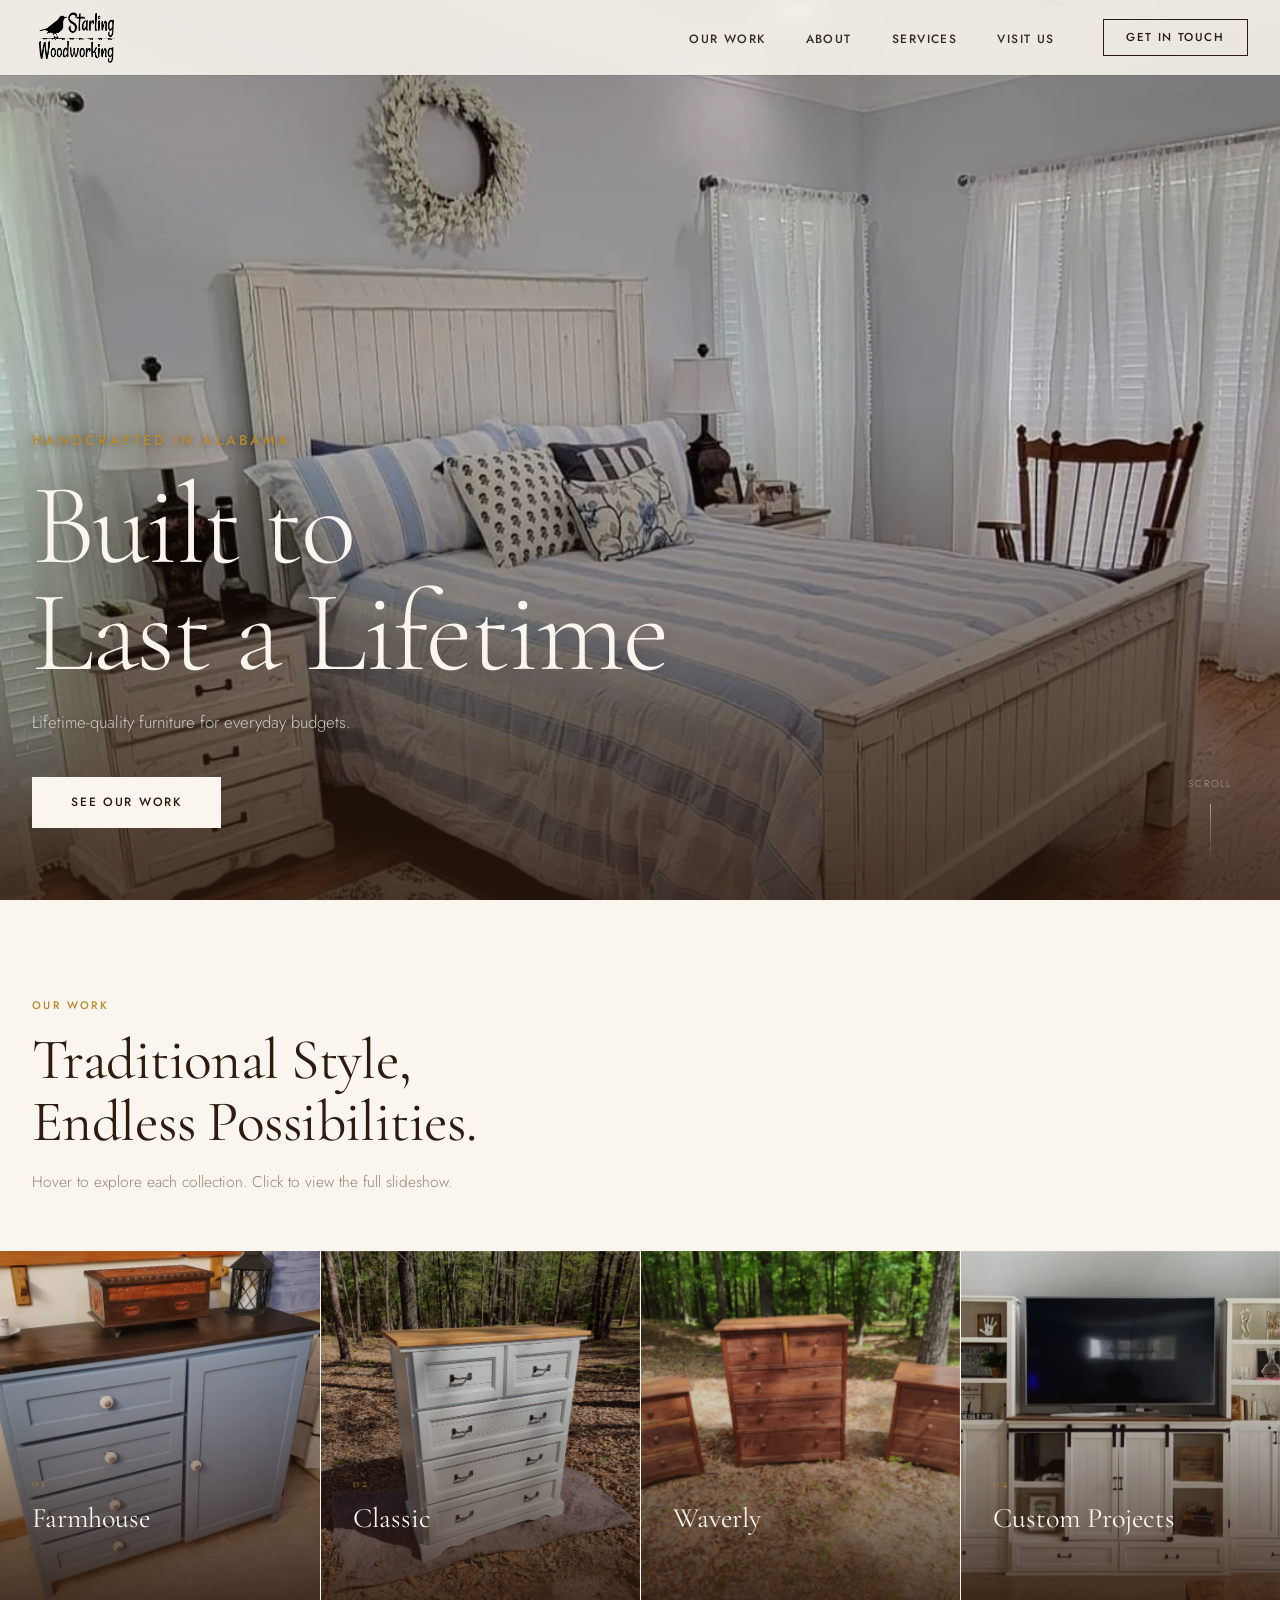
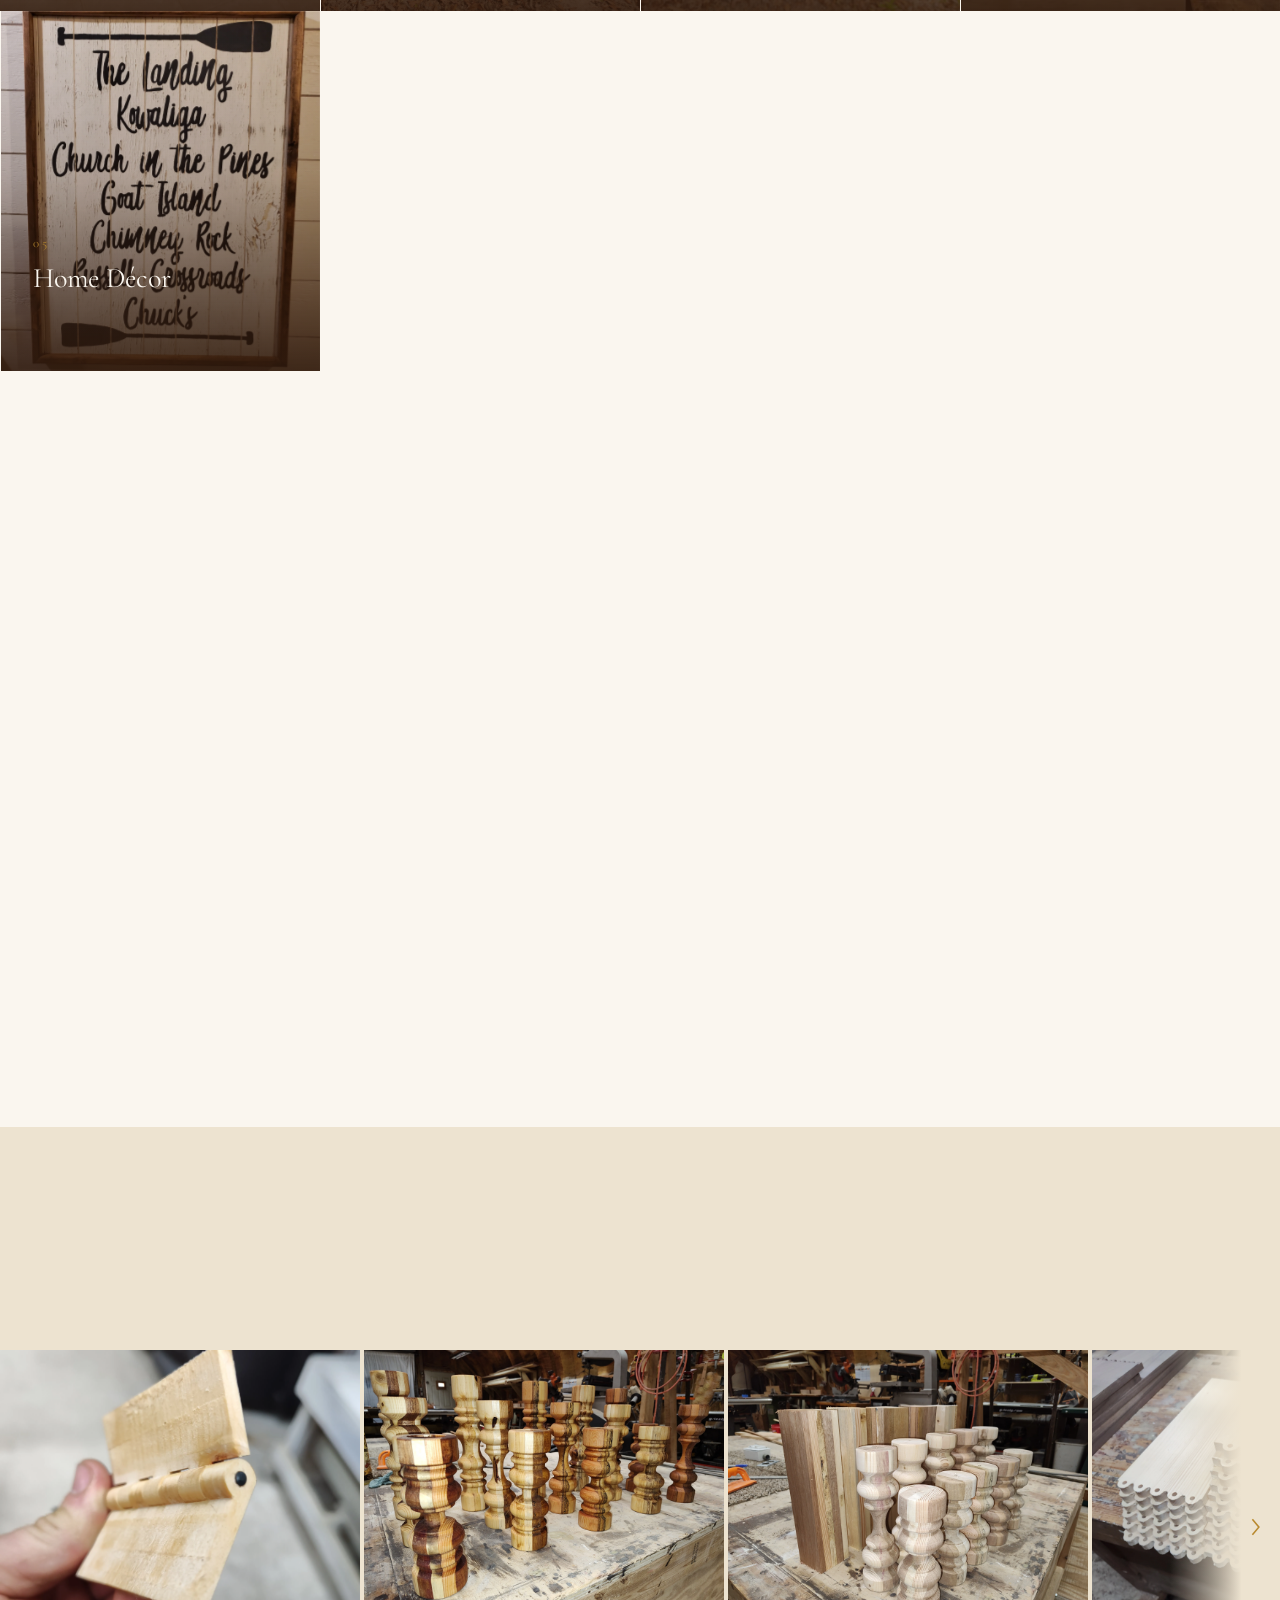
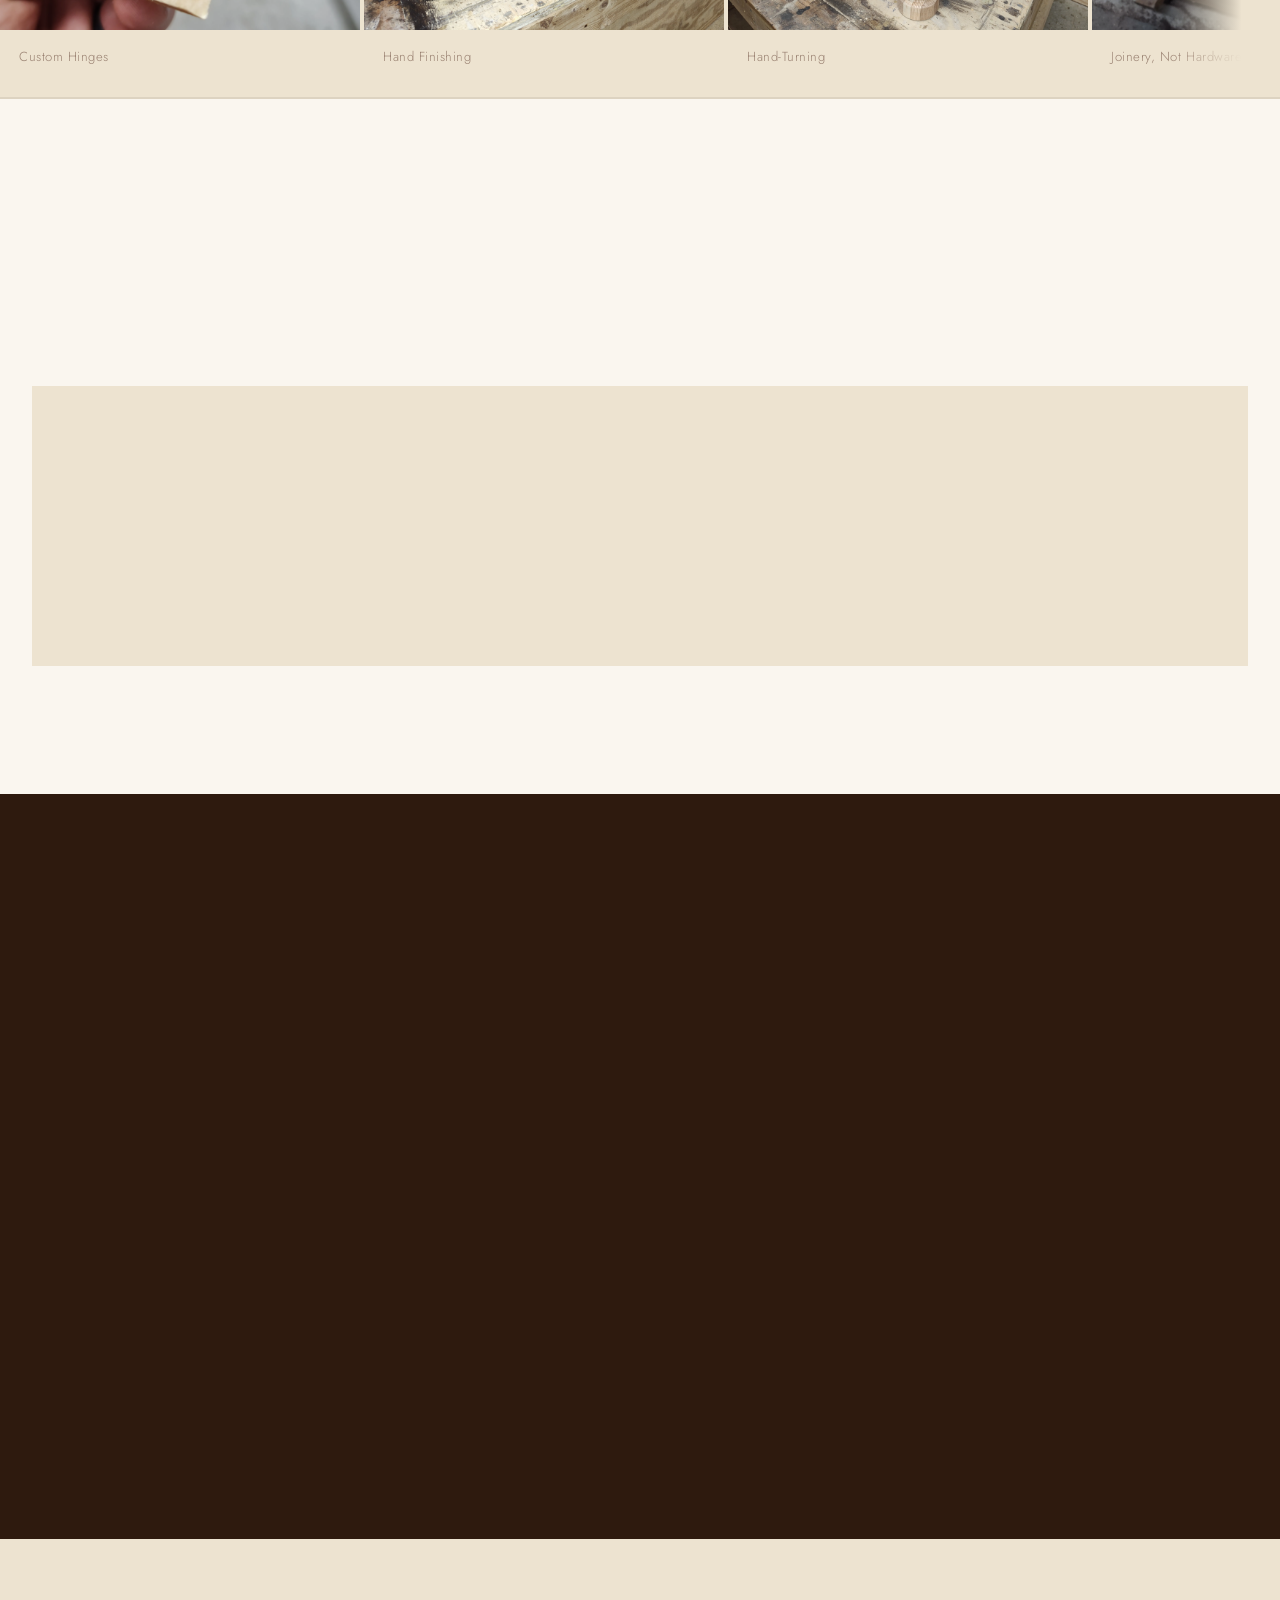
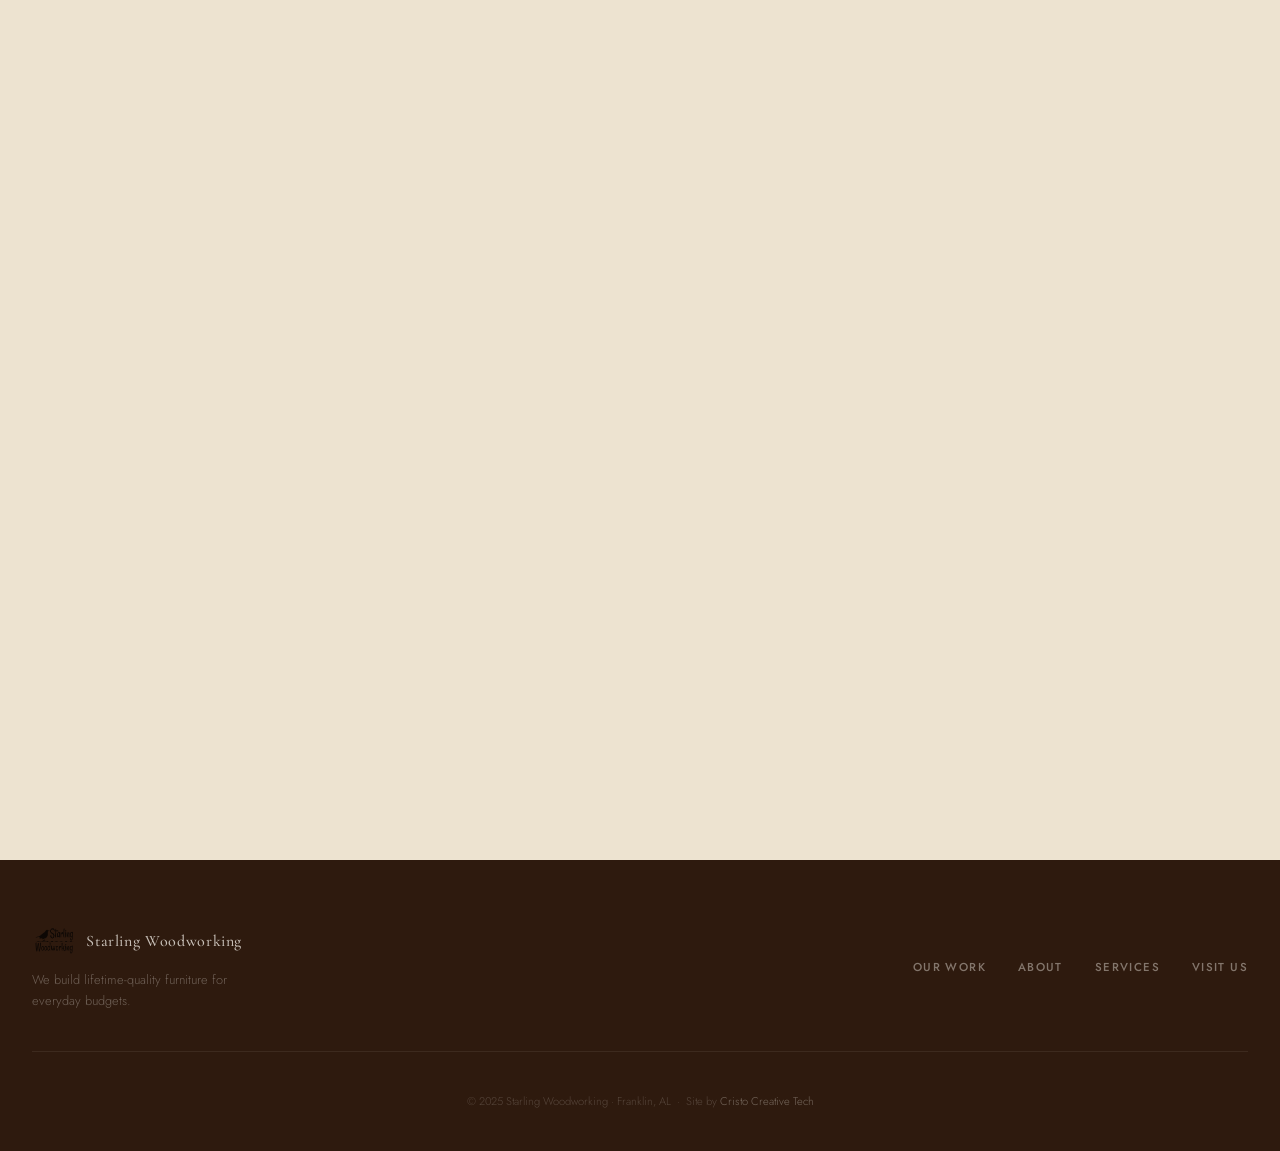
==== index.html @ 238c8a95 "updated bottom Send Message button to populate the email." ====
<!DOCTYPE html>
<html lang="en">
<head>
  <meta charset="UTF-8">
  <meta name="viewport" content="width=device-width, initial-scale=1.0">
  <title>Starling Woodworking — Handcrafted Furniture, Opelika Alabama</title>
  <meta name="description" content="Family-owned woodworking studio crafting lifetime-quality furniture in Farmhouse, Classic, and Waverly styles. Visit us at Angel's Antiques in Opelika, AL.">
  <link rel="icon" type="image/png" href="/images/favicon/favicon-96x96.png" sizes="96x96" />
  <link rel="icon" type="image/svg+xml" href="/images/favicon/favicon.svg" />
  <link rel="shortcut icon" href="/images/favicon/favicon.ico" />
  <link rel="apple-touch-icon" sizes="180x180" href="/images/favicon/apple-touch-icon.png" />
  <meta name="apple-mobile-web-app-title" content="Starling Woodworking" />
  <link rel="manifest" href="/images/favicon/site.webmanifest" />
  <link rel="preload" as="image" href="images/hero.webp">
  <link rel="preconnect" href="https://fonts.googleapis.com">
  <link rel="preconnect" href="https://fonts.gstatic.com" crossorigin>
  <link href="https://fonts.googleapis.com/css2?family=Cormorant+Garamond:ital,wght@0,300;0,400;0,500;1,300;1,400&family=Jost:wght@300;400;500&display=swap" rel="stylesheet">
  <link rel="stylesheet" href="styles.css">
</head>
<body>

  <!-- Navigation -->
  <nav class="nav" id="nav">
    <div class="nav__inner">
      <a href="#home" class="nav__logo">
        <img src="images/Logo/Logo-no-background.svg" alt="Starling Woodworking" class="nav__logo-mark" height="68" width="auto">
      </a>
      <ul class="nav__links" id="navLinks">
        <li><a href="#work" class="nav__link">Our Work</a></li>
        <li><a href="#about" class="nav__link">About</a></li>
        <li><a href="#services" class="nav__link">Services</a></li>
        <li><a href="#visit" class="nav__link">Visit Us</a></li>
      </ul>
      <a href="#visit" class="nav__cta">Get in Touch</a>
      <button class="nav__burger" id="navBurger" aria-label="Open menu" aria-expanded="false">
        <span></span><span></span><span></span>
      </button>
    </div>
  </nav>
  <div class="nav__overlay" id="navOverlay"></div>

  <!-- Hero -->
  <section class="hero" id="home">
    <div class="hero__bg"></div>
    <div class="hero__overlay"></div>
    <div class="hero__content">
      <p class="hero__eyebrow">Handcrafted in Alabama</p>
      <h1 class="hero__title">Built to<br>Last a Lifetime</h1>
      <p class="hero__tagline">Lifetime-quality furniture for everyday budgets.</p>
      <a href="#work" class="btn btn--light">See Our Work</a>
    </div>
    <div class="hero__scroll-hint">
      <span>Scroll</span>
      <div class="hero__scroll-line"></div>
    </div>
  </section>

  <!-- Styles Gallery -->
  <section class="styles-gallery" id="work">
    <div class="styles-gallery__intro reveal">
      <span class="eyebrow">Our Work</span>
      <h2 class="section-title">Traditional Style,<br>Endless Possibilities.</h2>
      <p class="section-sub section-sub--desktop">Hover to explore each collection. Click to view the full slideshow.</p>
      <p class="section-sub section-sub--mobile">Tap any collection to view the full slideshow.</p>
    </div>

    <div class="styles-gallery__grid">

      <article class="style-card" data-style="farmhouse" tabindex="0" role="button" aria-label="View Farmhouse Collection">
        <div class="style-card__bg">
          <img class="style-card__img style-card__img--a active" src="images/Farmhouse/FH1.webp" alt="">
          <img class="style-card__img style-card__img--b" src="images/Farmhouse/FH2.webp" alt="">
        </div>
        <div class="style-card__veil"></div>
        <div class="style-card__body">
          <span class="style-card__num">01</span>
          <h3 class="style-card__name">Farmhouse</h3>
          <p class="style-card__desc">Rustic warmth with clean lines and natural character</p>
          <span class="style-card__cta">View Collection <span aria-hidden="true">→</span></span>
        </div>
      </article>

      <article class="style-card" data-style="classic" tabindex="0" role="button" aria-label="View Classic Collection">
        <div class="style-card__bg">
          <img class="style-card__img style-card__img--a active" src="images/Classic/CL1.webp" alt="">
          <img class="style-card__img style-card__img--b" src="images/Classic/CL2.webp" alt="">
        </div>
        <div class="style-card__veil"></div>
        <div class="style-card__body">
          <span class="style-card__num">02</span>
          <h3 class="style-card__name">Classic</h3>
          <p class="style-card__desc">Timeless profiles built to endure for generations</p>
          <span class="style-card__cta">View Collection <span aria-hidden="true">→</span></span>
        </div>
      </article>

      <article class="style-card" data-style="waverly" tabindex="0" role="button" aria-label="View Waverly Collection">
        <div class="style-card__bg">
          <img class="style-card__img style-card__img--a active" src="images/Waverly/W1.webp" alt="">
          <img class="style-card__img style-card__img--b" src="images/Waverly/W2.webp" alt="">
        </div>
        <div class="style-card__veil"></div>
        <div class="style-card__body">
          <span class="style-card__num">03</span>
          <h3 class="style-card__name">Waverly</h3>
          <p class="style-card__desc">Precision joinery and purposeful detailing</p>
          <span class="style-card__cta">View Collection <span aria-hidden="true">→</span></span>
        </div>
      </article>

      <article class="style-card" data-style="custom" tabindex="0" role="button" aria-label="View Custom Projects Collection">
        <div class="style-card__bg">
          <img class="style-card__img style-card__img--a active" src="images/Custom/CST1.webp" alt="">
          <img class="style-card__img style-card__img--b" src="images/Custom/CST2.webp" alt="">
        </div>
        <div class="style-card__veil"></div>
        <div class="style-card__body">
          <span class="style-card__num">04</span>
          <h3 class="style-card__name">Custom Projects</h3>
          <p class="style-card__desc">Unique builds crafted around your specific needs</p>
          <span class="style-card__cta">View Collection <span aria-hidden="true">→</span></span>
        </div>
      </article>

      <article class="style-card" data-style="decor" tabindex="0" role="button" aria-label="View Home Décor Collection">
        <div class="style-card__bg">
          <img class="style-card__img style-card__img--a active" src="images/Home Decor/HD1.webp" alt="">
          <img class="style-card__img style-card__img--b" src="images/Home Decor/HD2.webp" alt="">
        </div>
        <div class="style-card__veil"></div>
        <div class="style-card__body">
          <span class="style-card__num">05</span>
          <h3 class="style-card__name">Home Décor</h3>
          <p class="style-card__desc">Handcrafted accessories and personalized pieces</p>
          <span class="style-card__cta">View Collection <span aria-hidden="true">→</span></span>
        </div>
      </article>

    </div>
  </section>

  <!-- Lightbox -->
  <div class="lightbox" id="lightbox" role="dialog" aria-modal="true" aria-label="Image viewer">
    <button class="lightbox__close" id="lightboxClose" aria-label="Close">&#x2715;</button>
    <button class="lightbox__prev" id="lightboxPrev" aria-label="Previous image">&#x2039;</button>
    <button class="lightbox__next" id="lightboxNext" aria-label="Next image">&#x203a;</button>
    <div class="lightbox__img-wrap">
      <img id="lightboxImg" src="" alt="">
      <div class="lightbox__img-hint">Tap image to inquire about this piece</div>
      <p class="lightbox__caption" id="lightboxCaption"></p>
      <div class="lightbox__dots" id="lightboxDots" aria-hidden="true"></div>
    </div>
    <div class="lightbox__swipe-hint" id="lightboxSwipeHint" aria-hidden="true">&#x2190;&ensp;swipe&ensp;&#x2192;</div>
  </div>

  <!-- Inquiry Popup -->
  <div class="inquiry" id="inquiry" role="dialog" aria-modal="true" aria-label="Inquire about this piece">
    <div class="inquiry__card">
      <button class="inquiry__close" id="inquiryClose" aria-label="Close">&#x2715;</button>
      <div class="inquiry__thumb">
        <img id="inquiryThumb" src="" alt="The piece you're interested in">
      </div>
      <div class="inquiry__body">
        <span class="eyebrow">Interested?</span>
        <h3 class="inquiry__title">Love This Piece?</h3>
        <p class="inquiry__text">We can craft something just like it for your home. Send us a note and we'll talk through the details together.</p>
        <div class="inquiry__actions">
          <a id="inquiryEmail" href="#" class="btn btn--light">Send Us an Email</a>
          <a href="tel:3346511661" class="btn btn--ghost">Call (334) 651-1661</a>
        </div>
      </div>
    </div>
  </div>

  <!-- About -->
  <section class="about" id="about">
    <div class="about__inner">
      <div class="about__text reveal">
        <span class="eyebrow">Our Story</span>
        <h2 class="section-title">Quality Is the<br>Only Standard</h2>
        <p>Our family business was founded to meet the need for durable, high-quality furniture — a value that still guides every piece we make. Drawing on experience with a master craftsman, we know the importance of lasting, beautiful work.</p>
        <p>That's why we use sturdy hardwoods like poplar, oak, walnut, maple, and cherry — and why we oversee every detail, crafting our own drawer slides and hinges to uphold our standards. Our commitment has built both reliable furniture and strong relationships with customers who appreciate superior workmanship.</p>
        <div class="about__woods">
          <span>Poplar</span><span>Oak</span><span>Walnut</span><span>Maple</span><span>Cherry</span>
        </div>
      </div>
      <div class="about__images reveal">
        <div class="about__img-stack">
          <img class="about__img-main" src="images/The Craft/2. Hand finishing.webp" alt="Woodworking in progress" loading="lazy" width="560" height="420">
          <img class="about__img-offset" src="images/The Craft/4. Joinery, not hardware.webp" alt="Detail of handcrafted furniture" loading="lazy" width="560" height="420">
        </div>
      </div>
    </div>
  </section>

  <!-- Process -->
  <section class="process">
    <div class="process__header">
      <div>
        <span class="eyebrow reveal">The Craft</span>
        <h2 class="section-title reveal">From Wood to Home</h2>
      </div>
      <p class="process__hint reveal" aria-hidden="true">
        <span class="hint--desktop">Drag</span><span class="hint--mobile">Swipe</span> to explore <span class="process__hint-arrow">&#x2192;</span>
      </p>
    </div>
    <div class="process__strip-wrap">
      <div class="process__strip" id="processStrip">
        <div class="process__track">
          <div class="process__slide">
            <img src="images/The Craft/1. Custom Hinges.webp" alt="Custom hinges" loading="lazy" width="360" height="270">
            <p>Custom Hinges</p>
          </div>
          <div class="process__slide">
            <img src="images/The Craft/2. Hand finishing.webp" alt="Hand finishing" loading="lazy" width="360" height="270">
            <p>Hand Finishing</p>
          </div>
          <div class="process__slide">
            <img src="images/The Craft/3. Hand-turning.webp" alt="Hand-turning" loading="lazy" width="360" height="270">
            <p>Hand-Turning</p>
          </div>
          <div class="process__slide">
            <img src="images/The Craft/4. Joinery, not hardware.webp" alt="Joinery, not hardware" loading="lazy" width="360" height="270">
            <p>Joinery, Not Hardware</p>
          </div>
          <div class="process__slide">
            <img src="images/The Craft/5. Traditional joinery.webp" alt="Traditional joinery" loading="lazy" width="360" height="270">
            <p>Traditional Joinery</p>
          </div>
        </div>
      </div>
      <div class="process__edge-fade" id="processEdgeFade" aria-hidden="true">
        <span class="process__edge-arrow">&#x203a;</span>
      </div>
    </div>
    <div class="process__progress" aria-hidden="true">
      <div class="process__progress-fill" id="processProgressFill"></div>
    </div>
  </section>

  <!-- Services -->
  <section class="services" id="services">
    <div class="services__inner">
      <div class="services__header">
        <span class="eyebrow reveal">What We Build</span>
        <h2 class="section-title reveal">Our Services</h2>
      </div>
      <div class="services__grid">
        <div class="service-card reveal">
          <div class="service-card__icon">
            <svg viewBox="0 0 40 40" fill="none" aria-hidden="true">
              <rect x="4" y="8" width="32" height="24" rx="2" stroke="currentColor" stroke-width="1.5"/>
              <path d="M4 16h32M14 8v24" stroke="currentColor" stroke-width="1.5"/>
            </svg>
          </div>
          <h3>Bedroom Furniture</h3>
          <p>Choose from Farmhouse, Classic, or Waverly styles. Add a single piece or furnish the entire room.</p>
        </div>
        <div class="service-card reveal">
          <div class="service-card__icon">
            <svg viewBox="0 0 40 40" fill="none" aria-hidden="true">
              <rect x="4" y="14" width="32" height="18" rx="2" stroke="currentColor" stroke-width="1.5"/>
              <path d="M10 14V11a2 2 0 0 1 2-2h16a2 2 0 0 1 2 2v3M12 32v3M28 32v3" stroke="currentColor" stroke-width="1.5"/>
            </svg>
          </div>
          <h3>Living Rooms &amp; Dens</h3>
          <p>Coffee tables, end tables, entertainment consoles, sectionals, desks, and bookcases available.</p>
        </div>
        <div class="service-card reveal">
          <div class="service-card__icon">
            <svg viewBox="0 0 40 40" fill="none" aria-hidden="true">
              <rect x="5" y="10" width="30" height="22" rx="1.5" stroke="currentColor" stroke-width="1.5"/>
              <path d="M5 18h30M14 10v22" stroke="currentColor" stroke-width="1.5"/>
              <circle cx="30" cy="26" r="2.5" stroke="currentColor" stroke-width="1.5"/>
            </svg>
          </div>
          <h3>Kitchens &amp; Dining</h3>
          <p>Custom islands, coffee bars, buffets, and China cabinets crafted to your specifications.</p>
        </div>
        <div class="service-card reveal">
          <div class="service-card__icon">
            <svg viewBox="0 0 40 40" fill="none" aria-hidden="true">
              <path d="M20 5l3.5 7 7.5 1-5.5 5.5 1.5 7.5L20 23l-7 3.5 1.5-7.5L9 13.5l7.5-1z" stroke="currentColor" stroke-width="1.5" stroke-linejoin="round"/>
            </svg>
          </div>
          <h3>Custom Home Décor</h3>
          <p>Jewelry boxes, candlesticks, personalized wall art, and Christmas ornaments — all handcrafted.</p>
        </div>
      </div>
    </div>
  </section>

  <!-- Testimonials -->
  <section class="testimonials">
    <div class="testimonials__inner">
      <div class="testimonials__header">
        <span class="eyebrow reveal">Happy Customers</span>
        <h2 class="section-title reveal">What People Say</h2>
      </div>
      <div class="testimonials__grid">
        <blockquote class="testimonial reveal">
          <p>"Absolutely beautiful work. The bedroom set we ordered is exactly what we envisioned — the quality is remarkable. We'll be ordering again soon."</p>
          <cite>— Shannon M., Opelika, AL</cite>
        </blockquote>
        <blockquote class="testimonial reveal">
          <p>"We commissioned a custom coffee bar and it is stunning. The craftsmanship is beyond what you find in any store. Worth every penny."</p>
          <cite>— David &amp; Renee T., Auburn, AL</cite>
        </blockquote>
        <blockquote class="testimonial reveal">
          <p>"These pieces are heirlooms. Solid, beautiful, and built like furniture used to be. Our kids will be arguing over who gets them someday."</p>
          <cite>— Linda K., Montgomery, AL</cite>
        </blockquote>
      </div>
      <p class="testimonials__note reveal">See more reviews on our <a href="https://www.facebook.com/starlingwoodworking" target="_blank" rel="noopener noreferrer">Facebook page ↗</a></p>
    </div>
  </section>

  <!-- Visit / Contact -->
  <section class="visit" id="visit">
    <div class="visit__inner">
      <div class="visit__text reveal">
        <span class="eyebrow">Come See Us</span>
        <h2 class="section-title">Ready to Start<br>Your Project?</h2>
        <p>Visit our showroom at Angel's Antiques in Opelika, Alabama — or reach out directly. We'd love to talk through your vision and find the perfect piece for your home.</p>
        <div class="visit__details">
          <div class="visit__detail">
            <strong>Showroom</strong>
            <address>Angel's Antiques<br>900 Columbus Pkwy<br>Opelika, AL 36801</address>
          </div>
          <div class="visit__detail">
            <strong>Phone</strong>
            <a href="tel:3346511661">(334) 651-1661</a>
          </div>
          <div class="visit__detail">
            <strong>Email</strong>
            <a href="mailto:info@starlingwoodworking.com">info@starlingwoodworking.com</a>
          </div>
        </div>
        <div class="visit__social">
          <a href="https://www.facebook.com/starlingwoodworking" target="_blank" rel="noopener noreferrer" class="social-link">Facebook</a>
          <span aria-hidden="true">·</span>
          <a href="https://www.instagram.com/starlingwoodworking" target="_blank" rel="noopener noreferrer" class="social-link">Instagram</a>
        </div>
      </div>
      <div class="visit__cta reveal">
        <a href="mailto:info@starlingwoodworking.com?subject=Inquiry%20from%20Starling%20Woodworking%20website&body=Hi%2C%0A%0AI%27d%20love%20to%20learn%20more%20about%20your%20work%20and%20discuss%20a%20possible%20project.%20Please%20reach%20out%20at%20your%20convenience.%0A%0AThank%20you!" class="btn btn--dark btn--lg">Send Us a Message</a>
        <a href="tel:3346511661" class="btn btn--outline btn--lg">Call (334) 651-1661</a>
      </div>
    </div>
  </section>

  <!-- Footer -->
  <footer class="footer">
    <div class="footer__inner">
      <div class="footer__brand">
        <div class="footer__logo">
          <img src="images/Logo/Logo-no-background.svg" alt="" aria-hidden="true" class="footer__logo-mark" height="36" width="36">
          <span class="footer__logo-text">Starling Woodworking</span>
        </div>
        <p>We build lifetime-quality furniture for everyday budgets.</p>
      </div>
      <nav class="footer__nav" aria-label="Footer navigation">
        <a href="#work">Our Work</a>
        <a href="#about">About</a>
        <a href="#services">Services</a>
        <a href="#visit">Visit Us</a>
      </nav>
      <p class="footer__copy">© 2025 Starling Woodworking · Franklin, AL &nbsp;·&nbsp; Site by <a href="https://cristocreativetech.com" target="_blank" rel="noopener noreferrer" class="footer__credit">Cristo Creative Tech</a></p>
    </div>
  </footer>

  <script src="script.js"></script>
</body>
</html>
---- styles.css ----
/* =============================================
   STARLING WOODWORKING — styles.css
   ============================================= */

:root {
  --cream:      #FAF6EF;
  --parchment:  #EDE3D0;
  --walnut:     #2E1A0E;
  --walnut-mid: #6B3F2A;
  --gold:       #B8892E;
  --text:       #3A2B1F;
  --text-light: #9A8272;
  --max-w:      1320px;
  --nav-h:      76px;
  --ease:       cubic-bezier(0.16, 1, 0.3, 1);
}

/* --- Reset --- */
*, *::before, *::after { box-sizing: border-box; margin: 0; padding: 0; }
html { scroll-behavior: smooth; -webkit-text-size-adjust: 100%; }
body {
  background: var(--cream);
  color: var(--text);
  font-family: 'Jost', 'Helvetica Neue', sans-serif;
  font-weight: 300;
  line-height: 1.7;
  overflow-x: hidden;
}
img { display: block; max-width: 100%; height: auto; }
a { color: inherit; text-decoration: none; }
ul { list-style: none; }
address { font-style: normal; }

/* Prevent blue tap flash on mobile; improve tap responsiveness */
a, button, [tabindex], [role="button"] {
  -webkit-tap-highlight-color: transparent;
  touch-action: manipulation;
}

/* --- Type --- */
.section-title {
  font-family: 'Cormorant Garamond', Georgia, serif;
  font-size: clamp(2.2rem, 4.5vw, 3.8rem);
  font-weight: 400;
  line-height: 1.08;
  color: var(--walnut);
  letter-spacing: -0.01em;
}
.section-sub {
  font-size: 0.97rem;
  color: var(--text-light);
  max-width: 480px;
  margin-top: 0.9rem;
  line-height: 1.75;
}
.eyebrow {
  display: block;
  font-size: 0.68rem;
  font-weight: 500;
  letter-spacing: 0.22em;
  text-transform: uppercase;
  color: var(--gold);
  margin-bottom: 0.9rem;
}

/* --- Buttons --- */
.btn {
  display: inline-block;
  padding: 0.9rem 2.4rem;
  font-family: 'Jost', sans-serif;
  font-size: 0.75rem;
  font-weight: 500;
  letter-spacing: 0.14em;
  text-transform: uppercase;
  border: 1.5px solid transparent;
  transition: background 0.28s, color 0.28s, border-color 0.28s;
  cursor: pointer;
}
.btn--light   { background: var(--cream); color: var(--walnut); border-color: var(--cream); }
.btn--light:hover { background: transparent; color: var(--cream); }
.btn--dark    { background: var(--walnut); color: var(--cream); border-color: var(--walnut); }
.btn--dark:hover  { background: var(--walnut-mid); border-color: var(--walnut-mid); }
.btn--outline { background: transparent; color: var(--walnut); border-color: var(--walnut); }
.btn--outline:hover { background: var(--walnut); color: var(--cream); }
.btn--lg { padding: 1rem 2.8rem; }

/* =============================================
   NAV
   ============================================= */
.nav {
  position: fixed;
  top: 0; left: 0; right: 0;
  z-index: 100;
  height: var(--nav-h);
  border-bottom: 1px solid rgba(46,26,14,0.08);
  transition: box-shadow 0.35s;
}
/* Backdrop blur lives on ::before so it doesn't create a containing block
   that traps position:fixed children (iOS Safari backdrop-filter bug) */
.nav::before {
  content: '';
  position: absolute;
  inset: 0;
  background: rgba(250,246,239,0.88);
  backdrop-filter: blur(14px);
  -webkit-backdrop-filter: blur(14px);
  transition: background 0.35s;
  z-index: -1;
}
.nav.scrolled { box-shadow: 0 1px 0 rgba(46,26,14,0.1); }
.nav.scrolled::before { background: var(--cream); }
.nav__inner {
  max-width: var(--max-w);
  margin: 0 auto;
  padding: 0 max(2rem, env(safe-area-inset-right)) 0 max(2rem, env(safe-area-inset-left));
  height: 100%;
  display: flex;
  align-items: center;
  gap: 2rem;
}
.nav__logo {
  flex-shrink: 0;
  display: flex;
  align-items: center;
  gap: 0.75rem;
}
.nav__logo-mark {
  height: calc(var(--nav-h) - 8px);
  width: auto;
  flex-shrink: 0;
}
.nav__logo-text {
  font-family: 'Cormorant Garamond', Georgia, serif;
  font-size: 1.15rem;
  font-weight: 500;
  letter-spacing: 0.04em;
  color: var(--walnut);
  white-space: nowrap;
}

.nav__links {
  display: flex;
  gap: 2.5rem;
  margin-left: auto;
}
.nav__link {
  font-size: 0.75rem;
  font-weight: 500;
  letter-spacing: 0.12em;
  text-transform: uppercase;
  color: var(--text);
  transition: color 0.25s;
  position: relative;
}
.nav__link::after {
  content: '';
  position: absolute;
  bottom: -3px; left: 0;
  width: 0; height: 1px;
  background: var(--gold);
  transition: width 0.28s var(--ease);
}
.nav__link:hover { color: var(--gold); }
.nav__link:hover::after { width: 100%; }

.nav__cta {
  margin-left: 1rem;
  font-size: 0.72rem;
  font-weight: 500;
  letter-spacing: 0.14em;
  text-transform: uppercase;
  color: var(--walnut);
  border: 1px solid var(--walnut);
  padding: 0.5rem 1.4rem;
  transition: background 0.25s, color 0.25s;
}
.nav__cta:hover { background: var(--walnut); color: var(--cream); }

.nav__burger {
  display: none;
  flex-direction: column;
  gap: 5px;
  background: none;
  border: none;
  cursor: pointer;
  padding: 0.5rem;
  margin-left: auto;
}
.nav__burger span {
  display: block;
  width: 24px;
  height: 1.5px;
  background: var(--walnut);
  transition: transform 0.3s, opacity 0.3s;
}
.nav__burger.open span:nth-child(1) { transform: translateY(6.5px) rotate(45deg); }
.nav__burger.open span:nth-child(2) { opacity: 0; }
.nav__burger.open span:nth-child(3) { transform: translateY(-6.5px) rotate(-45deg); }

.nav__overlay {
  position: fixed;
  inset: 0;
  background: rgba(46,26,14,0.5);
  z-index: 98;
  opacity: 0;
  pointer-events: none;
  transition: opacity 0.3s;
}
.nav__overlay.active { opacity: 1; pointer-events: all; }

/* =============================================
   HERO
   ============================================= */
.hero {
  position: relative;
  height: 100svh;
  min-height: 600px;
  display: flex;
  align-items: flex-end;
  padding-bottom: 8vh;
  overflow: hidden;
}
.hero__bg {
  position: absolute;
  inset: 0;
  background-image: url('images/hero.webp');
  background-size: cover;
  background-position: center 30%;
  transform: scale(1.06);
  transition: transform 8s var(--ease);
}
.hero__bg.loaded { transform: scale(1); }
.hero__overlay {
  position: absolute;
  inset: 0;
  background: linear-gradient(
    to bottom,
    rgba(46,26,14,0.15) 0%,
    rgba(46,26,14,0.05) 45%,
    rgba(46,26,14,0.75) 100%
  );
}
.hero__content {
  position: relative;
  z-index: 1;
  max-width: var(--max-w);
  margin: 0 auto;
  padding: 0 2rem;
  width: 100%;
}
.hero__eyebrow {
  font-size: 0.88rem;
  font-weight: 500;
  letter-spacing: 0.22em;
  text-transform: uppercase;
  color: var(--gold);
  margin-bottom: 1.2rem;
  text-shadow: 0 1px 8px rgba(0,0,0,0.5);
  opacity: 0;
  transform: translateY(18px);
  animation: fadeUp 0.8s var(--ease) 0.3s forwards;
}
.hero__title {
  font-family: 'Cormorant Garamond', Georgia, serif;
  font-size: clamp(3.2rem, 9vw, 8rem);
  font-weight: 300;
  line-height: 0.93;
  color: var(--cream);
  letter-spacing: -0.02em;
  margin-bottom: 1.4rem;
  text-shadow: 0 2px 24px rgba(46,26,14,0.3);
  opacity: 0;
  transform: translateY(28px);
  animation: fadeUp 0.9s var(--ease) 0.5s forwards;
}
.hero__tagline {
  font-size: 1.05rem;
  color: rgba(250,246,239,0.75);
  max-width: 380px;
  margin-bottom: 2.5rem;
  text-shadow: 0 1px 6px rgba(0,0,0,0.4);
  opacity: 0;
  transform: translateY(18px);
  animation: fadeUp 0.8s var(--ease) 0.7s forwards;
}
.hero__content .btn {
  opacity: 0;
  transform: translateY(18px);
  animation: fadeUp 0.8s var(--ease) 0.9s forwards;
}
.hero__scroll-hint {
  position: absolute;
  bottom: 2.5rem; right: 3rem;
  display: flex;
  flex-direction: column;
  align-items: center;
  gap: 0.7rem;
  color: rgba(250,246,239,0.5);
  font-size: 0.62rem;
  letter-spacing: 0.18em;
  text-transform: uppercase;
  opacity: 0;
  animation: fadeIn 1s ease 1.3s forwards;
}
.hero__scroll-line {
  width: 1px; height: 56px;
  background: linear-gradient(to bottom, rgba(250,246,239,0.5), transparent);
  animation: pulse 2.2s ease-in-out 1.5s infinite;
}

/* =============================================
   STYLES GALLERY
   ============================================= */
.styles-gallery { padding-top: 6rem; }
.styles-gallery__intro {
  max-width: var(--max-w);
  margin: 0 auto;
  padding: 0 2rem 3.5rem;
}

.styles-gallery__grid {
  display: grid;
  grid-template-columns: repeat(4, 1fr);
  height: 80vh;
  min-height: 520px;
}

.style-card {
  position: relative;
  overflow: hidden;
  cursor: pointer;
  outline: none;
}
.style-card:focus-visible { outline: 3px solid var(--gold); outline-offset: -3px; }

.style-card__bg { position: absolute; inset: 0; }

.style-card__img {
  position: absolute;
  inset: 0;
  width: 100%;
  height: 100%;
  object-fit: cover;
  object-position: center;
  opacity: 0;
  transition: opacity 0.9s ease;
  will-change: opacity;
}
.style-card__img.active { opacity: 1; }

/* Subtle scale on hover for active image */
.style-card:hover .style-card__img.active {
  transform: scale(1.04);
  transition: opacity 0.9s ease, transform 6s var(--ease);
}

.style-card__veil {
  position: absolute;
  inset: 0;
  background: linear-gradient(
    to top,
    rgba(46,26,14,0.88) 0%,
    rgba(46,26,14,0.25) 55%,
    rgba(46,26,14,0.05) 100%
  );
  transition: background 0.5s;
}
.style-card:hover .style-card__veil {
  background: linear-gradient(
    to top,
    rgba(46,26,14,0.94) 0%,
    rgba(46,26,14,0.45) 55%,
    rgba(46,26,14,0.15) 100%
  );
}

/* Thin gold border appears between cards on hover */
.style-card + .style-card { border-left: 1px solid rgba(184,137,46,0); transition: border-color 0.3s; }
.style-card:hover + .style-card,
.styles-gallery__grid:has(.style-card:hover) .style-card:hover { border-left-color: rgba(184,137,46,0.3); }

.style-card__body {
  position: absolute;
  bottom: 0; left: 0; right: 0;
  padding: 2.5rem 2rem;
}
.style-card__num {
  display: block;
  font-family: 'Cormorant Garamond', serif;
  font-size: 0.8rem;
  color: var(--gold);
  letter-spacing: 0.2em;
  margin-bottom: 0.5rem;
}
.style-card__name {
  font-family: 'Cormorant Garamond', serif;
  font-size: clamp(1.7rem, 2.2vw, 2.3rem);
  font-weight: 400;
  color: var(--cream);
  line-height: 1.1;
  margin-bottom: 0;
  transition: margin-bottom 0.35s var(--ease);
}
.style-card:hover .style-card__name { margin-bottom: 0.6rem; }

.style-card__desc {
  font-size: 0.84rem;
  color: rgba(250,246,239,0.65);
  line-height: 1.6;
  max-height: 0;
  overflow: hidden;
  opacity: 0;
  transition: max-height 0.45s var(--ease), opacity 0.35s;
}
.style-card:hover .style-card__desc {
  max-height: 60px;
  opacity: 1;
}

.style-card__cta {
  display: inline-flex;
  align-items: center;
  gap: 0.4rem;
  margin-top: 1rem;
  font-size: 0.7rem;
  font-weight: 500;
  letter-spacing: 0.15em;
  text-transform: uppercase;
  color: var(--gold);
  opacity: 0;
  transform: translateY(6px);
  transition: opacity 0.3s 0.1s, transform 0.3s 0.1s var(--ease);
}
.style-card:hover .style-card__cta {
  opacity: 1;
  transform: translateY(0);
}

/* =============================================
   LIGHTBOX
   ============================================= */
.lightbox {
  position: fixed;
  inset: 0;
  z-index: 200;
  background: rgba(20,11,6,0.97);
  display: flex;
  align-items: center;
  justify-content: center;
  opacity: 0;
  pointer-events: none;
  transition: opacity 0.32s;
}
.lightbox.active { opacity: 1; pointer-events: all; }

.lightbox__img-wrap {
  display: flex;
  flex-direction: column;
  align-items: center;
  gap: 1rem;
}
.lightbox__img-wrap img {
  max-width: min(90vw, 960px);
  max-height: 88vh;
  width: auto;
  height: auto;
  display: block;
  box-shadow: 0 30px 80px rgba(0,0,0,0.55);
}
.lightbox__caption {
  color: rgba(250,246,239,0.4);
  font-size: 0.72rem;
  letter-spacing: 0.12em;
  text-transform: uppercase;
  text-align: center;
}
.lightbox__close {
  position: absolute;
  top: 1.5rem; right: 2rem;
  background: none; border: none;
  color: rgba(250,246,239,0.55);
  font-size: 1.5rem;
  cursor: pointer;
  transition: color 0.2s;
  padding: 0.5rem;
  line-height: 1;
}
.lightbox__close:hover { color: var(--cream); }
.lightbox__prev,
.lightbox__next {
  position: absolute;
  top: 50%; transform: translateY(-50%);
  background: rgba(250,246,239,0.07);
  border: 1px solid rgba(250,246,239,0.14);
  color: rgba(250,246,239,0.65);
  font-size: 2rem;
  width: 52px; height: 52px;
  display: flex; align-items: center; justify-content: center;
  cursor: pointer;
  transition: background 0.2s, color 0.2s;
}
.lightbox__prev { left: 1.5rem; }
.lightbox__next { right: 1.5rem; }
.lightbox__prev:hover,
.lightbox__next:hover { background: rgba(250,246,239,0.14); color: var(--cream); }

/* Clickable image hint */
.lightbox__img-wrap { position: relative; }
#lightboxImg {
  cursor: pointer;
  transition: opacity 0.2s;
}
#lightboxImg:hover { opacity: 0.92; }
.lightbox__img-hint {
  position: absolute;
  bottom: calc(100% + 0.75rem);
  left: 50%;
  transform: translateX(-50%);
  font-size: 0.65rem;
  font-weight: 500;
  letter-spacing: 0.14em;
  text-transform: uppercase;
  color: rgba(250,246,239,0.4);
  white-space: nowrap;
  pointer-events: none;
  opacity: 0;
  transition: opacity 0.3s;
}
.lightbox__img-wrap:hover .lightbox__img-hint { opacity: 1; }

/* Dot indicators — mobile nav affordance */
.lightbox__dots {
  display: none;
  gap: 7px;
  justify-content: center;
  margin-top: 0.6rem;
}
.lightbox__dot {
  width: 6px; height: 6px;
  border-radius: 50%;
  background: rgba(250,246,239,0.22);
  transition: background 0.22s, transform 0.22s;
  cursor: pointer;
}
.lightbox__dot.active {
  background: rgba(250,246,239,0.82);
  transform: scale(1.35);
}

/* One-time swipe hint */
.lightbox__swipe-hint {
  position: absolute;
  bottom: 2.25rem;
  left: 50%;
  transform: translateX(-50%);
  background: rgba(250,246,239,0.08);
  border: 1px solid rgba(250,246,239,0.18);
  color: rgba(250,246,239,0.65);
  font-family: var(--font-body);
  font-size: 0.6rem;
  letter-spacing: 0.16em;
  text-transform: uppercase;
  padding: 0.4rem 1.1rem;
  white-space: nowrap;
  pointer-events: none;
  opacity: 0;
  display: none;
}
.lightbox__swipe-hint.show {
  display: block;
  animation: swipeHintFade 2.6s ease forwards;
}
@keyframes swipeHintFade {
  0%   { opacity: 0; transform: translateX(-50%) translateY(5px); }
  18%  { opacity: 1; transform: translateX(-50%) translateY(0); }
  72%  { opacity: 1; transform: translateX(-50%) translateY(0); }
  100% { opacity: 0; transform: translateX(-50%) translateY(0); }
}

/* =============================================
   INQUIRY POPUP
   ============================================= */
.inquiry {
  position: fixed;
  inset: 0;
  z-index: 300;
  display: flex;
  align-items: center;
  justify-content: center;
  padding: 1.5rem;
  background: rgba(20,11,6,0.55);
  backdrop-filter: blur(6px);
  -webkit-backdrop-filter: blur(6px);
  opacity: 0;
  pointer-events: none;
  transition: opacity 0.3s;
}
.inquiry.active { opacity: 1; pointer-events: all; }

.inquiry__card {
  position: relative;
  display: grid;
  grid-template-columns: 1fr 1fr;
  max-width: 680px;
  width: 100%;
  background: var(--walnut);
  box-shadow: 0 40px 100px rgba(0,0,0,0.65);
  overflow: hidden;
  transform: translateY(16px) scale(0.98);
  transition: transform 0.4s var(--ease);
}
.inquiry.active .inquiry__card { transform: translateY(0) scale(1); }

.inquiry__close {
  position: absolute;
  top: 1rem; right: 1rem;
  z-index: 1;
  background: none; border: none;
  color: rgba(250,246,239,0.45);
  font-size: 1.3rem;
  cursor: pointer;
  transition: color 0.2s;
  padding: 0.4rem;
  line-height: 1;
}
.inquiry__close:hover { color: var(--cream); }

.inquiry__thumb {
  overflow: hidden;
  min-height: 280px;
}
.inquiry__thumb img {
  width: 100%;
  height: 100%;
  object-fit: cover;
  display: block;
}

.inquiry__body {
  padding: 3rem 2.5rem;
  display: flex;
  flex-direction: column;
  justify-content: center;
}
.inquiry__body .eyebrow { color: var(--gold); }
.inquiry__title {
  font-family: 'Cormorant Garamond', serif;
  font-size: 2rem;
  font-weight: 400;
  color: var(--cream);
  line-height: 1.1;
  margin-bottom: 1rem;
}
.inquiry__text {
  font-size: 0.88rem;
  color: rgba(250,246,239,0.6);
  line-height: 1.75;
  margin-bottom: 2rem;
}
.inquiry__actions { display: flex; flex-direction: column; gap: 0.75rem; }
.inquiry .btn--light { background: var(--cream); color: var(--walnut); border-color: var(--cream); }
.inquiry .btn--light:hover { background: var(--parchment); }
.inquiry .btn--ghost {
  background: transparent;
  color: rgba(250,246,239,0.55);
  border: 1.5px solid rgba(250,246,239,0.2);
  display: inline-block;
  padding: 0.9rem 2.4rem;
  font-family: 'Jost', sans-serif;
  font-size: 0.75rem;
  font-weight: 500;
  letter-spacing: 0.14em;
  text-transform: uppercase;
  text-align: center;
  transition: background 0.25s, color 0.25s, border-color 0.25s;
}
.inquiry .btn--ghost:hover { background: rgba(250,246,239,0.08); color: var(--cream); border-color: rgba(250,246,239,0.35); }

@media (max-width: 600px) {
  .inquiry__card { grid-template-columns: 1fr; }
  .inquiry__thumb { min-height: 200px; max-height: 220px; }
  .inquiry__body { padding: 2rem 1.75rem; }
  .inquiry__title { font-size: 1.6rem; }
}

/* =============================================
   ABOUT
   ============================================= */
.about { padding: 8rem 2rem; }
.about__inner {
  max-width: var(--max-w);
  margin: 0 auto;
  display: grid;
  grid-template-columns: 1fr 1fr;
  gap: 6rem;
  align-items: center;
}
.about__text .section-title { margin: 0.4rem 0 2rem; }
.about__text p { font-size: 0.97rem; line-height: 1.82; margin-bottom: 1.1rem; }
.about__woods {
  display: flex; flex-wrap: wrap; gap: 0; margin-top: 2.2rem;
  color: var(--text-light);
  font-size: 0.7rem; font-weight: 500;
  letter-spacing: 0.12em; text-transform: uppercase;
}
.about__woods span { display: inline; }
.about__woods span + span::before {
  content: ' · ';
  display: inline;
  opacity: 0.45;
}

/* Fixed stacking — no absolute positioning */
.about__img-stack { display: flex; flex-direction: column; }
.about__img-main {
  width: 82%;
  height: 360px;
  object-fit: cover;
  position: relative;
  z-index: 1;
}
.about__img-offset {
  width: 62%;
  height: 240px;
  object-fit: cover;
  margin-top: -100px;
  margin-left: auto;
  border: 6px solid var(--cream);
  box-shadow: 0 16px 48px rgba(46,26,14,0.15);
  position: relative;
  z-index: 2;
}

/* =============================================
   PROCESS
   ============================================= */
.process { background: var(--parchment); padding: 5rem 0 0; }
.process__header {
  max-width: var(--max-w); margin: 0 auto;
  padding: 0 2rem 3rem;
  display: flex;
  align-items: flex-end;
  justify-content: space-between;
  gap: 2rem;
}
.process__hint {
  font-size: 0.68rem;
  font-weight: 500;
  letter-spacing: 0.18em;
  text-transform: uppercase;
  color: var(--text-light);
  display: flex;
  align-items: center;
  gap: 0.5rem;
  white-space: nowrap;
  padding-bottom: 0.15rem;
  flex-shrink: 0;
}
.process__hint-arrow {
  display: inline-block;
  color: var(--gold);
  animation: nudgeArrow 1.8s ease-in-out infinite;
}

/* Strip wrapper clips the edge fade */
.process__strip-wrap {
  position: relative;
  overflow: hidden;
}
.process__strip {
  overflow-x: auto;
  -webkit-overflow-scrolling: touch;
  scrollbar-width: none;
  cursor: grab;
}
.process__strip:active { cursor: grabbing; }
.process__strip::-webkit-scrollbar { display: none; }

/* Right-edge parchment fade with bouncing arrow */
.process__edge-fade {
  position: absolute;
  top: 0; right: 0; bottom: 0;
  width: 110px;
  background: linear-gradient(to right, transparent, var(--parchment) 65%);
  display: flex;
  align-items: center;
  justify-content: flex-end;
  padding-right: 1.2rem;
  pointer-events: none;
  transition: opacity 0.5s;
}
.process__edge-arrow {
  font-size: 2.2rem;
  color: var(--gold);
  line-height: 1;
  animation: nudgeArrow 1.4s ease-in-out infinite;
}

/* Gold scroll-progress bar */
.process__progress {
  height: 2px;
  background: rgba(46,26,14,0.08);
}
.process__progress-fill {
  height: 100%;
  width: 0%;
  background: var(--gold);
  transition: width 0.08s linear;
}

.process__track {
  display: flex; gap: 4px;
  width: max-content;
  user-select: none;
}
.process__slide { flex-shrink: 0; width: 360px; }
.process__slide img { width: 100%; height: 280px; object-fit: cover; pointer-events: none; }
.process__slide p {
  padding: 1rem 1.2rem 1.8rem;
  font-size: 0.82rem;
  color: var(--text-light);
  letter-spacing: 0.04em;
  background: var(--parchment);
}

/* =============================================
   SERVICES
   ============================================= */
.services { padding: 8rem 2rem; }
.services__inner { max-width: var(--max-w); margin: 0 auto; }
.services__header { margin-bottom: 4rem; }
.services__grid {
  display: grid;
  grid-template-columns: repeat(4, 1fr);
  gap: 2px;
  background: var(--parchment);
}
.service-card { background: var(--cream); padding: 3rem 2.2rem; }
.service-card__icon {
  width: 38px; height: 38px;
  color: var(--walnut-mid); margin-bottom: 1.5rem;
}
.service-card__icon svg { width: 100%; height: 100%; }
.service-card h3 {
  font-family: 'Cormorant Garamond', serif;
  font-size: 1.4rem; font-weight: 500;
  color: var(--walnut); margin-bottom: 0.75rem;
}
.service-card p { font-size: 0.87rem; color: var(--text-light); line-height: 1.72; }

/* =============================================
   TESTIMONIALS
   ============================================= */
.testimonials { background: var(--walnut); padding: 8rem 2rem; }
.testimonials__inner { max-width: var(--max-w); margin: 0 auto; }
.testimonials__header { margin-bottom: 4rem; }
.testimonials__header .section-title { color: var(--cream); }
.testimonials__grid { display: grid; grid-template-columns: repeat(3, 1fr); gap: 2rem; }
.testimonial {
  padding: 2.5rem;
  border: 1px solid rgba(250,246,239,0.1);
  background: rgba(250,246,239,0.03);
  transition: border-color 0.28s;
}
.testimonial:hover { border-color: rgba(184,137,46,0.35); }
.testimonial p {
  font-family: 'Cormorant Garamond', serif;
  font-size: 1.12rem; font-weight: 300; font-style: italic;
  line-height: 1.75; color: rgba(250,246,239,0.82); margin-bottom: 1.5rem;
}
.testimonial cite { font-size: 0.7rem; font-weight: 500; letter-spacing: 0.14em; text-transform: uppercase; color: var(--gold); }
.testimonials__note { margin-top: 3rem; text-align: center; font-size: 0.85rem; color: rgba(250,246,239,0.38); }
.testimonials__note a { color: var(--gold); text-decoration: underline; text-underline-offset: 3px; }

/* =============================================
   VISIT / CONTACT
   ============================================= */
.visit { padding: 8rem 2rem; background: var(--parchment); }
.visit__inner {
  max-width: var(--max-w); margin: 0 auto;
  display: grid; grid-template-columns: 1fr 1fr;
  gap: 6rem; align-items: center;
}
.visit__text .section-title { margin: 0.4rem 0 1.4rem; }
.visit__text > p { font-size: 0.97rem; color: var(--text-light); line-height: 1.8; max-width: 420px; }
.visit__details {
  display: flex; flex-direction: column; gap: 1.5rem;
  margin-top: 3rem; padding-top: 3rem;
  border-top: 1px solid rgba(46,26,14,0.12);
}
.visit__detail strong {
  display: block; font-size: 0.66rem; font-weight: 500;
  letter-spacing: 0.2em; text-transform: uppercase; color: var(--gold); margin-bottom: 0.35rem;
}
.visit__detail address,
.visit__detail a { font-size: 0.95rem; color: var(--text); line-height: 1.6; }
.visit__detail a:hover { color: var(--gold); }
.visit__social { display: flex; align-items: center; gap: 0.7rem; margin-top: 2rem; }
.social-link {
  font-size: 0.75rem; font-weight: 500;
  letter-spacing: 0.12em; text-transform: uppercase;
  color: var(--walnut-mid); transition: color 0.2s;
}
.social-link:hover { color: var(--gold); }
.visit__cta { display: flex; flex-direction: column; gap: 1rem; align-items: flex-start; }

/* =============================================
   FOOTER
   ============================================= */
.footer {
  background: var(--walnut);
  padding: 4rem 2rem max(2.5rem, env(safe-area-inset-bottom));
}
.footer__inner {
  max-width: var(--max-w); margin: 0 auto;
  display: flex; align-items: center; justify-content: space-between;
  flex-wrap: wrap; gap: 2rem;
}
.footer__brand {}
.footer__logo {
  display: flex; align-items: center; gap: 0.65rem;
  margin-bottom: 0.75rem;
}
.footer__logo-mark { height: 34px; width: auto; opacity: 0.7; }
.footer__logo-text {
  font-family: 'Cormorant Garamond', serif;
  font-size: 1rem; font-weight: 500;
  color: rgba(250,246,239,0.75);
  letter-spacing: 0.04em;
}
.footer__brand > p { font-size: 0.8rem; color: rgba(250,246,239,0.32); max-width: 240px; line-height: 1.6; }
.footer__nav { display: flex; gap: 2rem; flex-wrap: wrap; }
.footer__nav a {
  font-size: 0.72rem; font-weight: 500;
  letter-spacing: 0.12em; text-transform: uppercase;
  color: rgba(250,246,239,0.42); transition: color 0.2s;
}
.footer__nav a:hover { color: var(--cream); }
.footer__copy {
  width: 100%; text-align: center;
  font-size: 0.7rem; color: rgba(250,246,239,0.2);
  padding-top: 2.5rem;
  border-top: 1px solid rgba(250,246,239,0.07);
  margin-top: 0.5rem;
}
.footer__credit { color: rgba(250,246,239,0.35); transition: color 0.2s; }
.footer__credit:hover { color: var(--gold); }

/* =============================================
   CONTEXT-SPECIFIC COPY (desktop vs mobile)
   ============================================= */
.section-sub--mobile { display: none; }
.hint--mobile        { display: none; }

/* =============================================
   SCROLL REVEAL
   ============================================= */
.reveal {
  opacity: 0;
  transform: translateY(28px);
  transition: opacity 0.72s var(--ease), transform 0.72s var(--ease);
}
.reveal.visible { opacity: 1; transform: none; }

/* =============================================
   KEYFRAMES
   ============================================= */
@keyframes fadeUp    { to { opacity: 1; transform: translateY(0); } }
@keyframes fadeIn    { to { opacity: 1; } }
@keyframes pulse     { 0%, 100% { opacity: 0.5; } 50% { opacity: 0.15; } }
@keyframes nudgeArrow {
  0%, 100% { transform: translateX(0);    opacity: 1; }
  60%       { transform: translateX(7px); opacity: 0.7; }
}

/* =============================================
   RESPONSIVE — TABLET
   ============================================= */
@media (max-width: 1080px) {
  .styles-gallery__grid { grid-template-columns: repeat(2, 1fr); height: auto; min-height: 0; }
  .style-card { height: 60vw; min-height: 320px; }
  .services__grid { grid-template-columns: repeat(2, 1fr); }
  .testimonials__grid { grid-template-columns: repeat(2, 1fr); }
  .about__inner { grid-template-columns: 1fr; gap: 3rem; }
  .about__img-main { width: 78%; height: 300px; }
  .about__img-offset { width: 58%; height: 200px; margin-top: -80px; }
  .visit__inner { grid-template-columns: 1fr; gap: 3rem; }
}

/* =============================================
   RESPONSIVE — MOBILE
   ============================================= */
@media (max-width: 768px) {
  :root { --nav-h: 64px; }

  .nav__logo-mark { height: 48px; }
  .nav__logo-text { font-size: 1rem; }
  .nav__cta { display: none; }
  .nav__burger {
    display: flex;
    /* Minimum 44×44px touch target */
    min-width: 44px;
    min-height: 44px;
    align-items: center;
    justify-content: center;
    padding: 0;
  }

  /* Slide-in drawer — backdrop-filter is on nav::before so it doesn't trap this */
  .nav__links {
    position: fixed;
    top: 0; right: 0; bottom: 0;
    width: min(300px, 85vw);
    background: var(--cream);
    flex-direction: column; align-items: flex-start;
    gap: 0;
    padding: calc(var(--nav-h) + 1.5rem) max(2rem, env(safe-area-inset-right)) max(2rem, env(safe-area-inset-bottom)) 2rem;
    transform: translateX(100%);
    transition: transform 0.34s var(--ease);
    z-index: 99;
    box-shadow: -24px 0 60px rgba(46,26,14,0.18);
    margin-left: 0;
    overscroll-behavior-y: contain;
  }
  .nav__links.open { transform: translateX(0); }

  .nav__link {
    color: var(--text); font-size: 1rem;
    /* 48px minimum touch target height */
    padding: 0.9rem 0;
    min-height: 48px;
    width: 100%;
    border-bottom: 1px solid var(--parchment);
    display: flex;
    align-items: center;
  }
  .nav__link::after { display: none; }

  .hero__title { font-size: clamp(2.8rem, 13vw, 5rem); }
  .hero__scroll-hint { display: none; }

  /* Swap hint copy */
  .section-sub--desktop { display: none; }
  .section-sub--mobile  { display: block; }
  .hint--desktop        { display: none; }
  .hint--mobile         { display: inline; }

  .styles-gallery__grid { grid-template-columns: 1fr; height: auto; }
  .style-card { height: 70vw; min-height: 280px; }
  .style-card + .style-card { border-left: none; }
  /* Always show desc + cta on mobile (no hover) */
  .style-card__desc { max-height: 60px; opacity: 1; }
  .style-card__cta { opacity: 1; transform: none; }

  /* Lightbox: bigger tap targets for nav arrows */
  .lightbox__img-wrap img { max-width: 92vw; }
  .lightbox__prev { left: 0.25rem; }
  .lightbox__next { right: 0.25rem; }
  .lightbox__prev,
  .lightbox__next {
    width: 44px;
    height: 52px;
  }
  .lightbox__dots { display: flex; }
  .lightbox__close {
    top: max(1rem, env(safe-area-inset-top));
    right: max(1.5rem, env(safe-area-inset-right));
    min-width: 44px;
    min-height: 44px;
    display: flex;
    align-items: center;
    justify-content: center;
  }

  .process__slide { width: 260px; }
  .process__slide img { height: 200px; }
  .services__grid { grid-template-columns: 1fr; }
  .testimonials__grid { grid-template-columns: 1fr; }
  .visit__cta { width: 100%; }
  .visit__cta .btn { width: 100%; text-align: center; }
  .footer__inner { flex-direction: column; text-align: center; }
  .footer__brand > p { margin: 0 auto; }
  .footer__logo { justify-content: center; }
  .footer__nav { justify-content: center; }
}

@media (max-width: 480px) {
  .hero__tagline { display: none; }
  .about__img-main { width: 85%; height: 240px; }
  .about__img-offset { width: 65%; height: 170px; margin-top: -60px; }
  .service-card { padding: 2rem 1.6rem; }
  .testimonial { padding: 1.8rem; }
}

/* Reduce motion for users who prefer it */
@media (prefers-reduced-motion: reduce) {
  *, *::before, *::after {
    animation-duration: 0.01ms !important;
    animation-iteration-count: 1 !important;
    transition-duration: 0.01ms !important;
  }
  html { scroll-behavior: auto; }
}
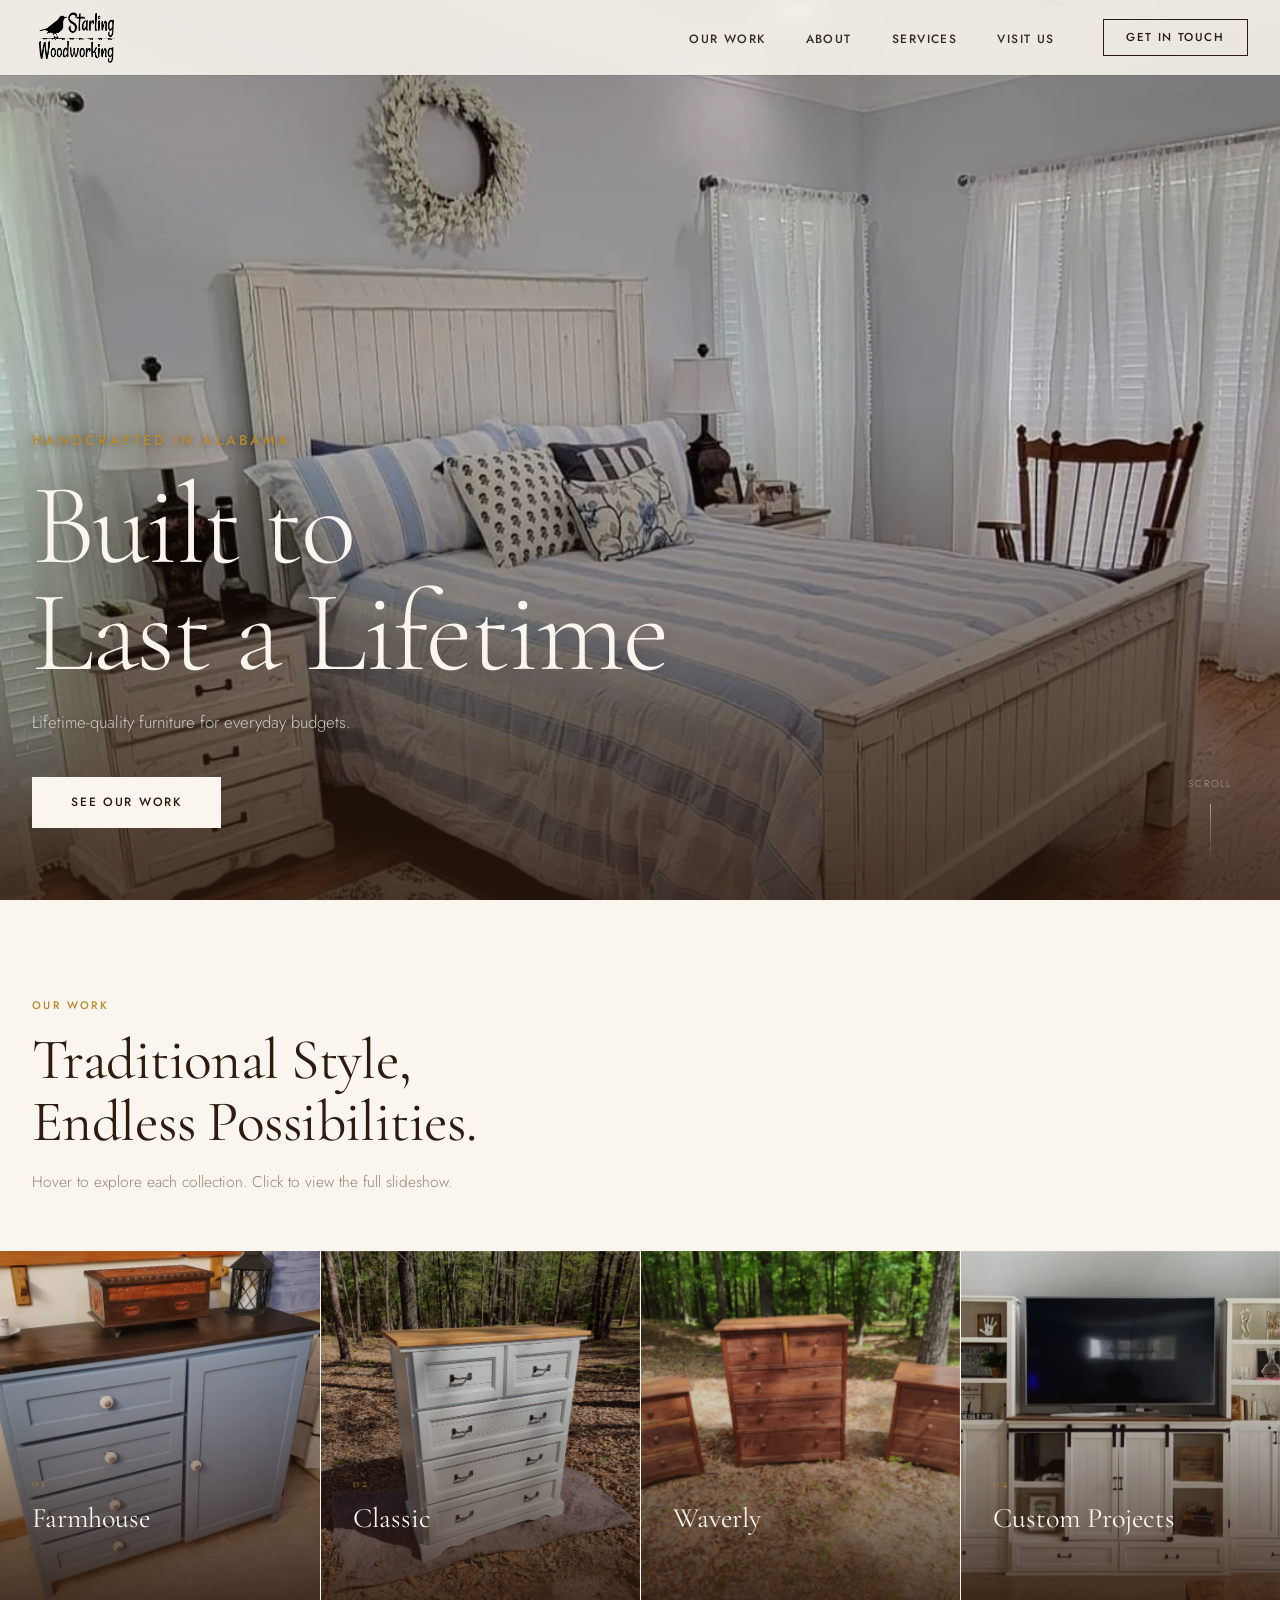
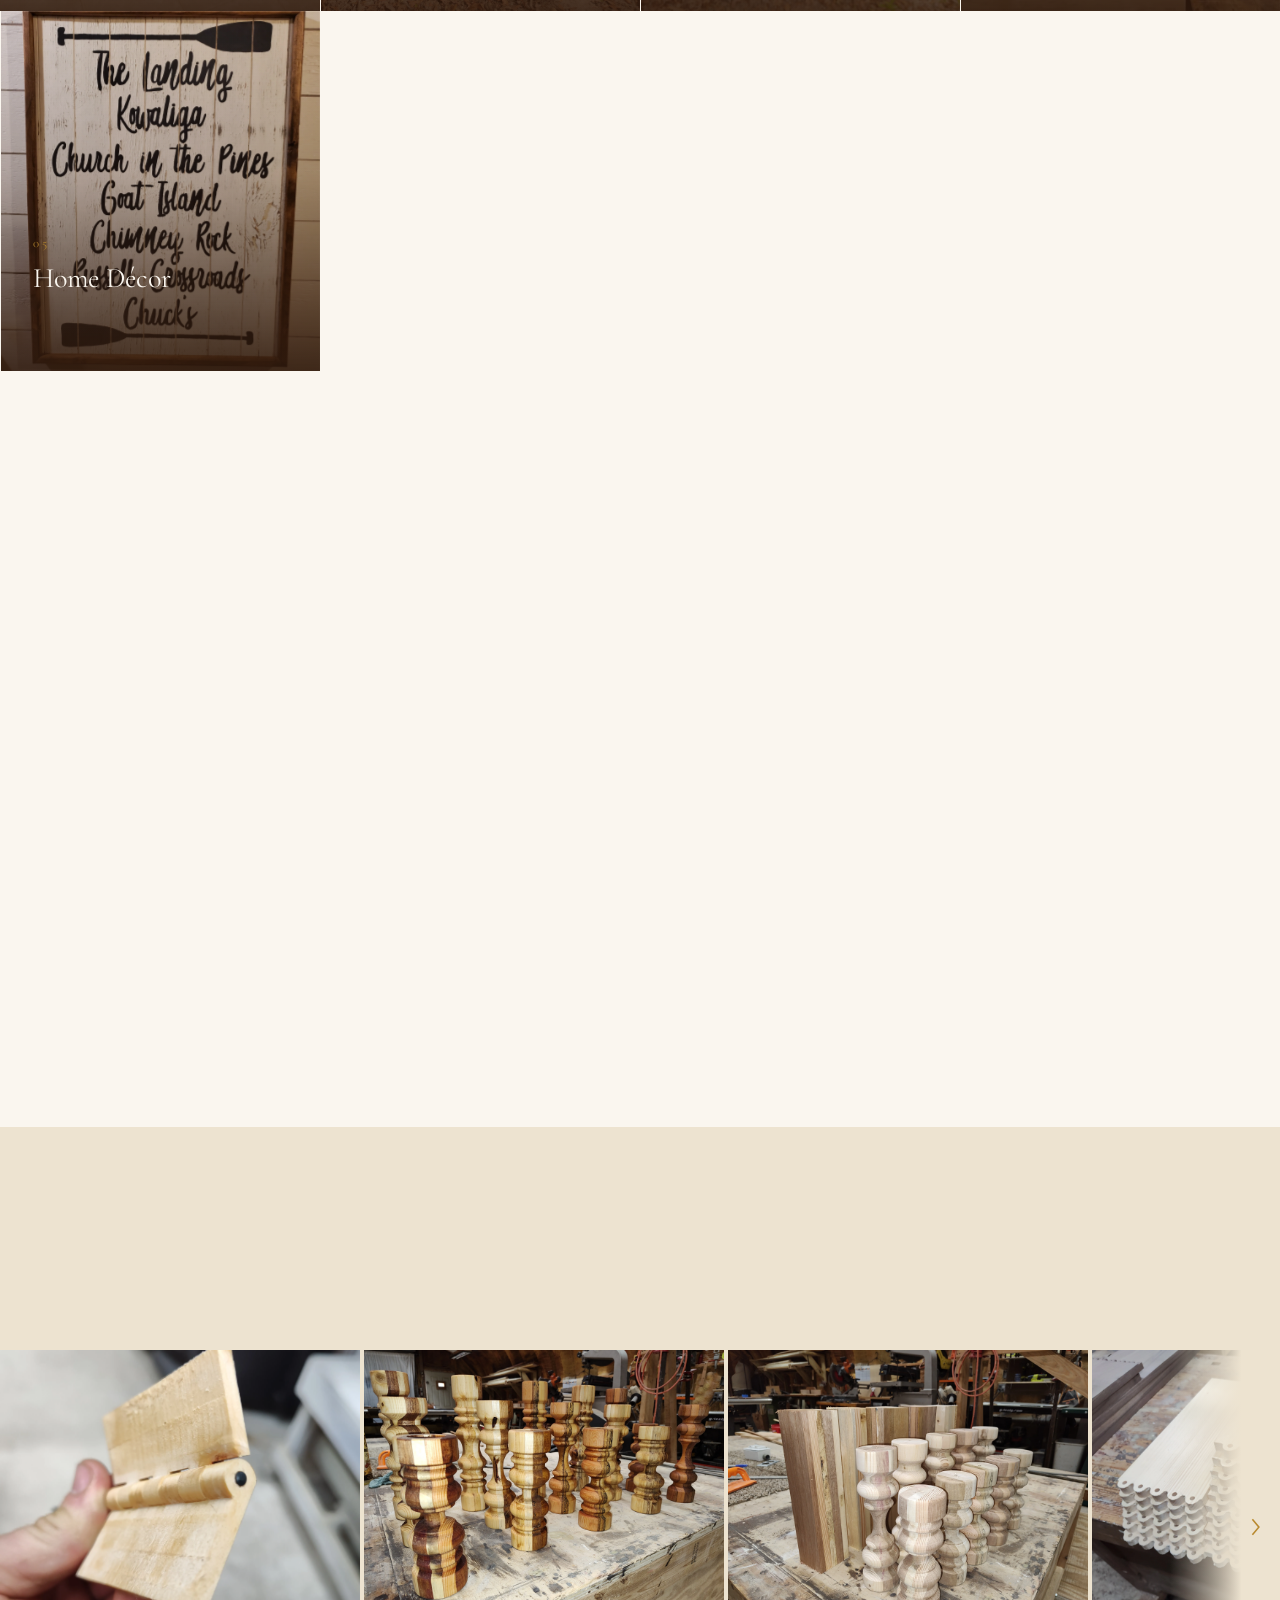
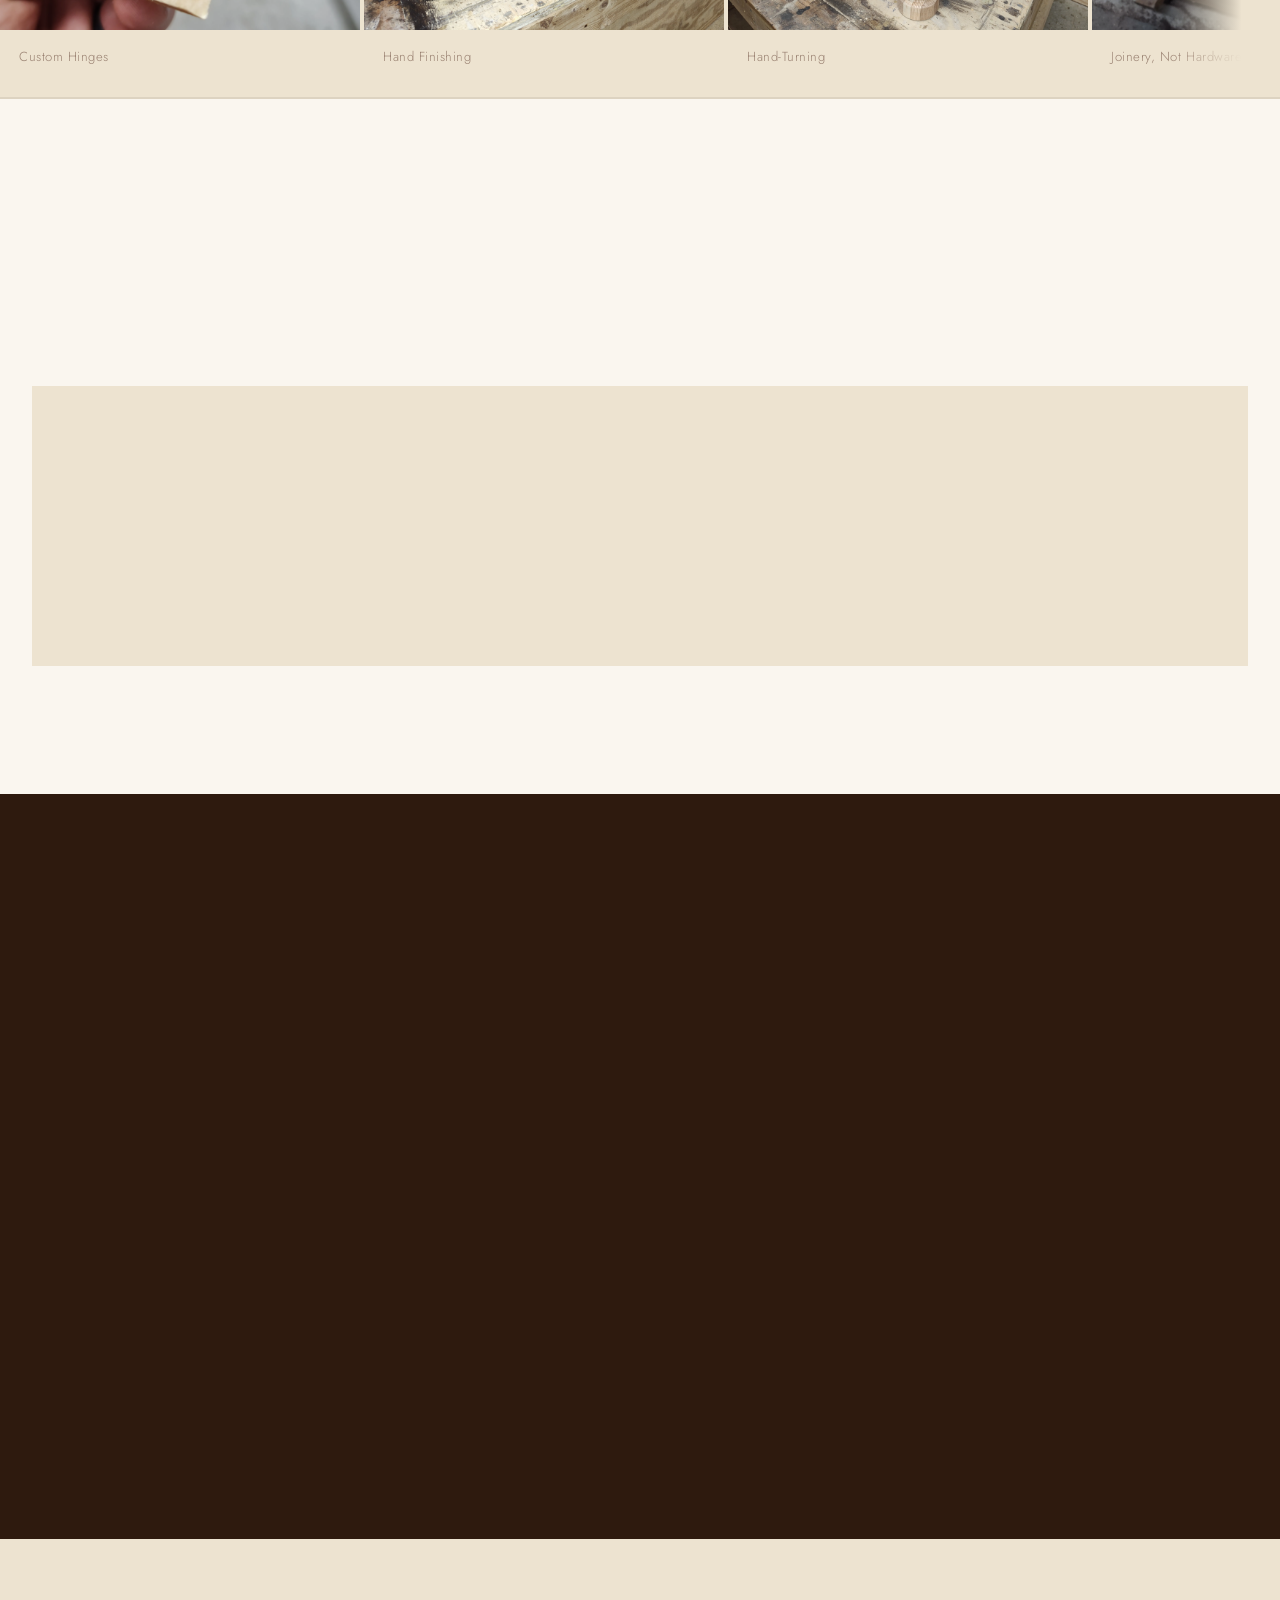
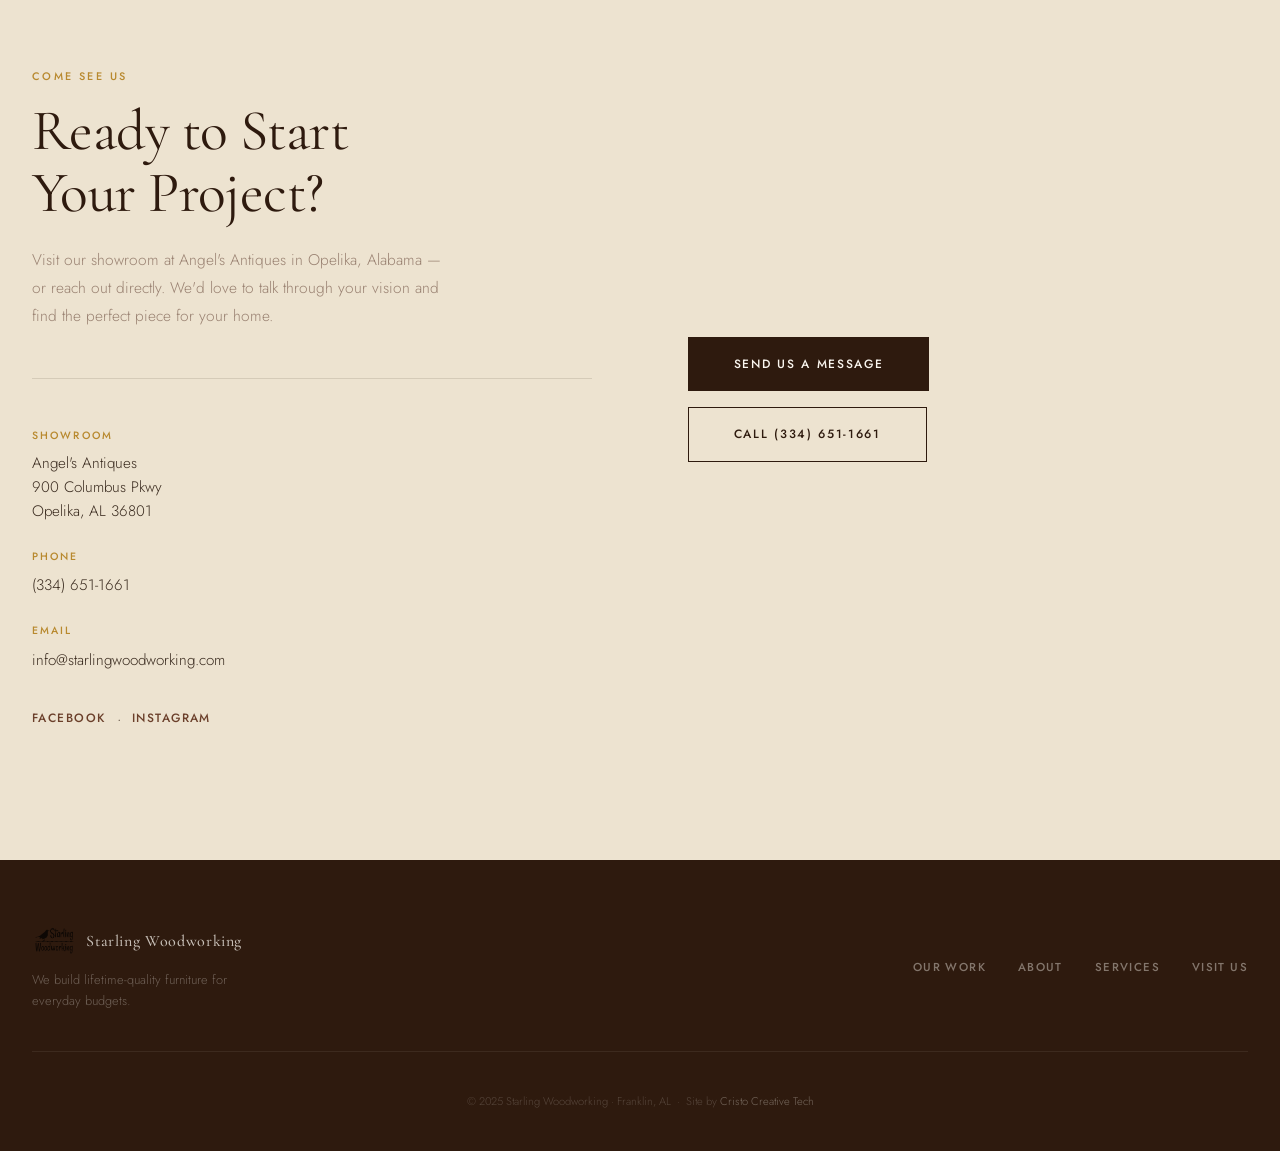
==== commit a7a2c3e6: "fixes for older ios and safari" ====
--- a/index.html
+++ b/index.html
@@ -23,7 +23,7 @@
   <nav class="nav" id="nav">
     <div class="nav__inner">
       <a href="#home" class="nav__logo">
-        <img src="images/Logo/Logo-no-background.svg" alt="Starling Woodworking" class="nav__logo-mark" height="68" width="auto">
+        <img src="images/Logo/Logo-no-background.svg" alt="Starling Woodworking" class="nav__logo-mark" height="68">
       </a>
       <ul class="nav__links" id="navLinks">
         <li><a href="#work" class="nav__link">Our Work</a></li>
--- a/styles.css
+++ b/styles.css
@@ -100,6 +100,7 @@
 .nav::before {
   content: '';
   position: absolute;
+  top: 0; right: 0; bottom: 0; left: 0;
   inset: 0;
   background: rgba(250,246,239,0.88);
   backdrop-filter: blur(14px);
@@ -199,6 +200,7 @@
 
 .nav__overlay {
   position: fixed;
+  top: 0; right: 0; bottom: 0; left: 0;
   inset: 0;
   background: rgba(46,26,14,0.5);
   z-index: 98;
@@ -213,6 +215,7 @@
    ============================================= */
 .hero {
   position: relative;
+  height: 100vh;
   height: 100svh;
   min-height: 600px;
   display: flex;
@@ -222,6 +225,7 @@
 }
 .hero__bg {
   position: absolute;
+  top: 0; right: 0; bottom: 0; left: 0;
   inset: 0;
   background-image: url('images/hero.webp');
   background-size: cover;
@@ -232,6 +236,7 @@
 .hero__bg.loaded { transform: scale(1); }
 .hero__overlay {
   position: absolute;
+  top: 0; right: 0; bottom: 0; left: 0;
   inset: 0;
   background: linear-gradient(
     to bottom,
@@ -333,7 +338,7 @@
 }
 .style-card:focus-visible { outline: 3px solid var(--gold); outline-offset: -3px; }
 
-.style-card__bg { position: absolute; inset: 0; }
+.style-card__bg { position: absolute; top: 0; right: 0; bottom: 0; left: 0; inset: 0; }
 
 .style-card__img {
   position: absolute;
@@ -441,6 +446,7 @@
    ============================================= */
 .lightbox {
   position: fixed;
+  top: 0; right: 0; bottom: 0; left: 0;
   inset: 0;
   z-index: 200;
   background: rgba(20,11,6,0.97);
@@ -582,6 +588,7 @@
    ============================================= */
 .inquiry {
   position: fixed;
+  top: 0; right: 0; bottom: 0; left: 0;
   inset: 0;
   z-index: 300;
   display: flex;
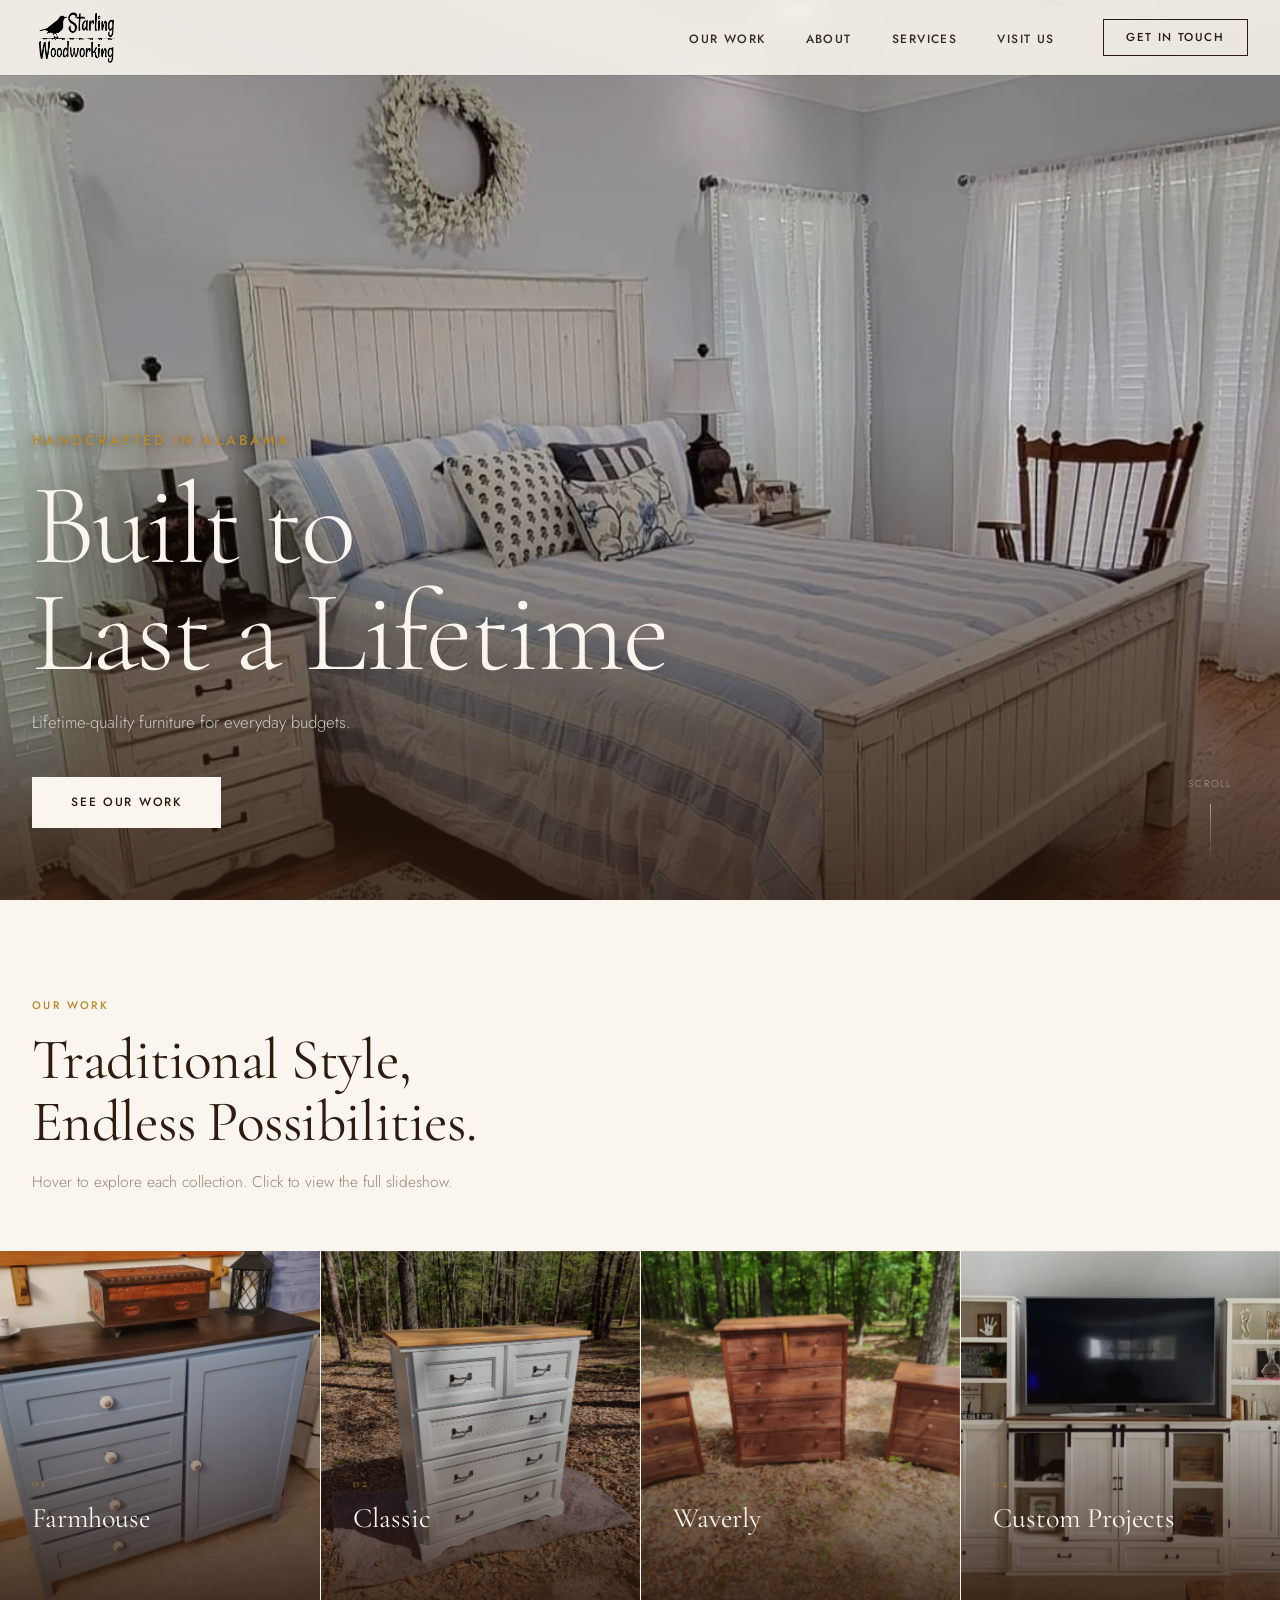
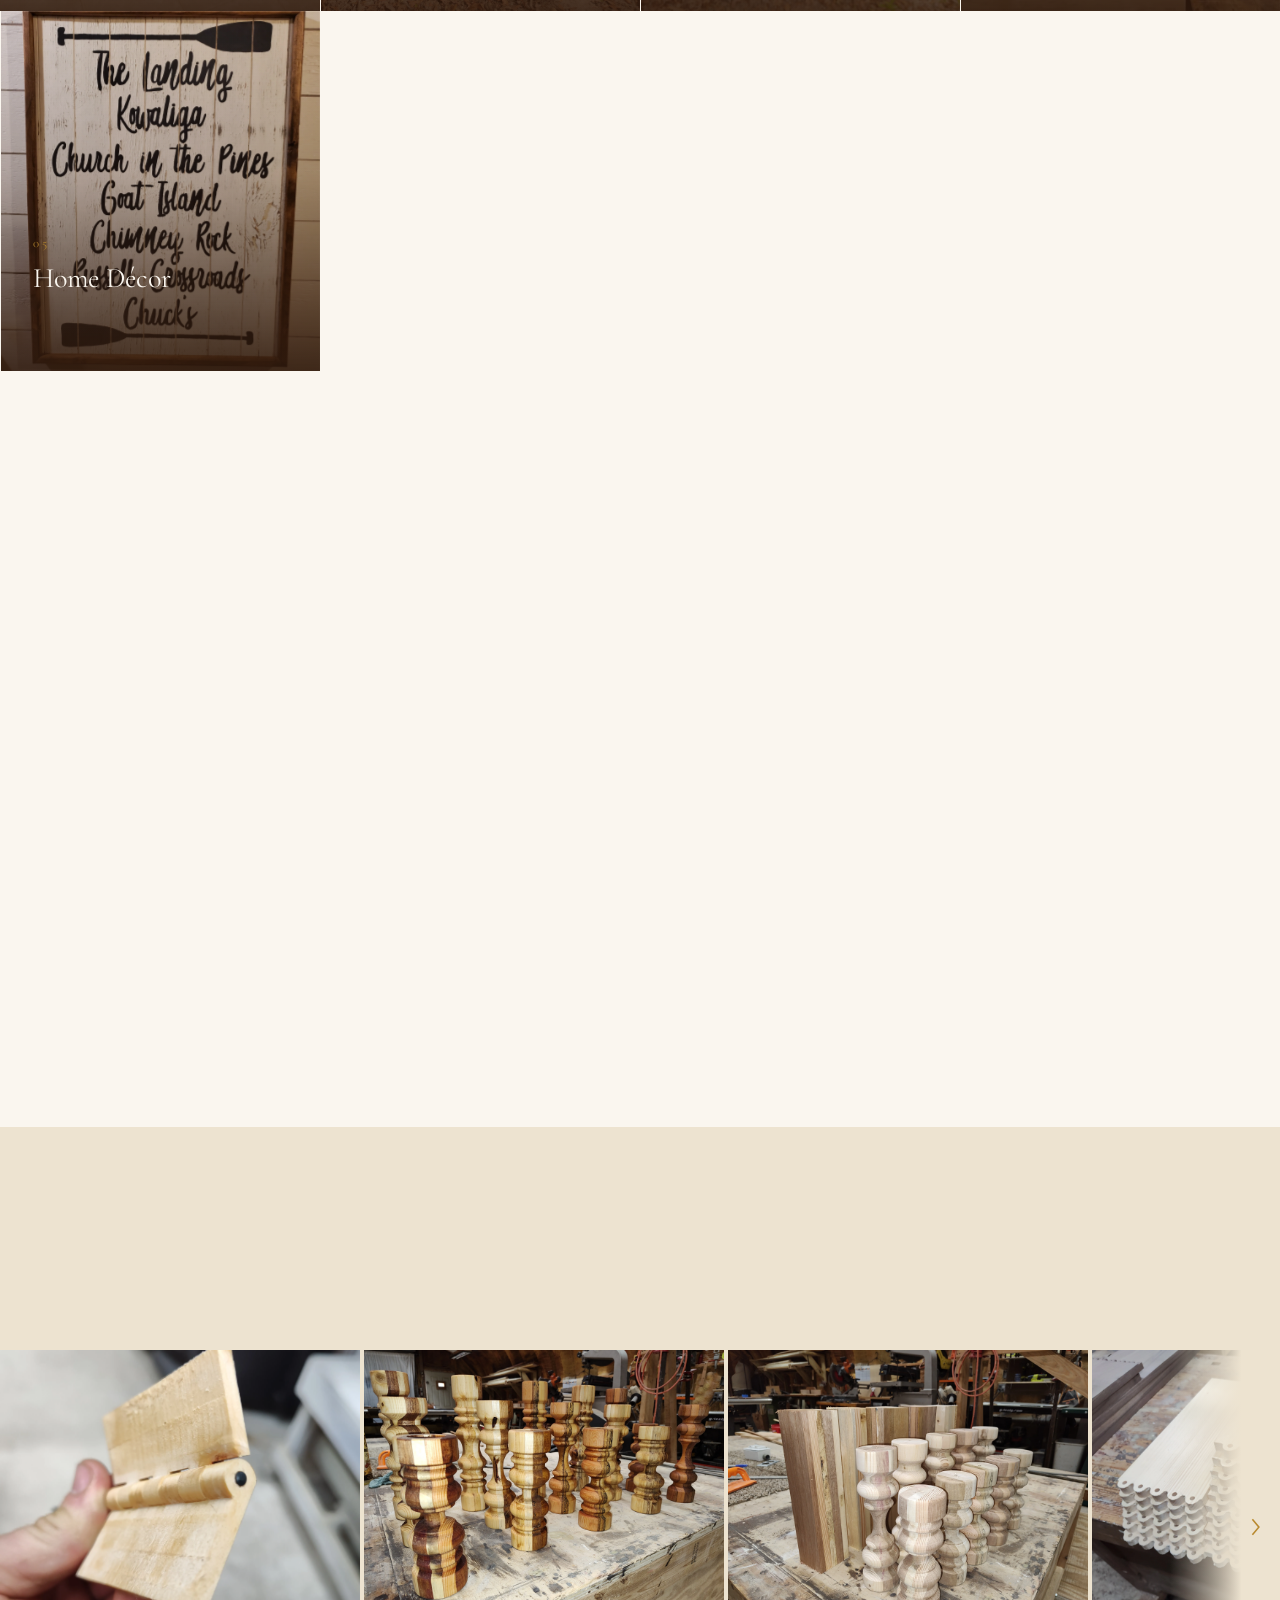
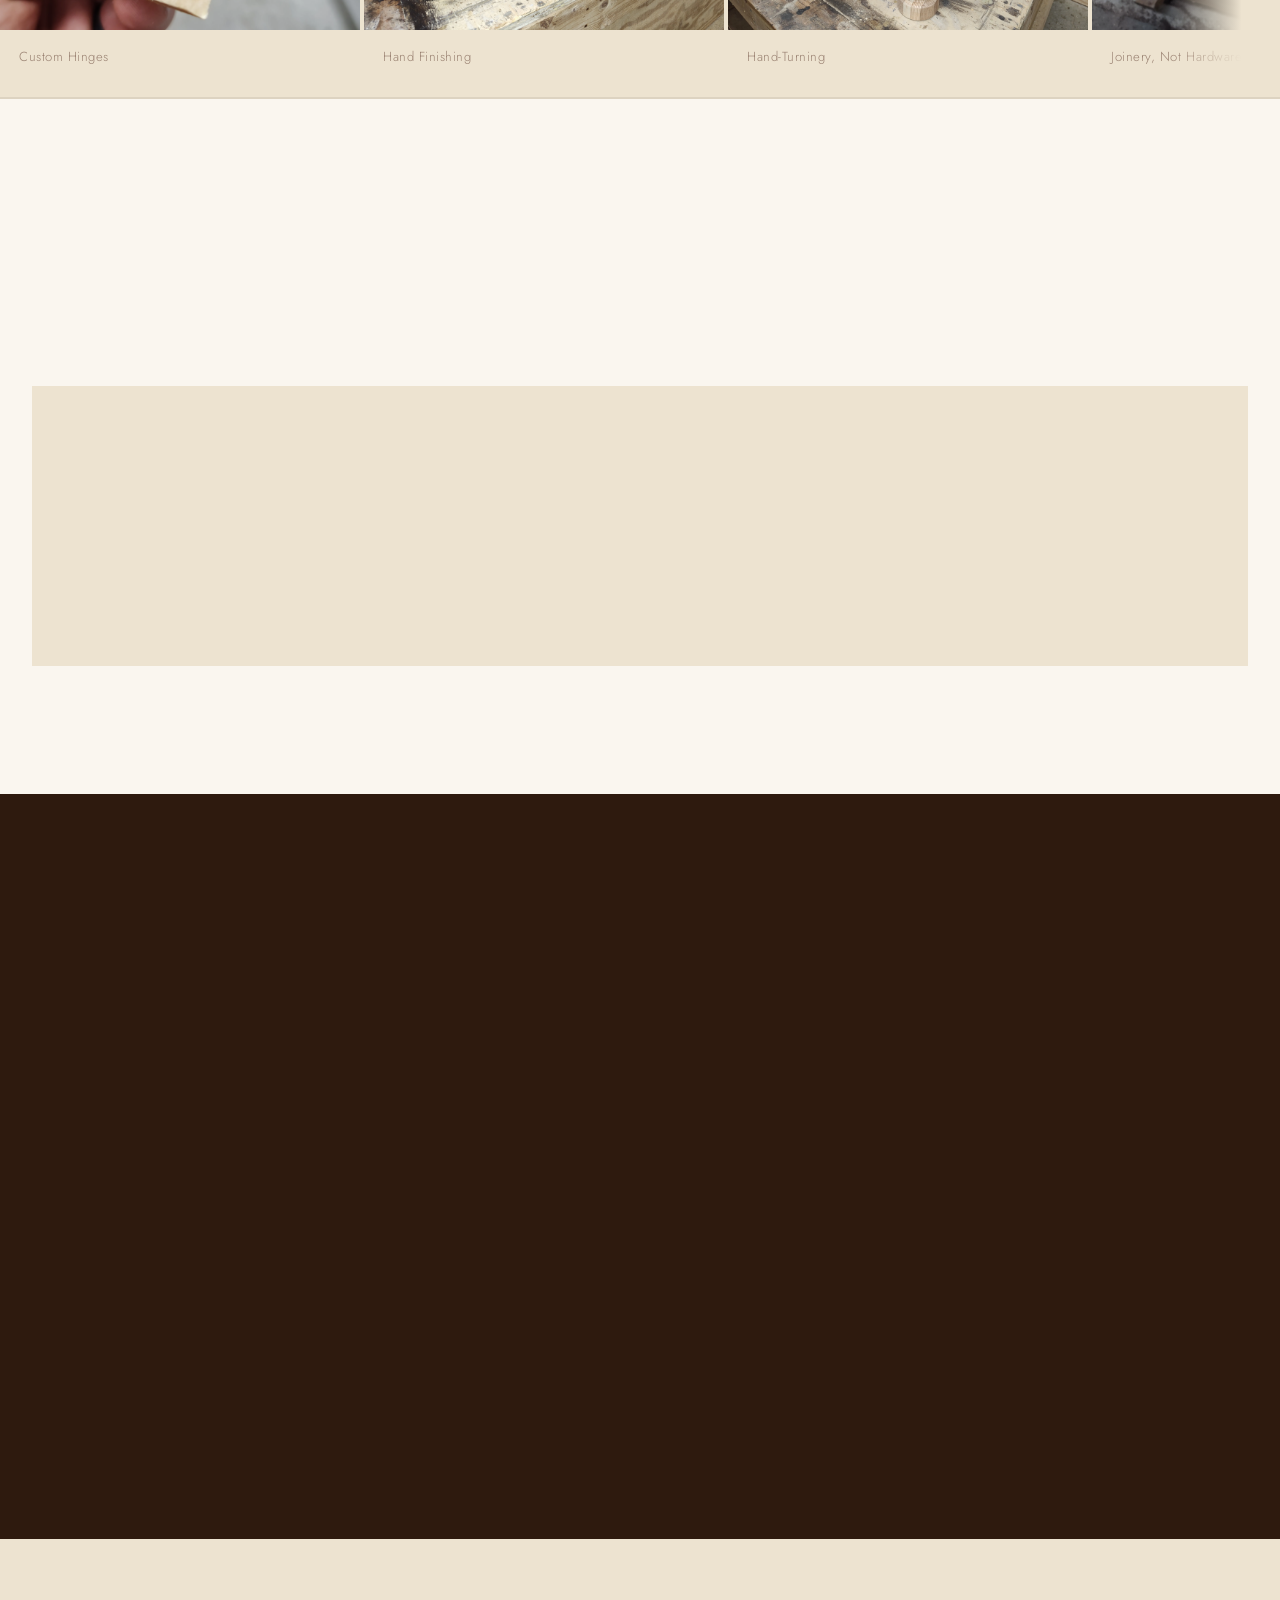
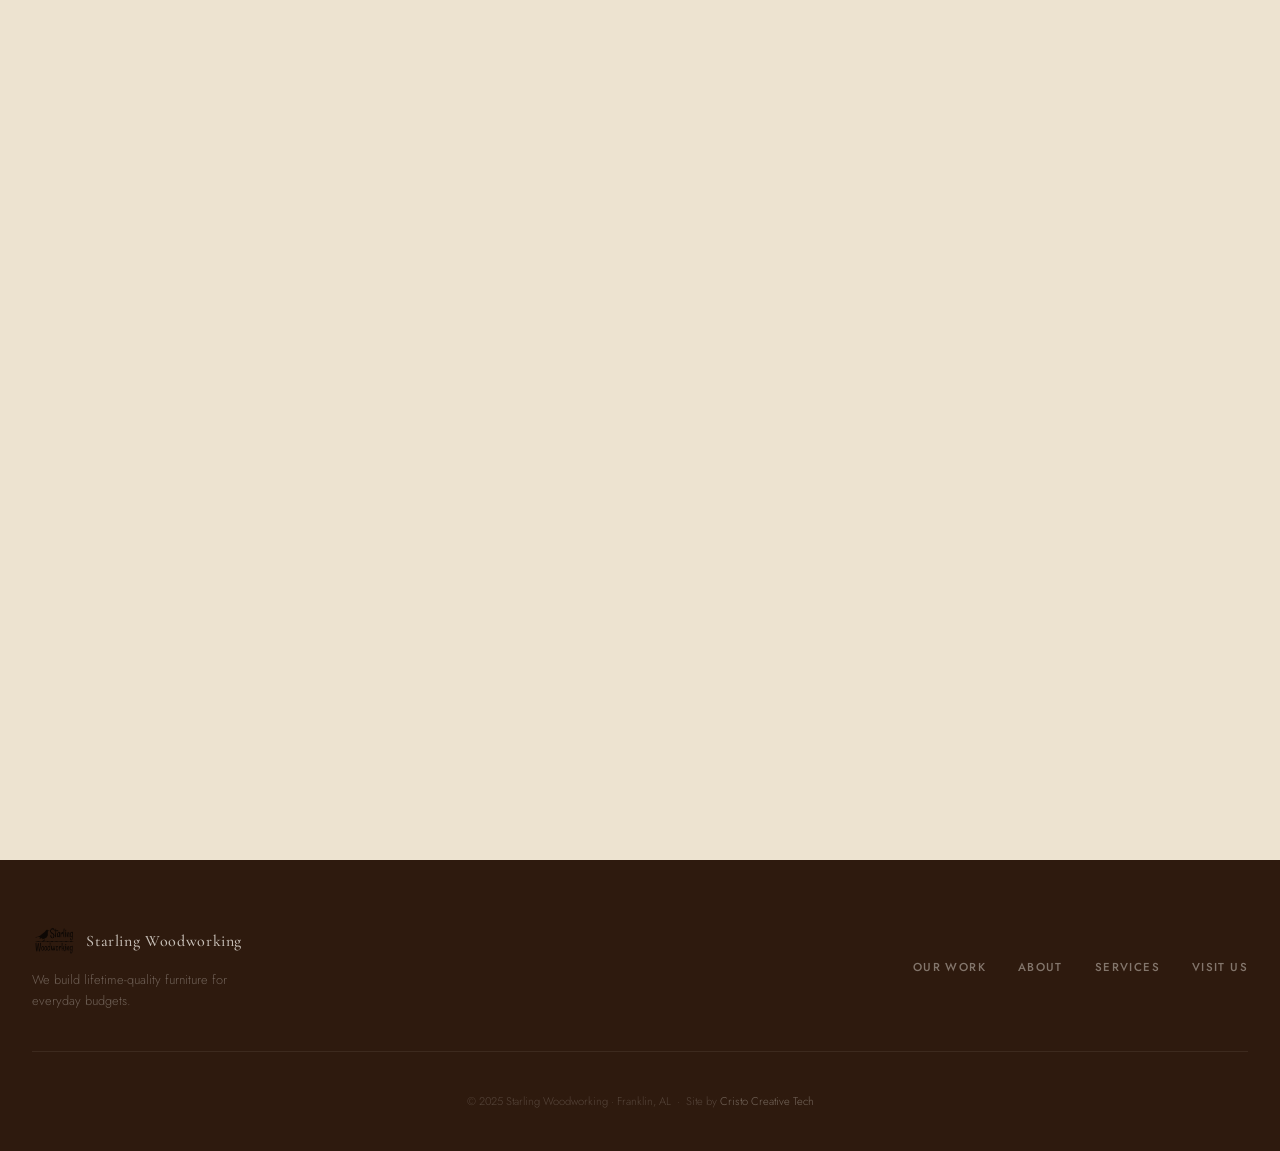
==== commit edd6fc79: "enrolling Google Analytics" ====
--- a/index.html
+++ b/index.html
@@ -1,6 +1,14 @@
 <!DOCTYPE html>
 <html lang="en">
 <head>
+  <!-- Google tag (gtag.js) -->
+  <script async src="https://www.googletagmanager.com/gtag/js?id=G-CDT7YMXN7Y"></script>
+  <script>
+    window.dataLayer = window.dataLayer || [];
+    function gtag(){dataLayer.push(arguments);}
+    gtag('js', new Date());
+    gtag('config', 'G-CDT7YMXN7Y');
+  </script>
   <meta charset="UTF-8">
   <meta name="viewport" content="width=device-width, initial-scale=1.0">
   <title>Starling Woodworking — Handcrafted Furniture, Opelika Alabama</title>
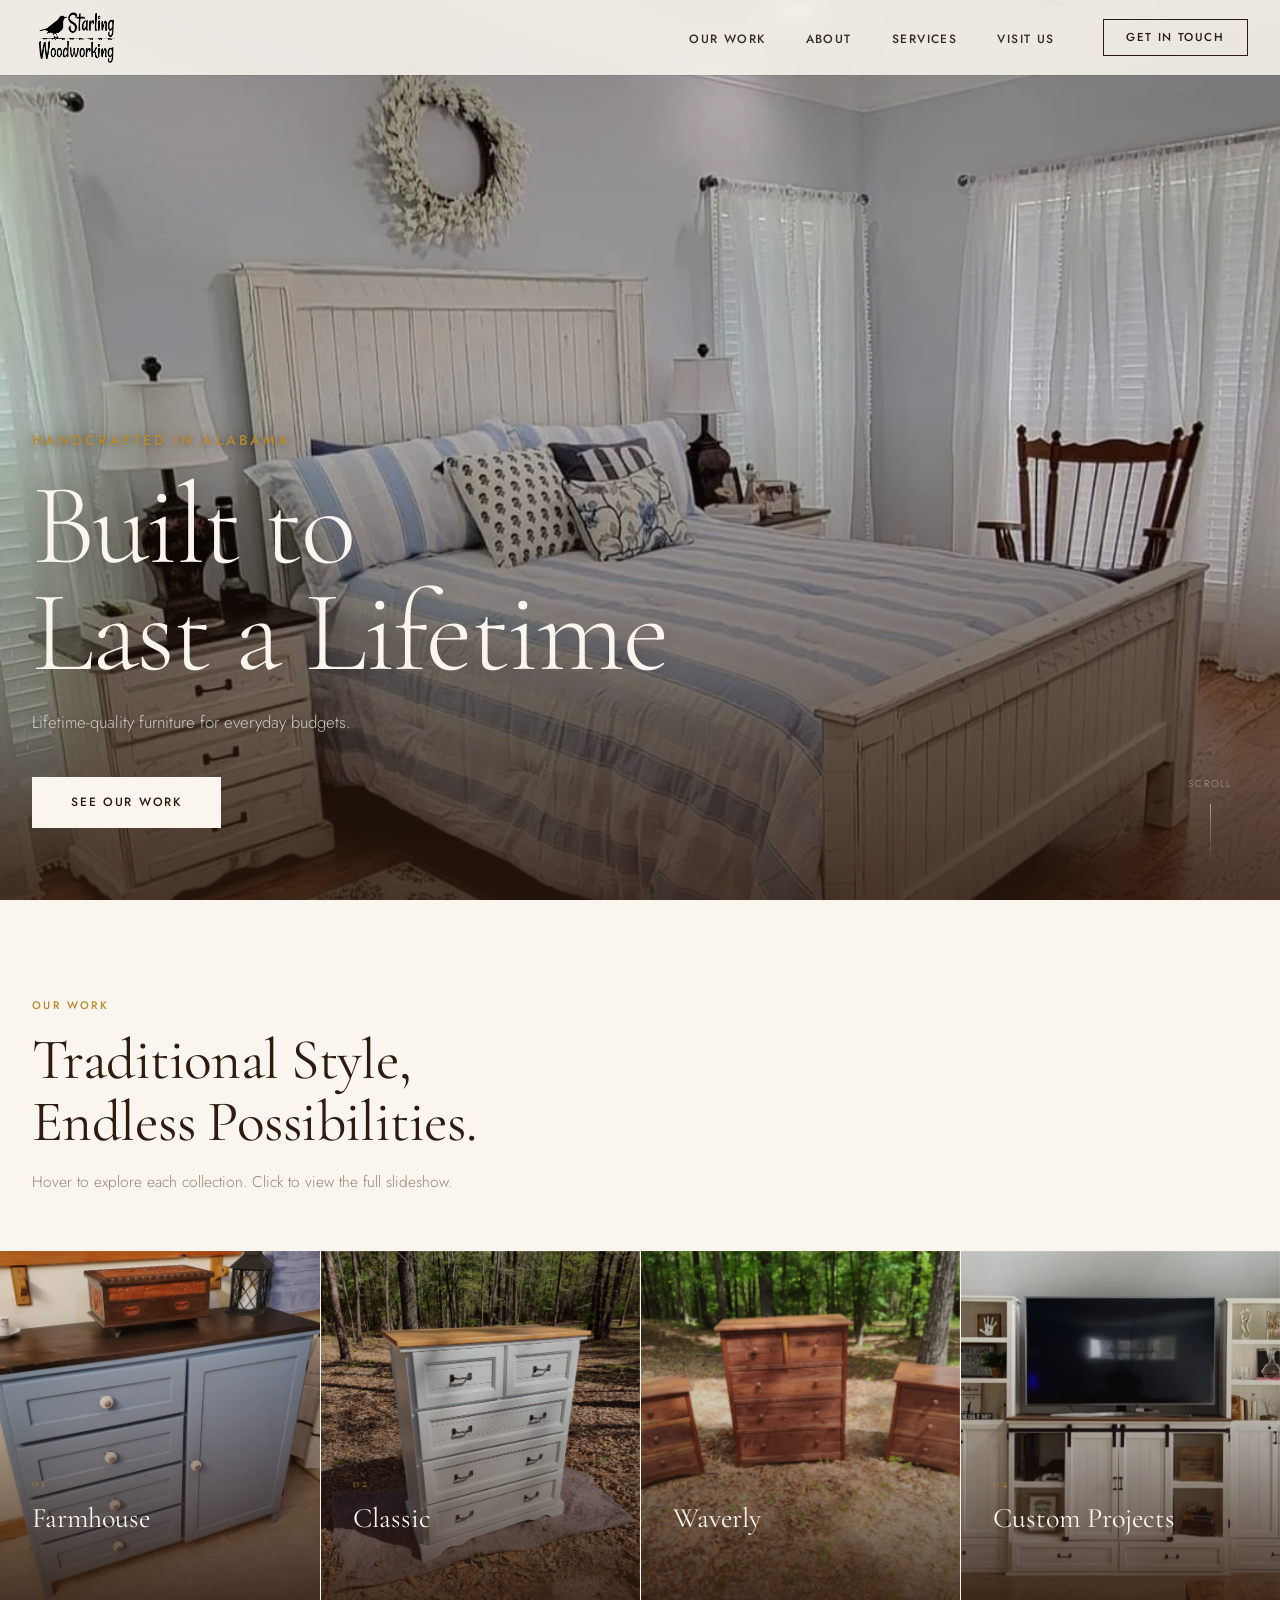
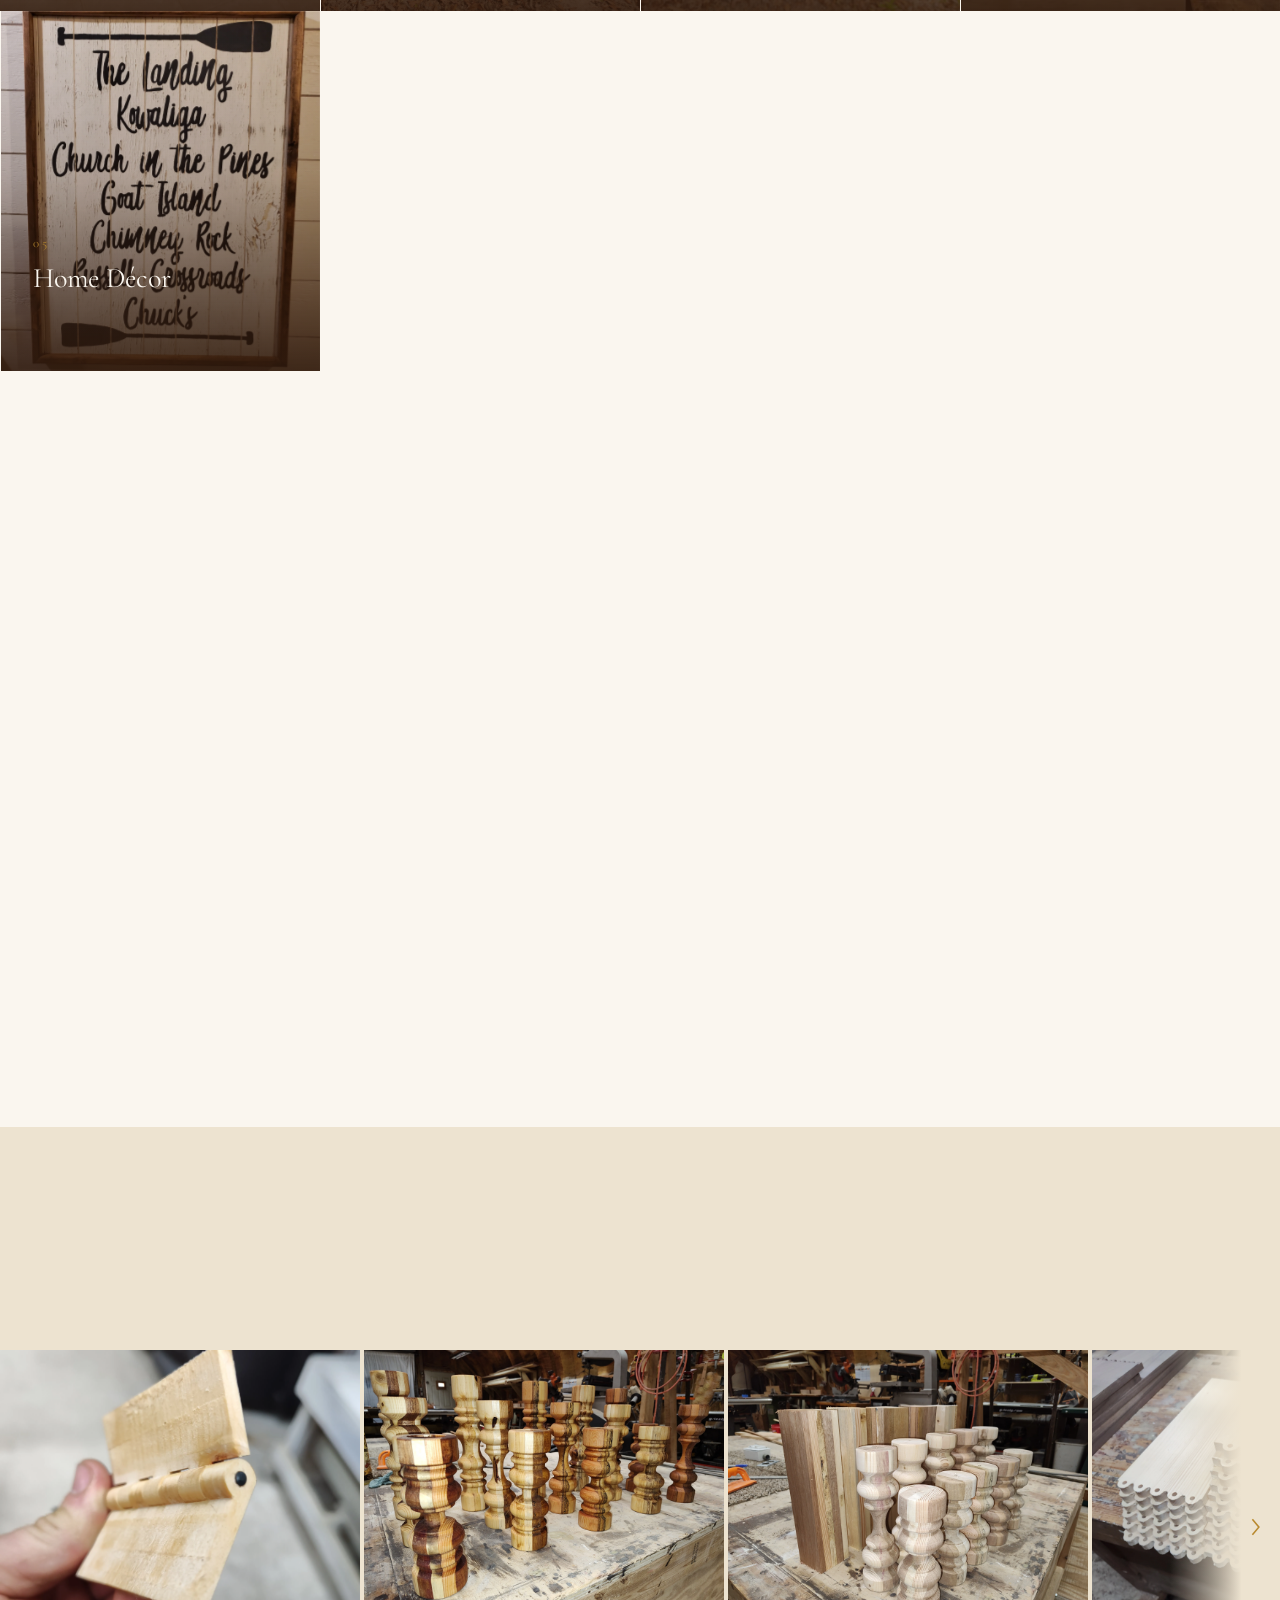
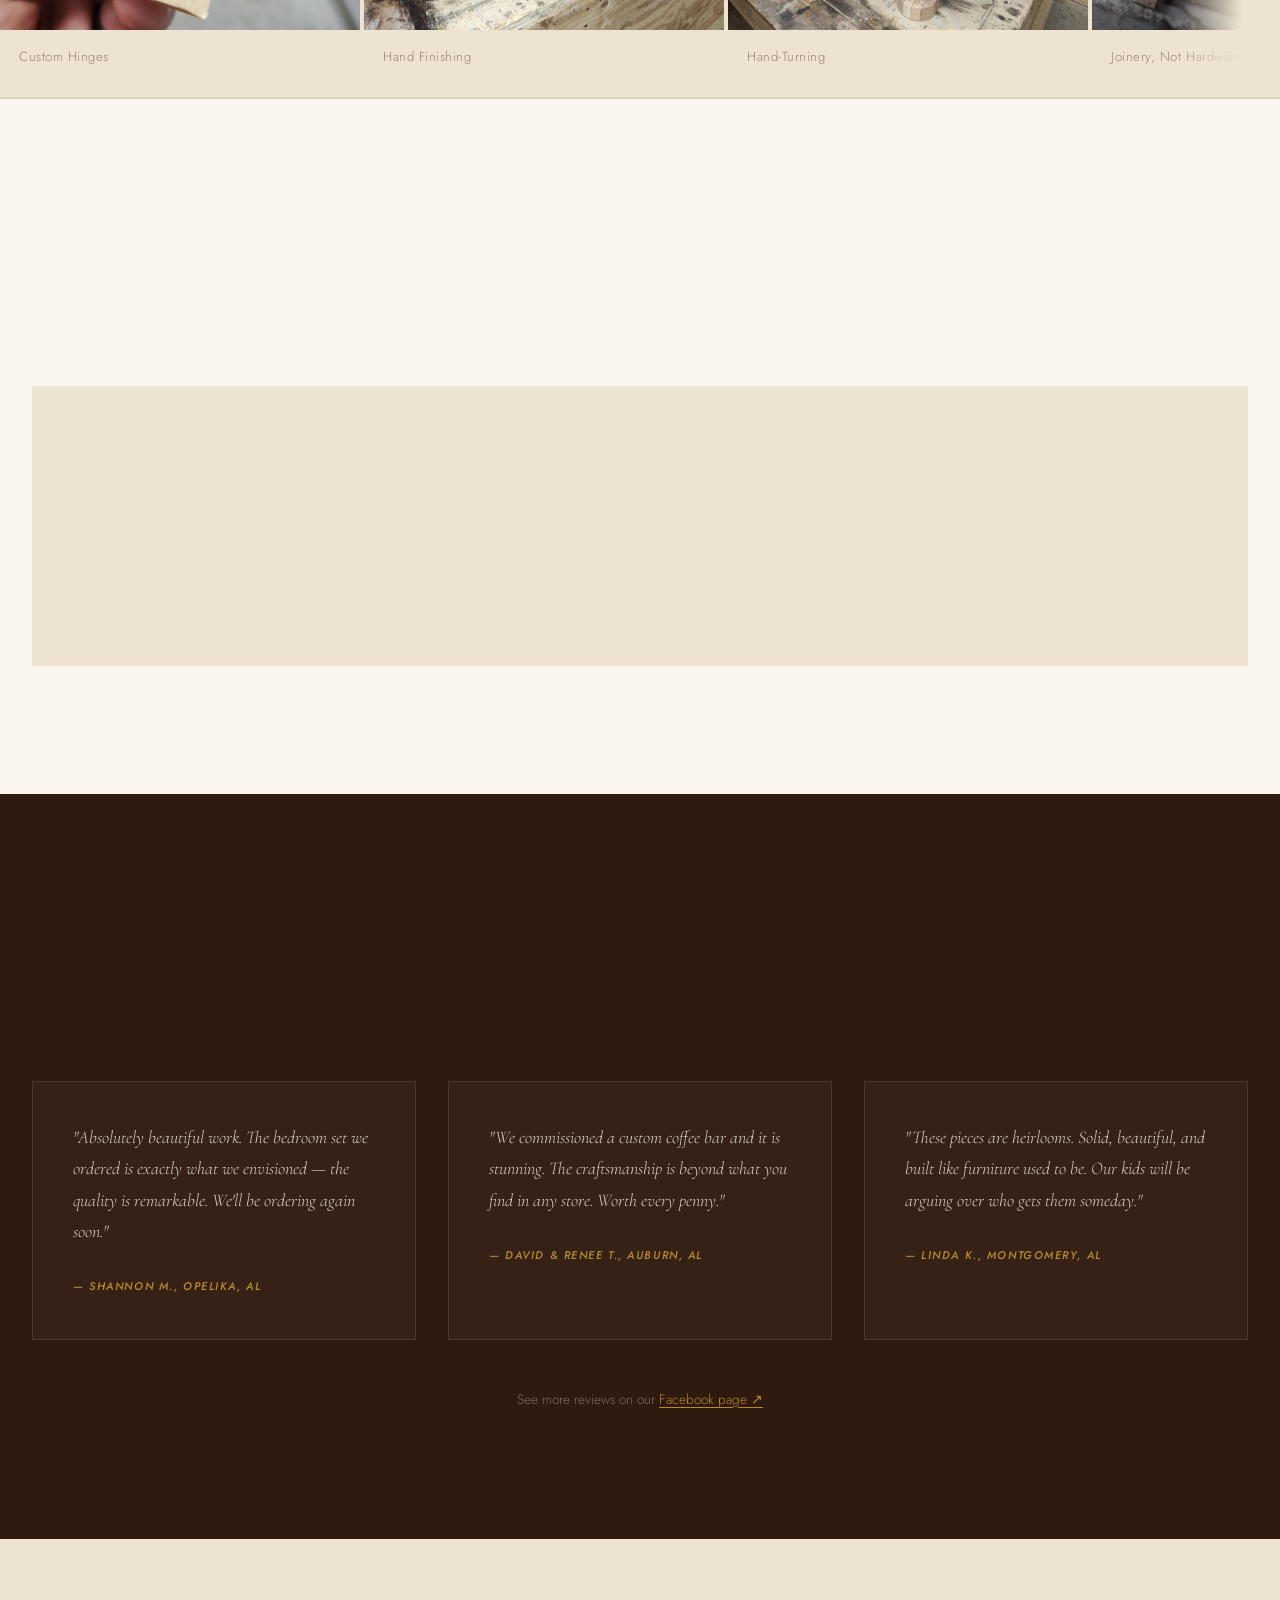
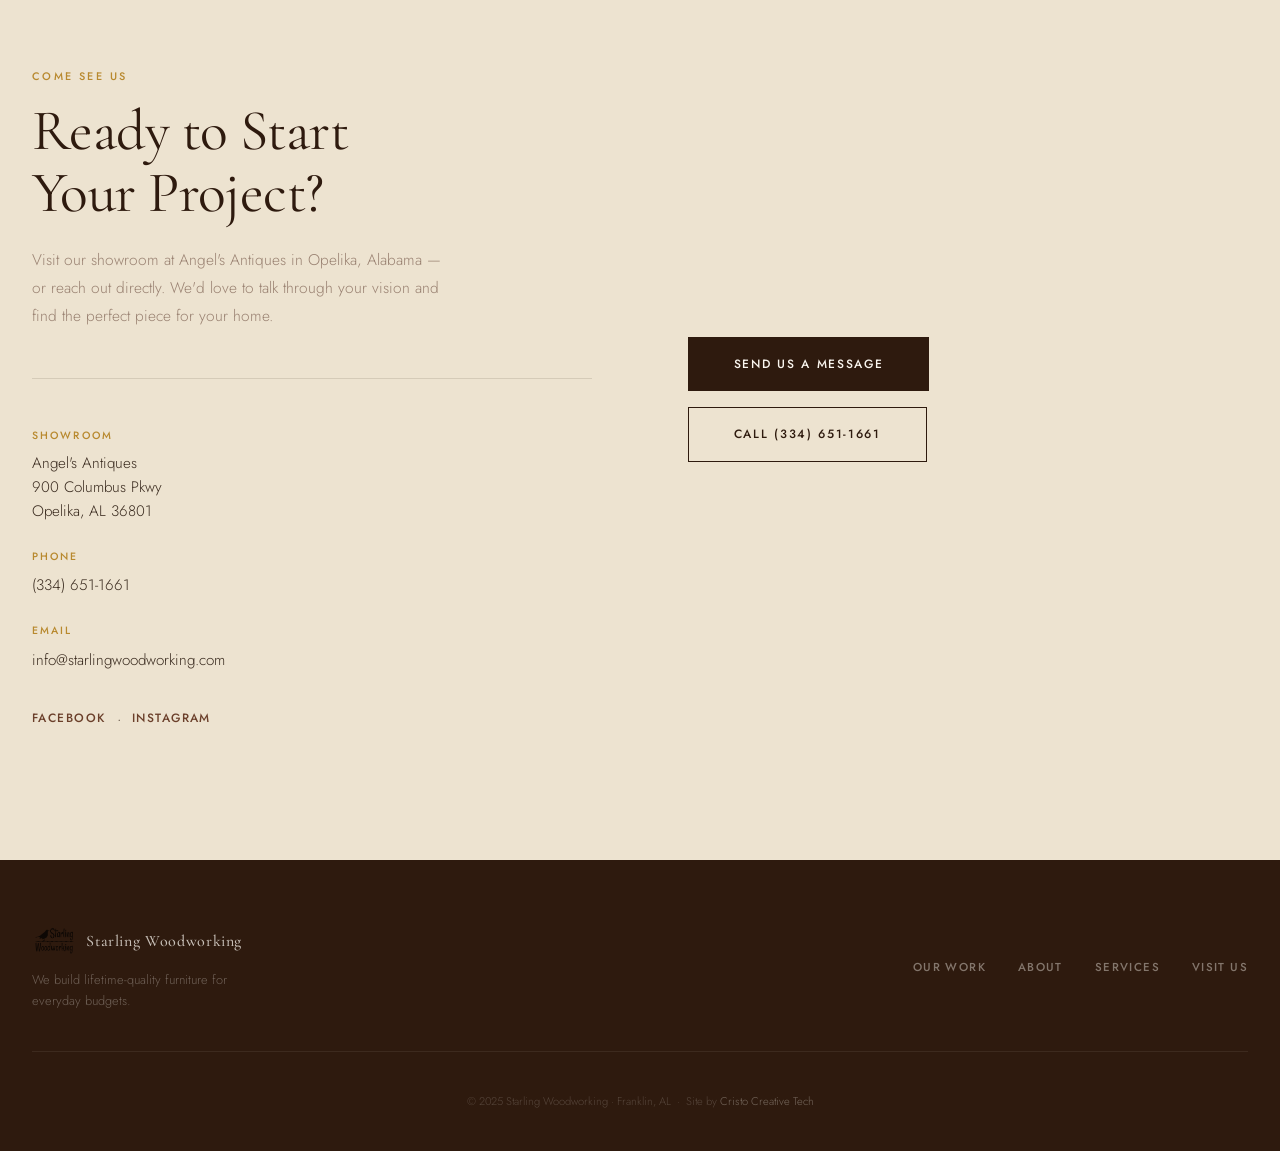
==== commit ce495aa9: "updating Google ad tags" ====
--- a/index.html
+++ b/index.html
@@ -8,6 +8,7 @@
     function gtag(){dataLayer.push(arguments);}
     gtag('js', new Date());
     gtag('config', 'G-CDT7YMXN7Y');
+    gtag('config', 'AW-18181850952');
   </script>
   <meta charset="UTF-8">
   <meta name="viewport" content="width=device-width, initial-scale=1.0">
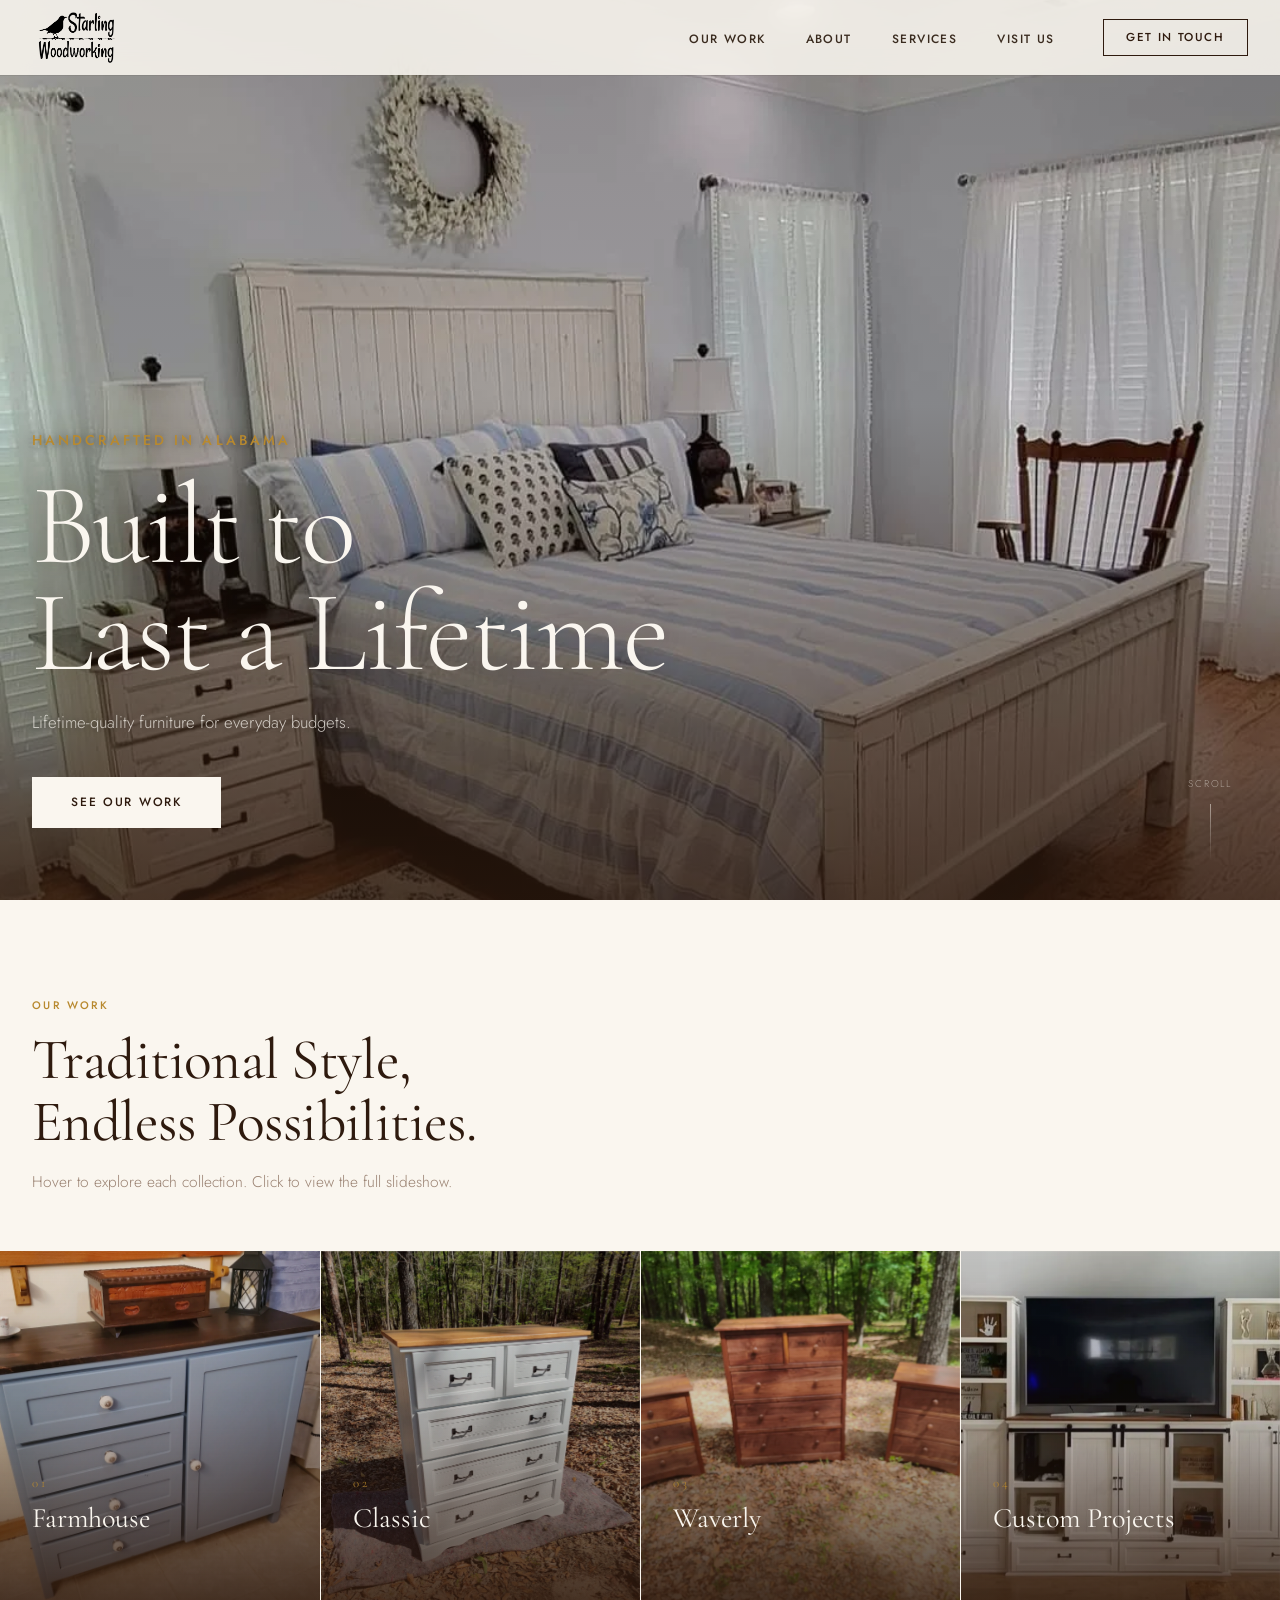
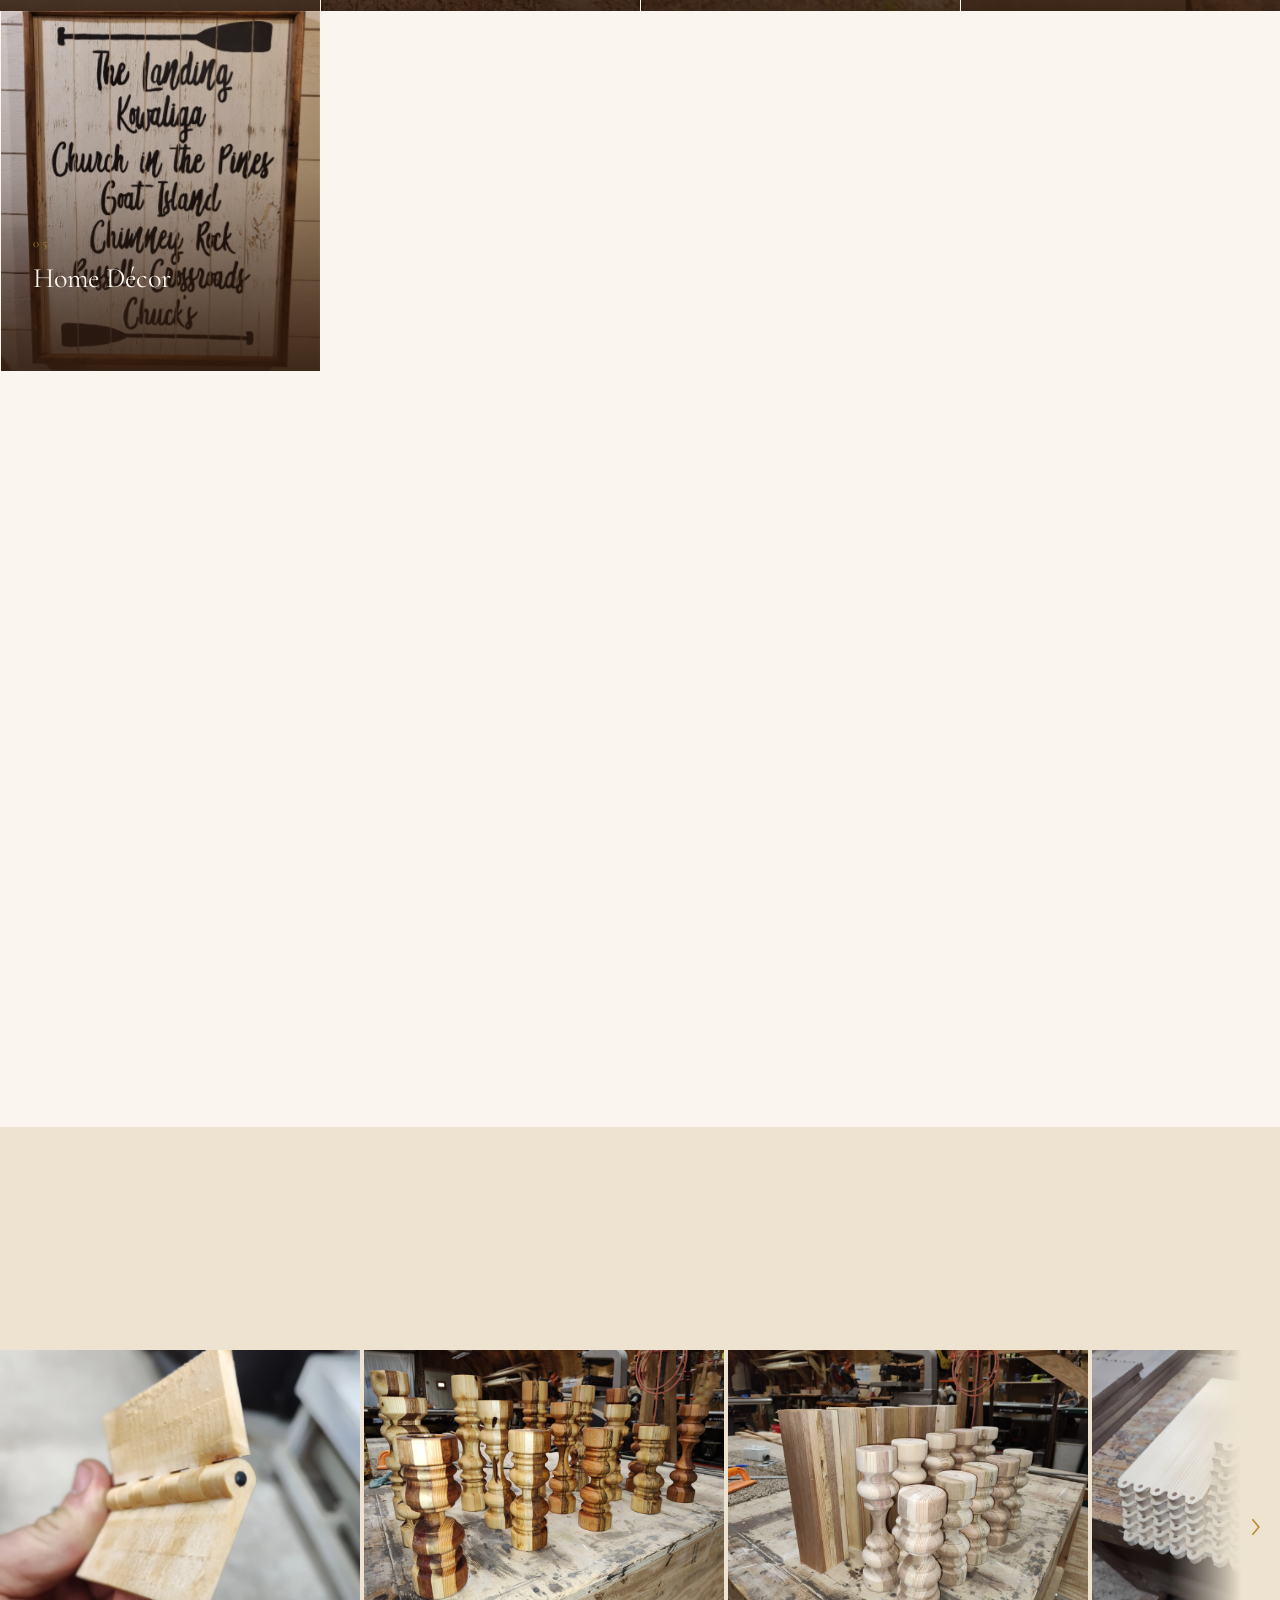
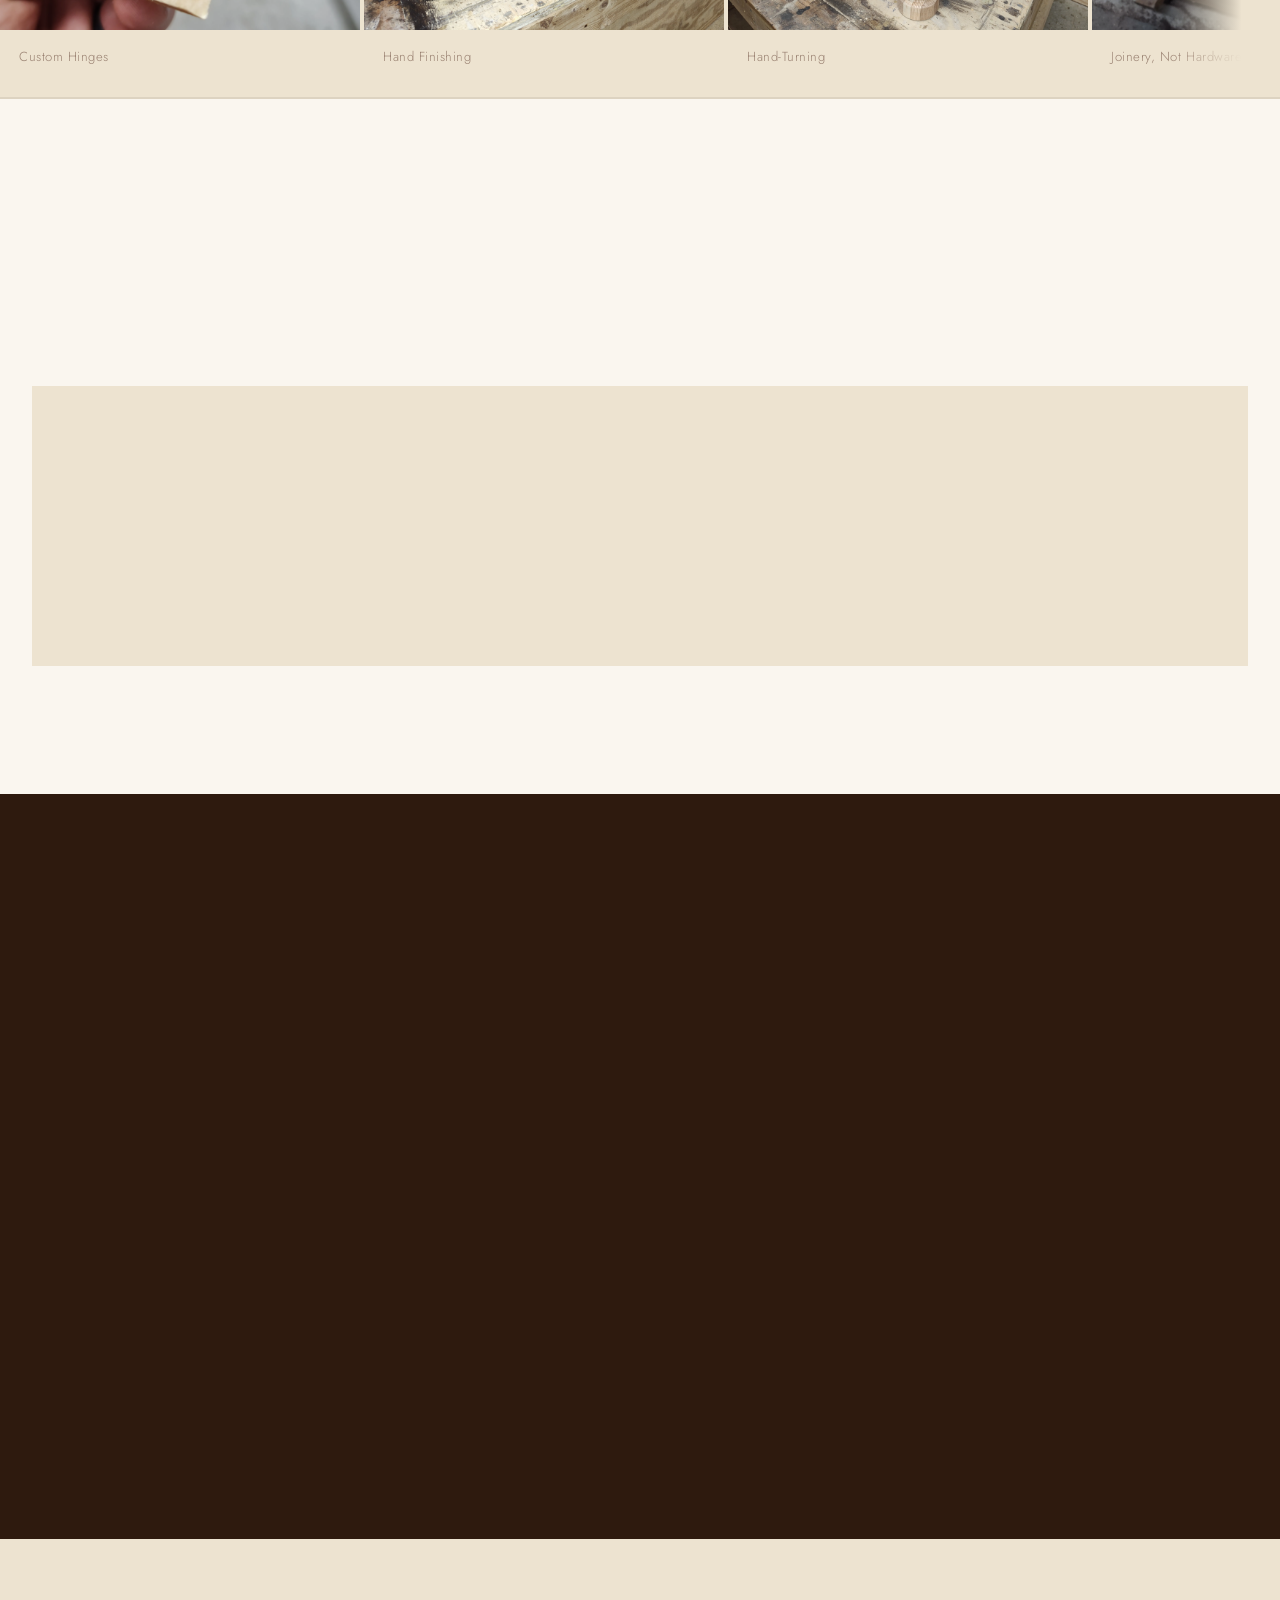
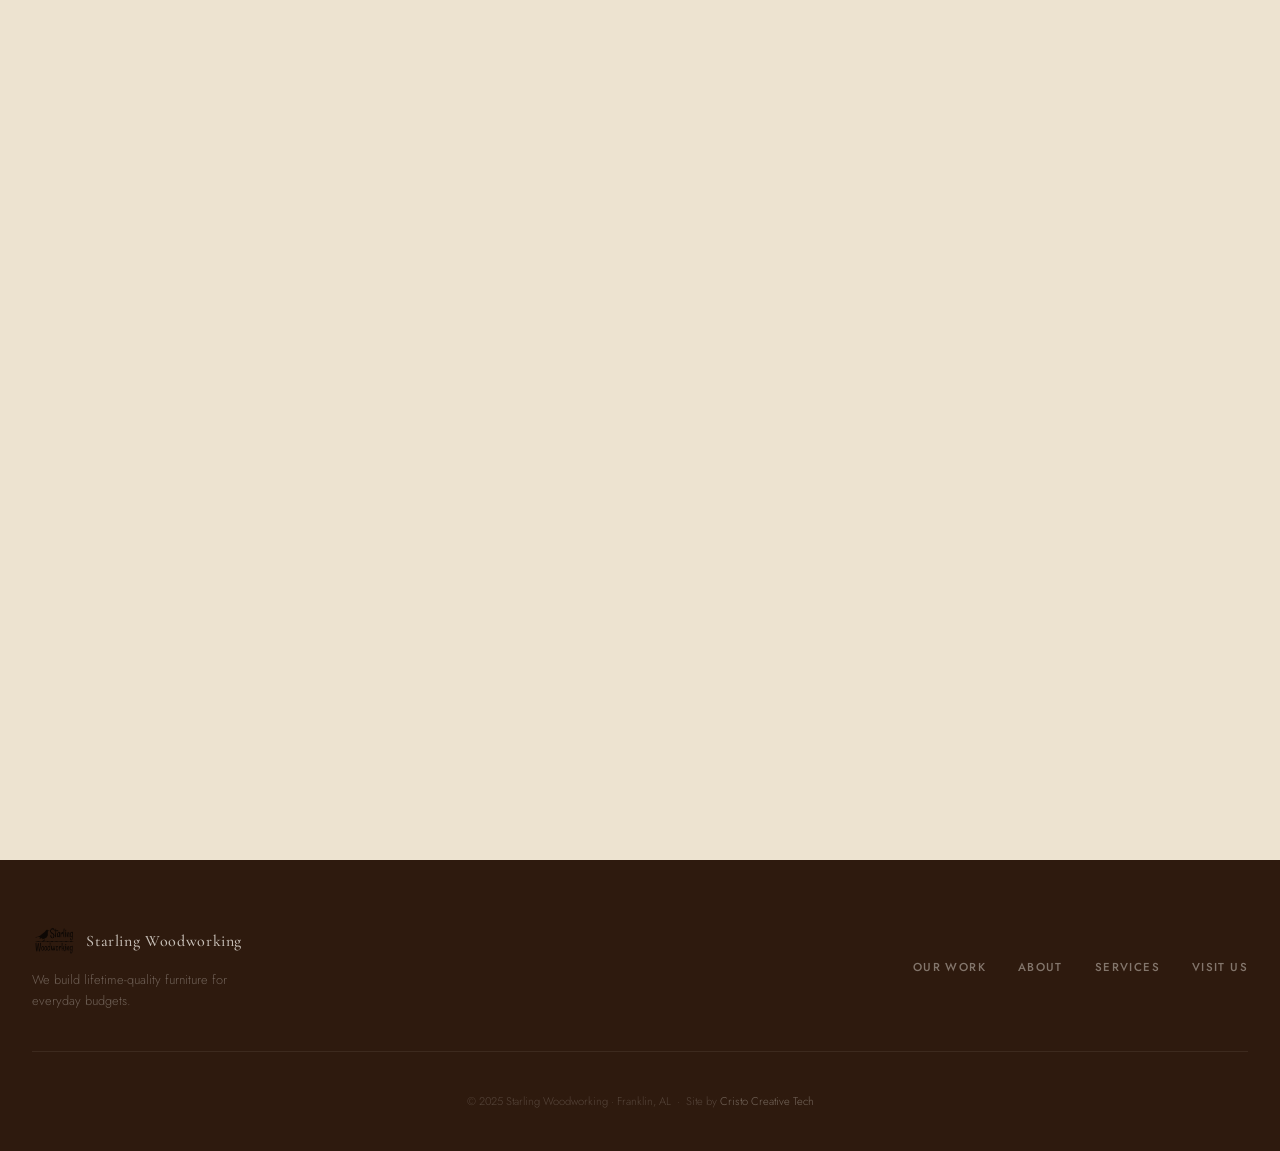
==== commit 3d32a929: "added pricing pics and broke out lihtbox and slideshow arrays" ====
--- a/index.html
+++ b/index.html
@@ -77,8 +77,8 @@
 
       <article class="style-card" data-style="farmhouse" tabindex="0" role="button" aria-label="View Farmhouse Collection">
         <div class="style-card__bg">
-          <img class="style-card__img style-card__img--a active" src="images/Farmhouse/FH1.webp" alt="">
-          <img class="style-card__img style-card__img--b" src="images/Farmhouse/FH2.webp" alt="">
+          <img class="style-card__img style-card__img--a active" src="images/Farmhouse/01-Bathroom Cabinet.webp" alt="">
+          <img class="style-card__img style-card__img--b" src="images/Farmhouse/02-Dovetail Drawers.webp" alt="">
         </div>
         <div class="style-card__veil"></div>
         <div class="style-card__body">
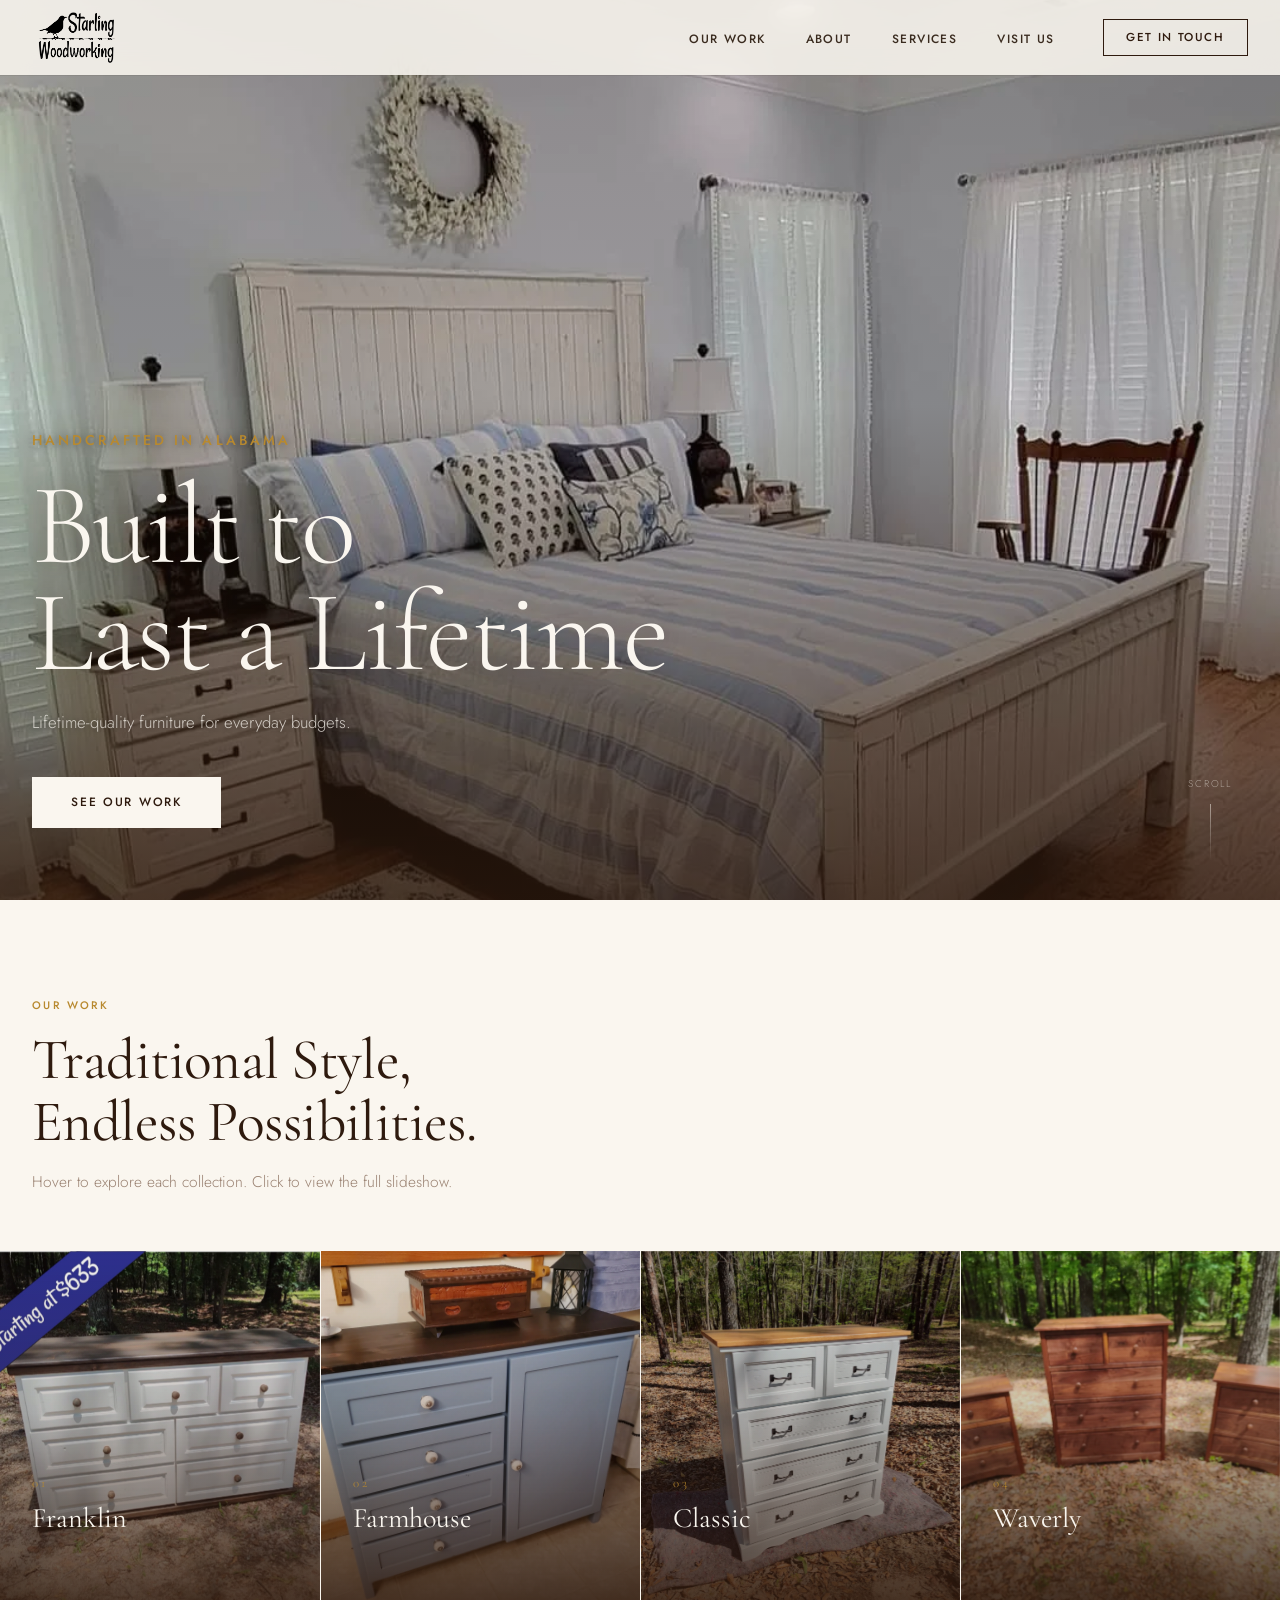
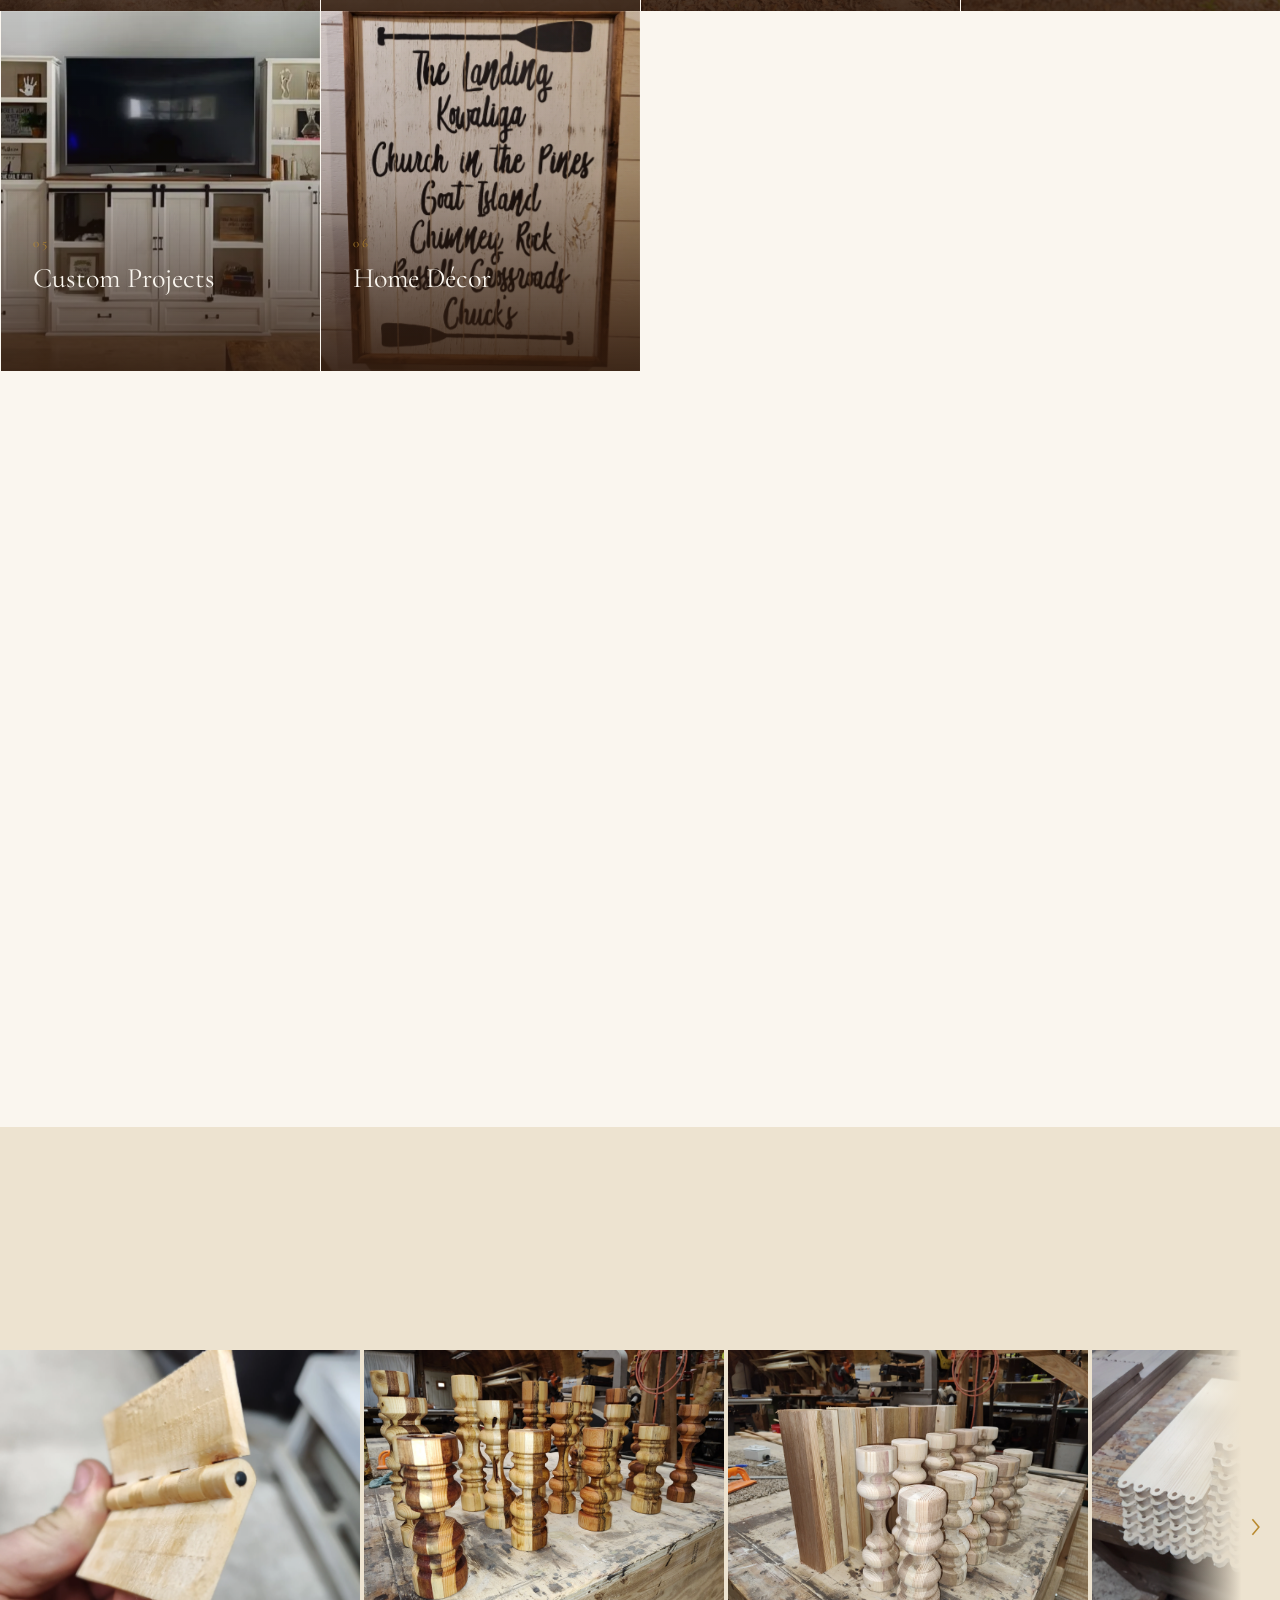
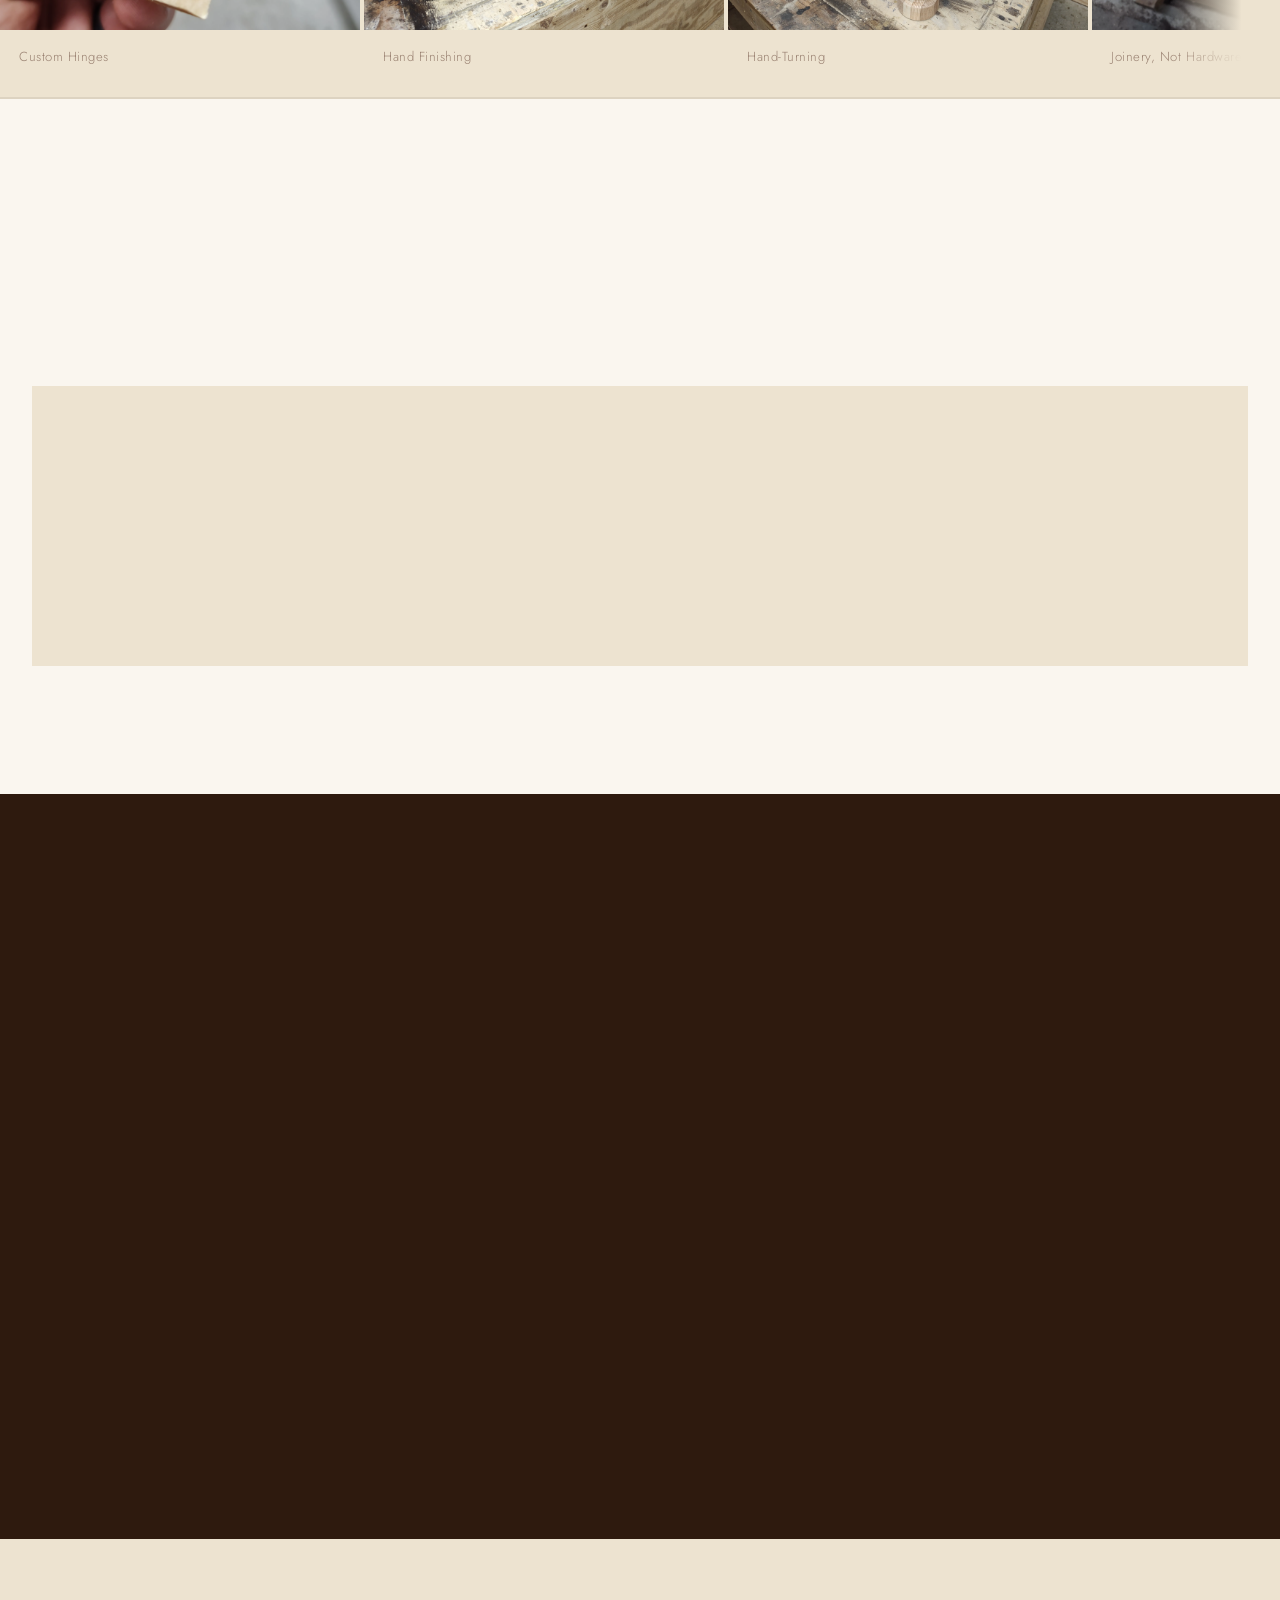
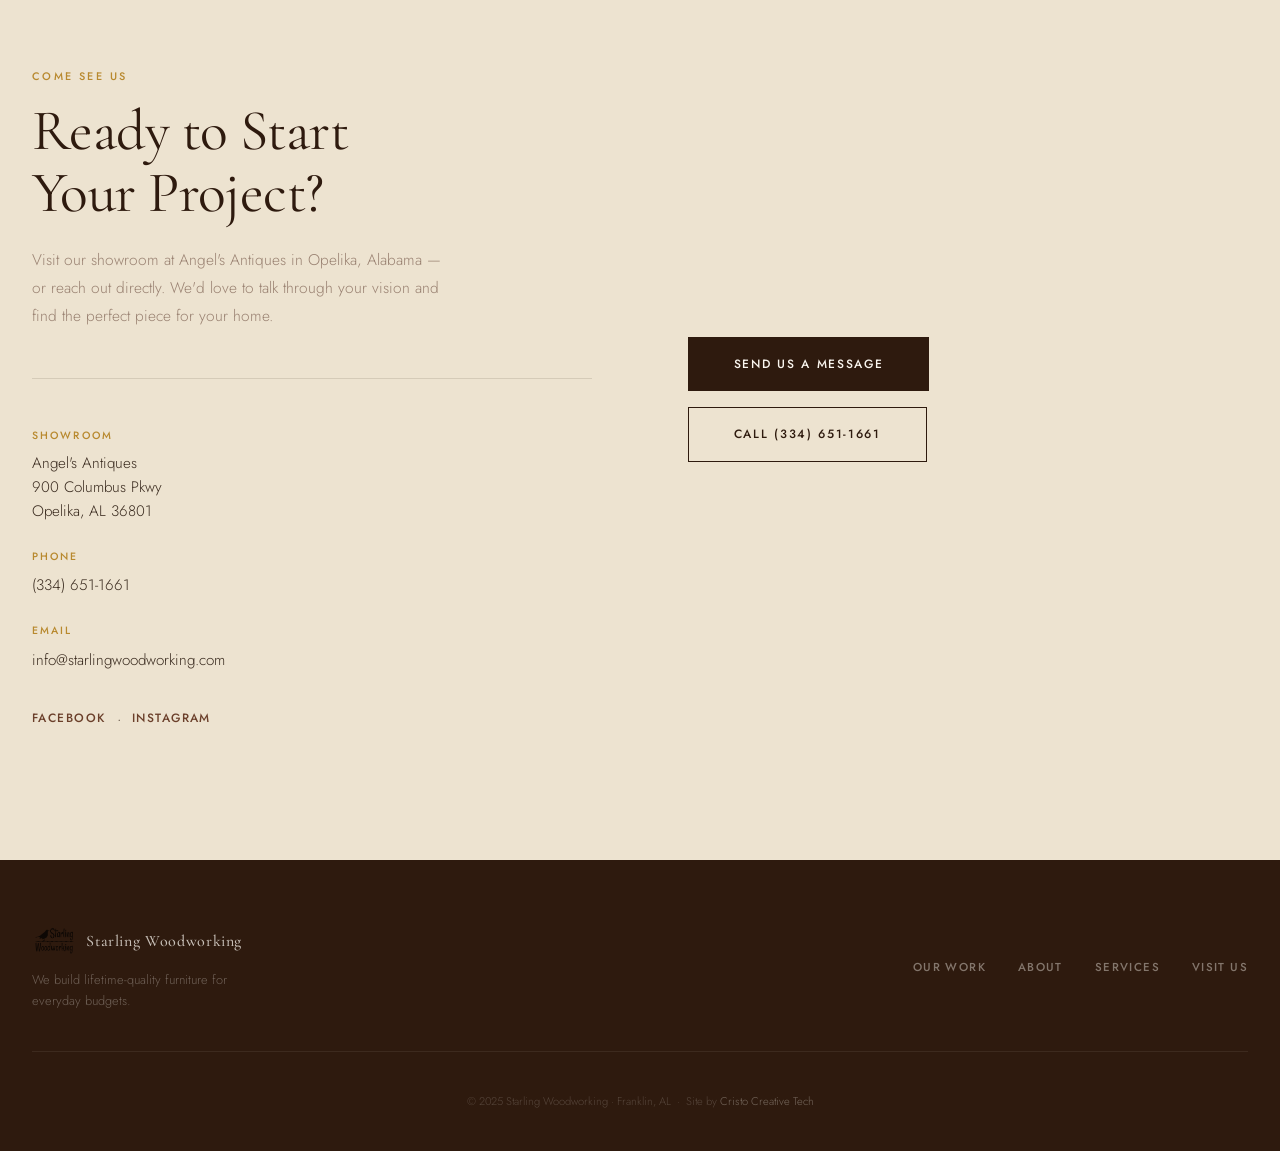
==== commit 466fd59d: "added Franklin line first, added WardBuffet to Custom" ====
--- a/index.html
+++ b/index.html
@@ -75,6 +75,20 @@
 
     <div class="styles-gallery__grid">
 
+      <article class="style-card" data-style="franklin" tabindex="0" role="button" aria-label="View Franklin Collection">
+        <div class="style-card__bg">
+          <img class="style-card__img style-card__img--a active" src="images/Franklin/1. 7-Drawer Dresser.webp" alt="">
+          <img class="style-card__img style-card__img--b" src="images/Franklin/2. 5-Drawer Chest of Drawers.webp" alt="">
+        </div>
+        <div class="style-card__veil"></div>
+        <div class="style-card__body">
+          <span class="style-card__num">01</span>
+          <h3 class="style-card__name">Franklin</h3>
+          <p class="style-card__desc">Solid wood construction with raised panels</p>
+          <span class="style-card__cta">View Collection <span aria-hidden="true">→</span></span>
+        </div>
+      </article>
+
       <article class="style-card" data-style="farmhouse" tabindex="0" role="button" aria-label="View Farmhouse Collection">
         <div class="style-card__bg">
           <img class="style-card__img style-card__img--a active" src="images/Farmhouse/01-Bathroom Cabinet.webp" alt="">
@@ -82,7 +96,7 @@
         </div>
         <div class="style-card__veil"></div>
         <div class="style-card__body">
-          <span class="style-card__num">01</span>
+          <span class="style-card__num">02</span>
           <h3 class="style-card__name">Farmhouse</h3>
           <p class="style-card__desc">Rustic warmth with clean lines and natural character</p>
           <span class="style-card__cta">View Collection <span aria-hidden="true">→</span></span>
@@ -96,7 +110,7 @@
         </div>
         <div class="style-card__veil"></div>
         <div class="style-card__body">
-          <span class="style-card__num">02</span>
+          <span class="style-card__num">03</span>
           <h3 class="style-card__name">Classic</h3>
           <p class="style-card__desc">Timeless profiles built to endure for generations</p>
           <span class="style-card__cta">View Collection <span aria-hidden="true">→</span></span>
@@ -110,7 +124,7 @@
         </div>
         <div class="style-card__veil"></div>
         <div class="style-card__body">
-          <span class="style-card__num">03</span>
+          <span class="style-card__num">04</span>
           <h3 class="style-card__name">Waverly</h3>
           <p class="style-card__desc">Precision joinery and purposeful detailing</p>
           <span class="style-card__cta">View Collection <span aria-hidden="true">→</span></span>
@@ -124,7 +138,7 @@
         </div>
         <div class="style-card__veil"></div>
         <div class="style-card__body">
-          <span class="style-card__num">04</span>
+          <span class="style-card__num">05</span>
           <h3 class="style-card__name">Custom Projects</h3>
           <p class="style-card__desc">Unique builds crafted around your specific needs</p>
           <span class="style-card__cta">View Collection <span aria-hidden="true">→</span></span>
@@ -138,7 +152,7 @@
         </div>
         <div class="style-card__veil"></div>
         <div class="style-card__body">
-          <span class="style-card__num">05</span>
+          <span class="style-card__num">06</span>
           <h3 class="style-card__name">Home Décor</h3>
           <p class="style-card__desc">Handcrafted accessories and personalized pieces</p>
           <span class="style-card__cta">View Collection <span aria-hidden="true">→</span></span>
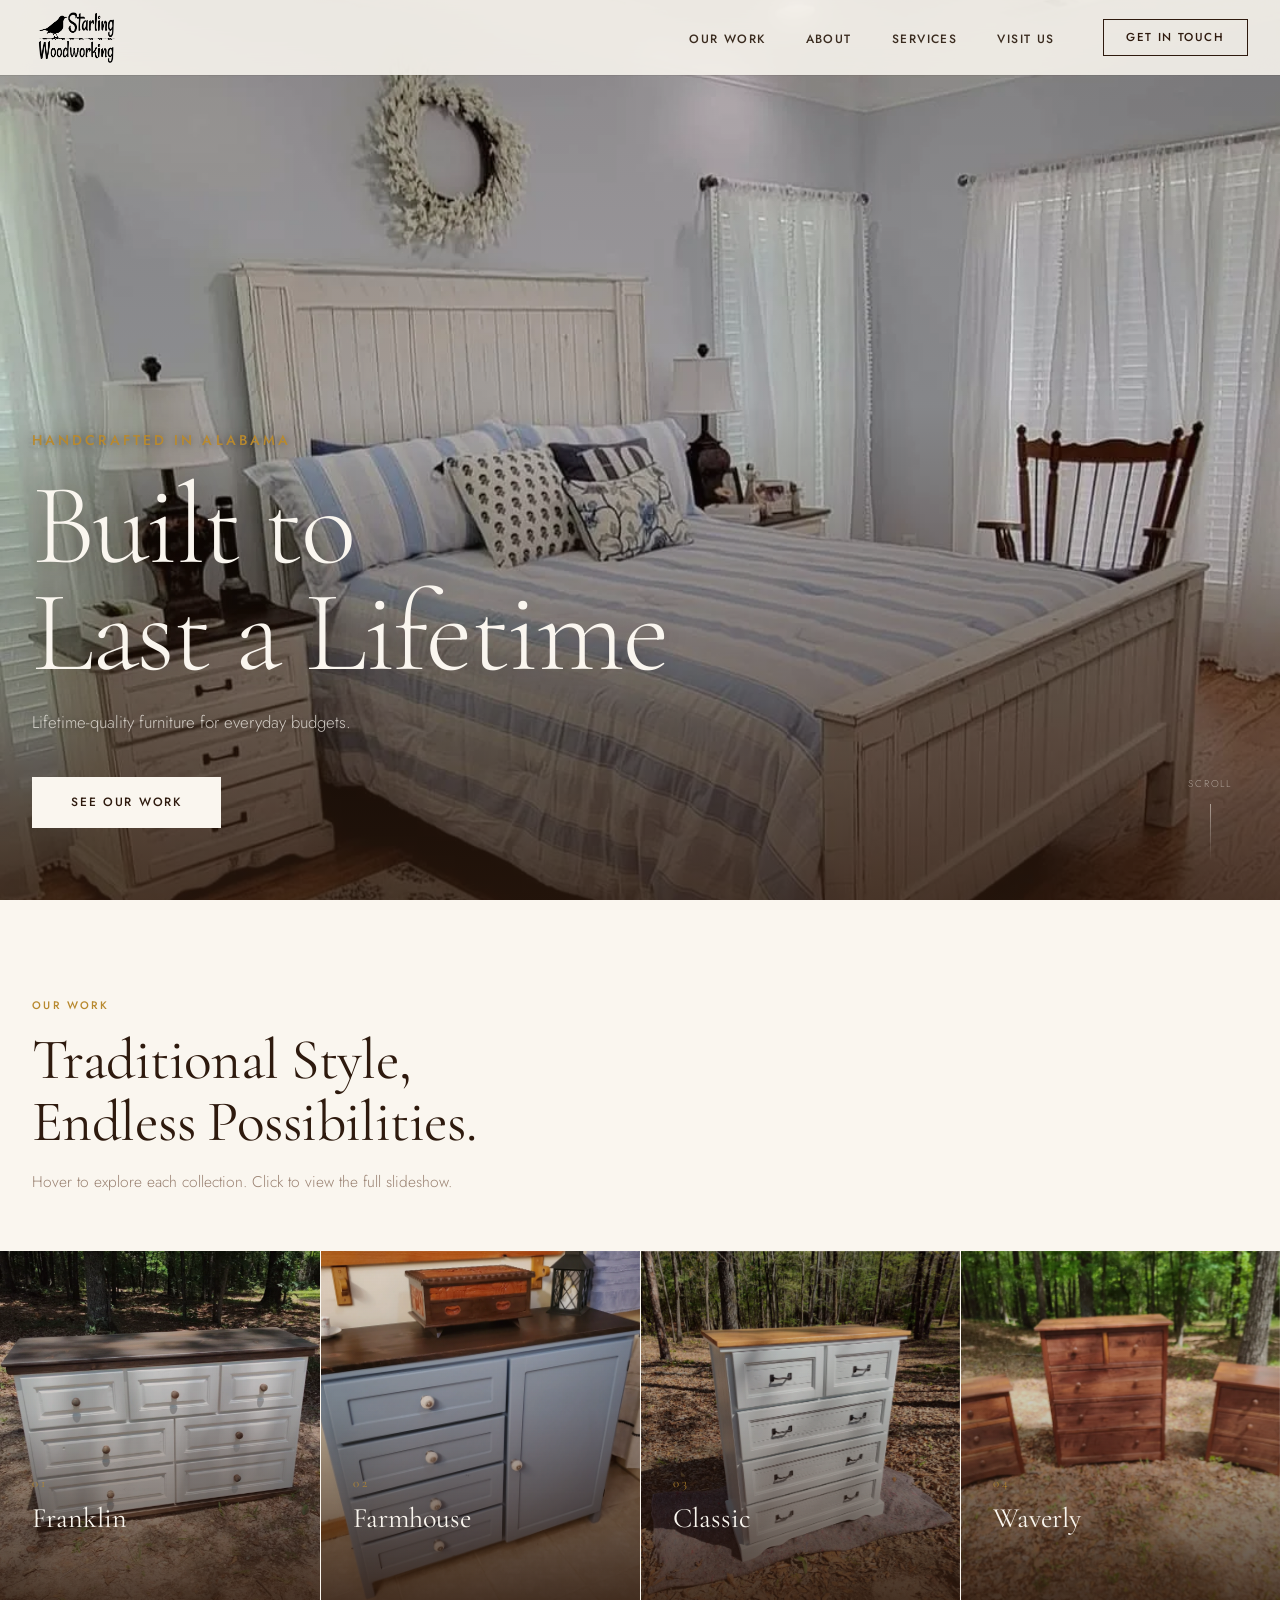
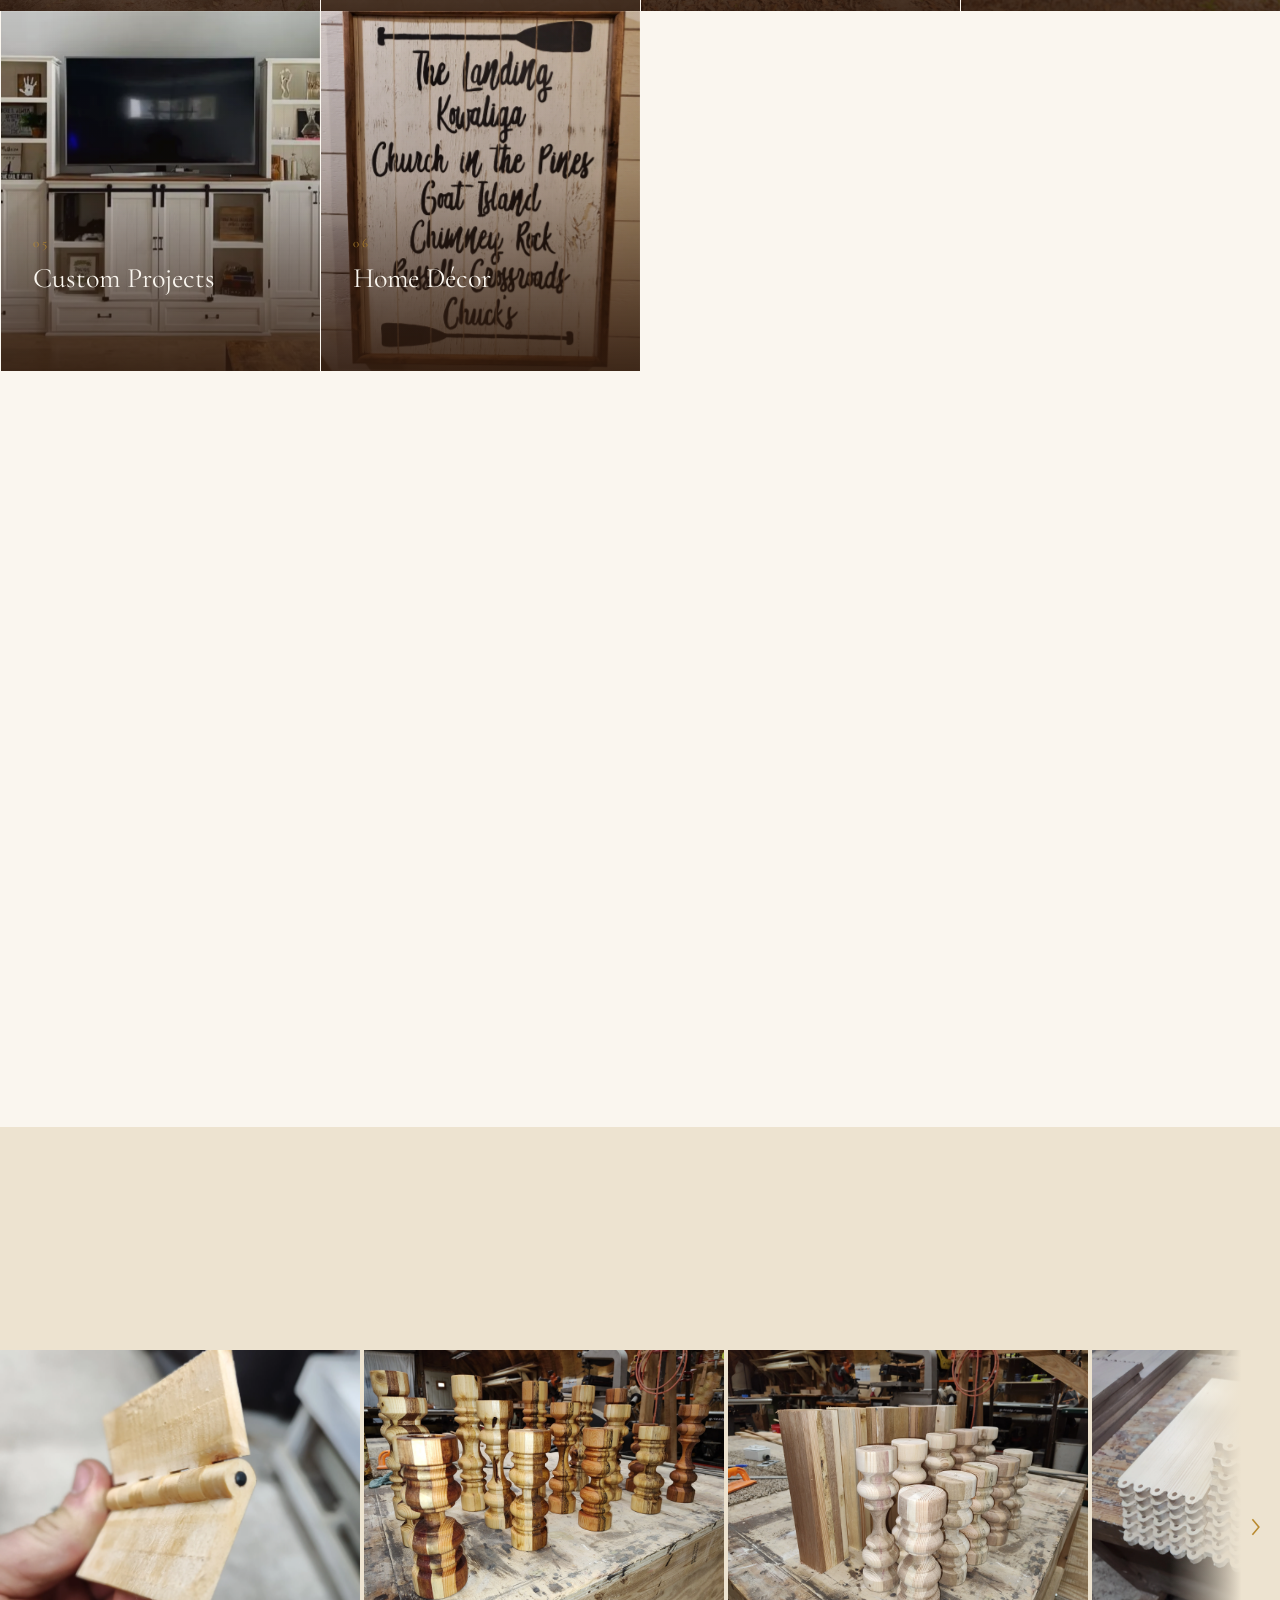
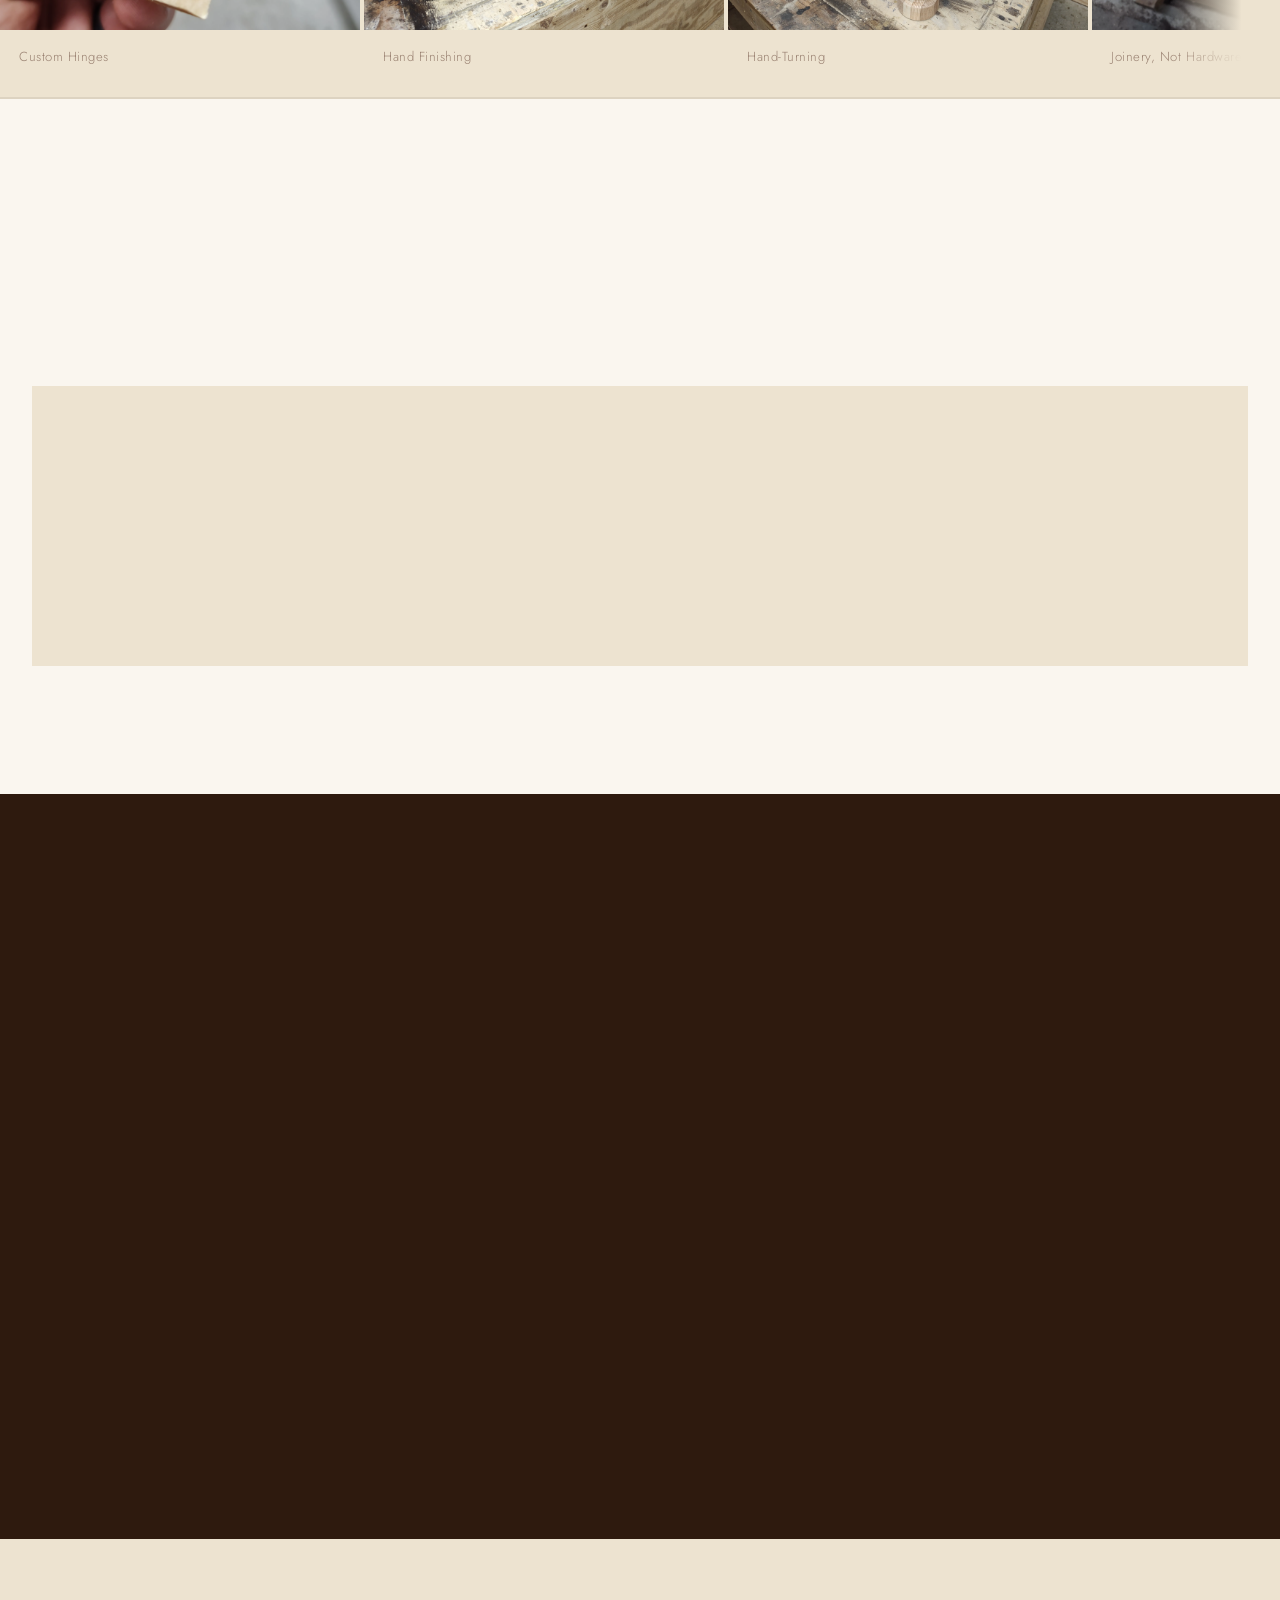
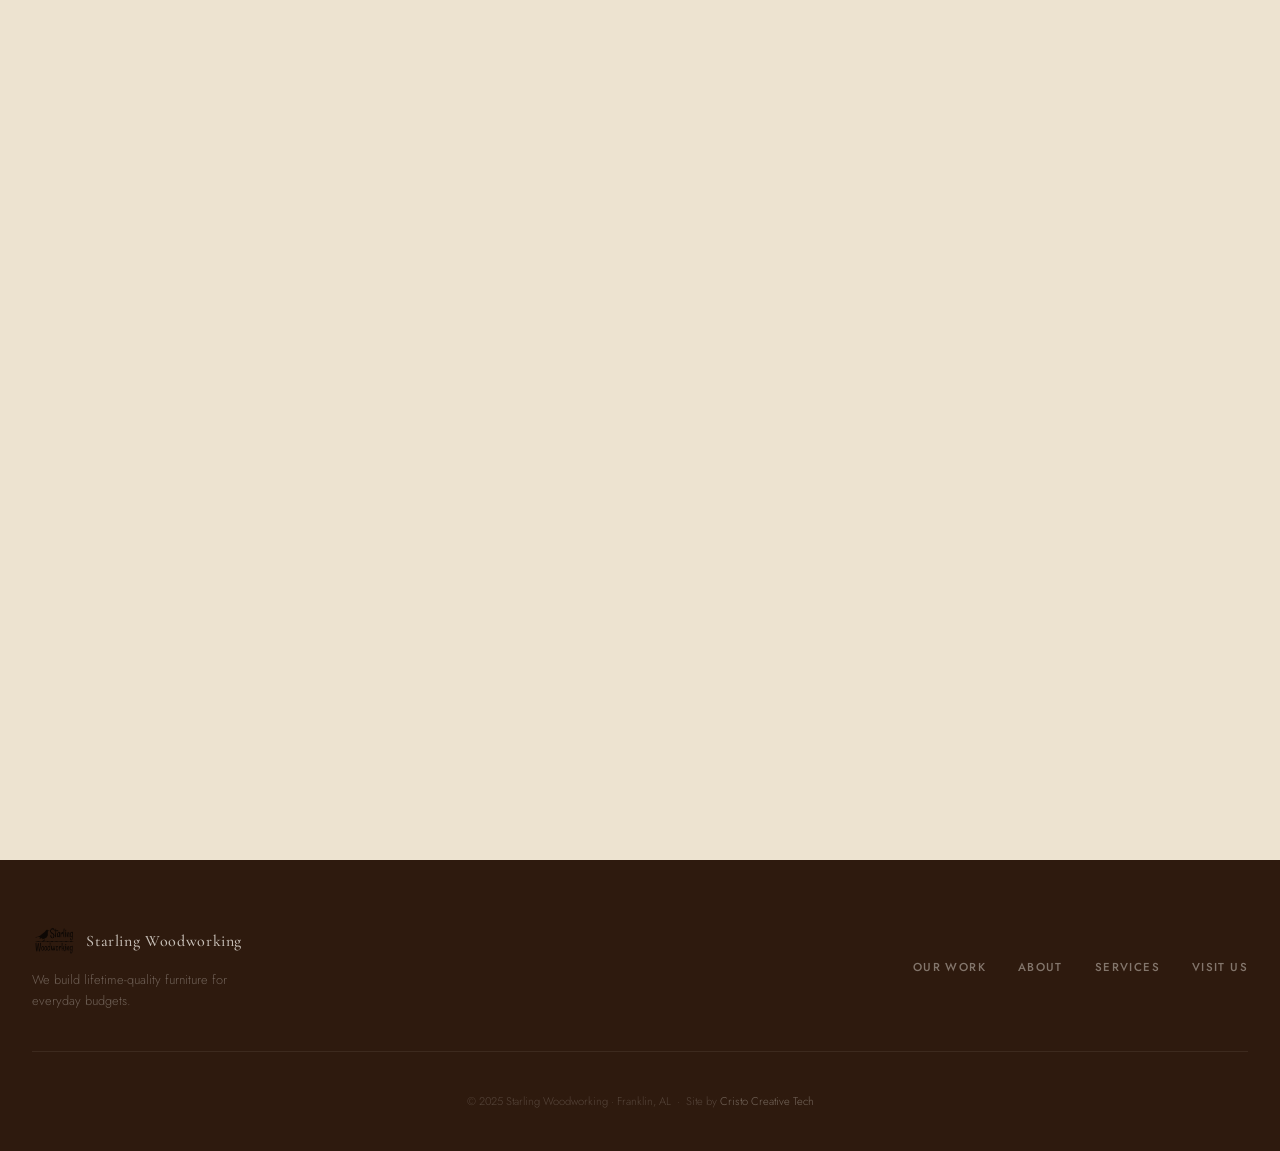
==== commit 177637f5: "swtiched the Franklin hero and the bed pic, added the full text to Franklin card" ====
--- a/index.html
+++ b/index.html
@@ -77,14 +77,14 @@
 
       <article class="style-card" data-style="franklin" tabindex="0" role="button" aria-label="View Franklin Collection">
         <div class="style-card__bg">
-          <img class="style-card__img style-card__img--a active" src="images/Franklin/1. 7-Drawer Dresser.webp" alt="">
+          <img class="style-card__img style-card__img--a active" src="images/Franklin/0. 7-Drawer Dresser-no-price.webp" alt="">
           <img class="style-card__img style-card__img--b" src="images/Franklin/2. 5-Drawer Chest of Drawers.webp" alt="">
         </div>
         <div class="style-card__veil"></div>
         <div class="style-card__body">
           <span class="style-card__num">01</span>
           <h3 class="style-card__name">Franklin</h3>
-          <p class="style-card__desc">Solid wood construction with raised panels</p>
+          <p class="style-card__desc">Solid wood construction with raised panels, subtle edge details and matching wood grain top and floor trim</p>
           <span class="style-card__cta">View Collection <span aria-hidden="true">→</span></span>
         </div>
       </article>
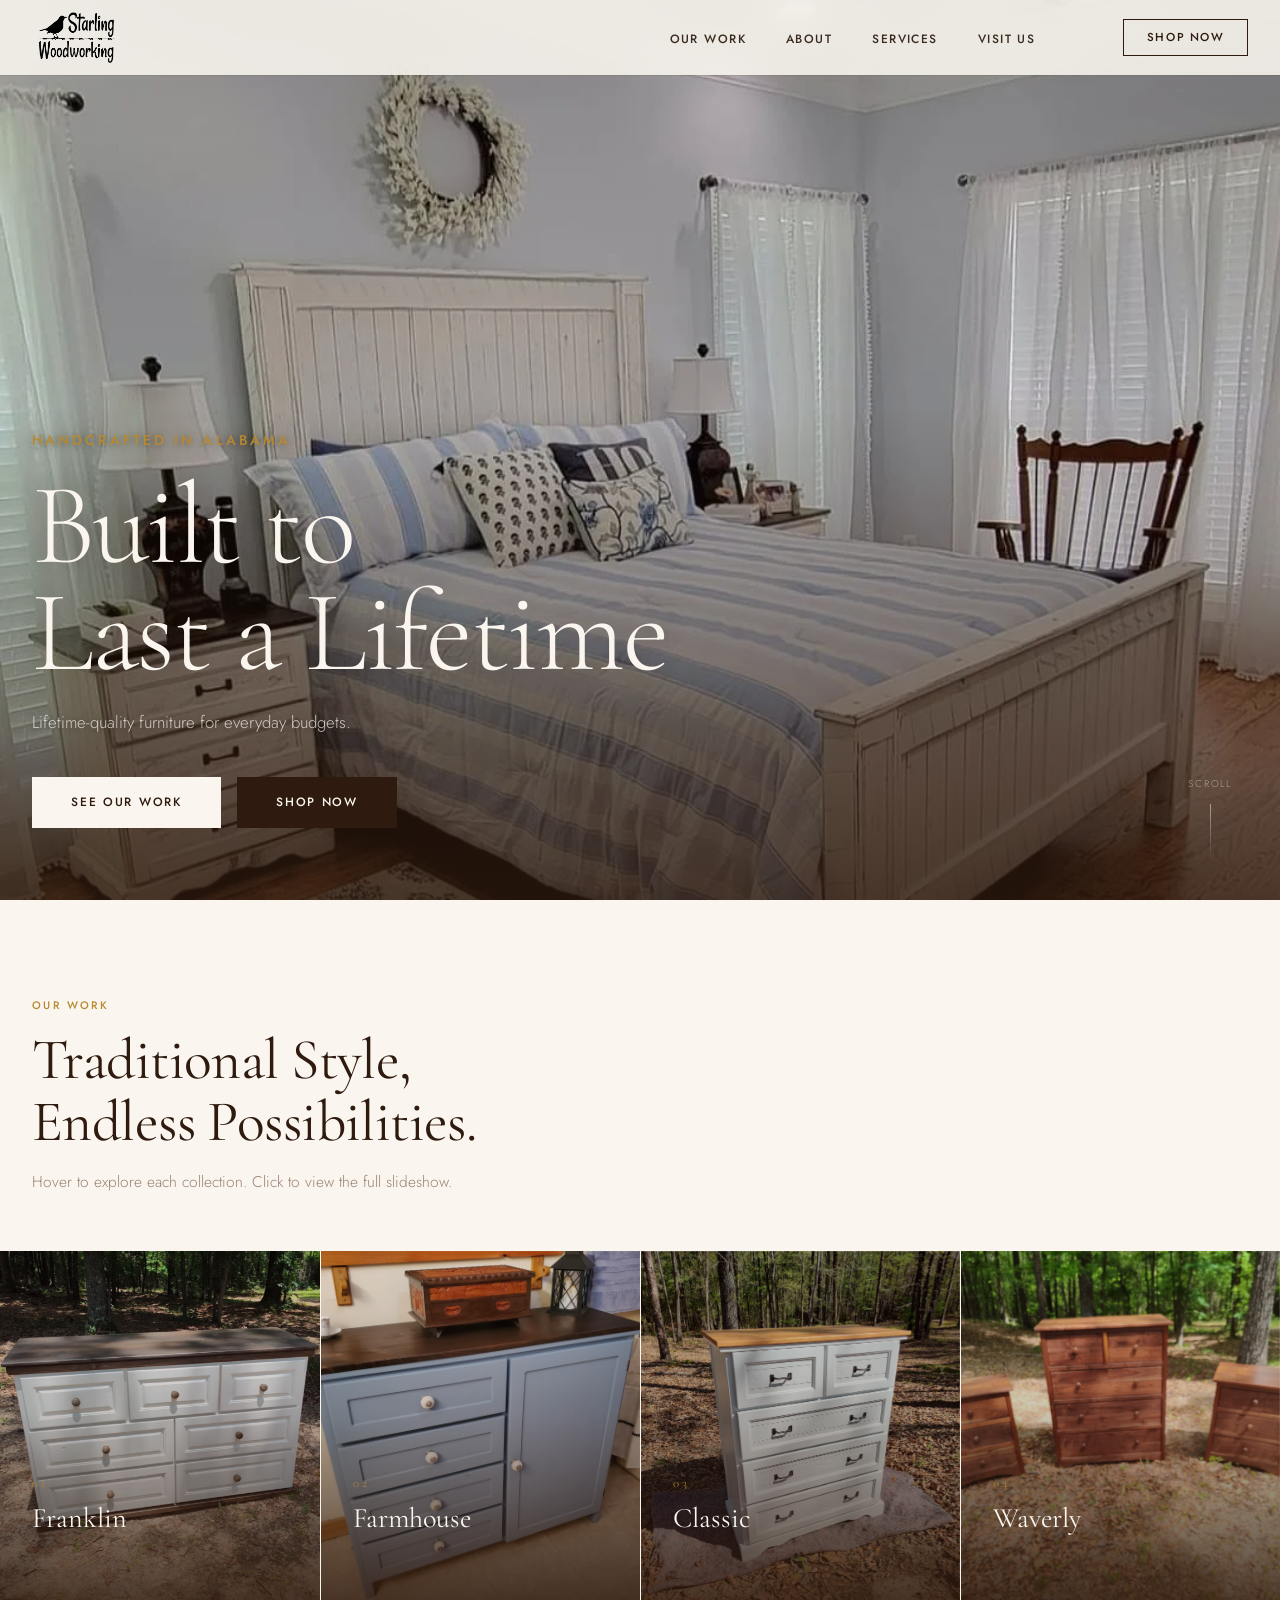
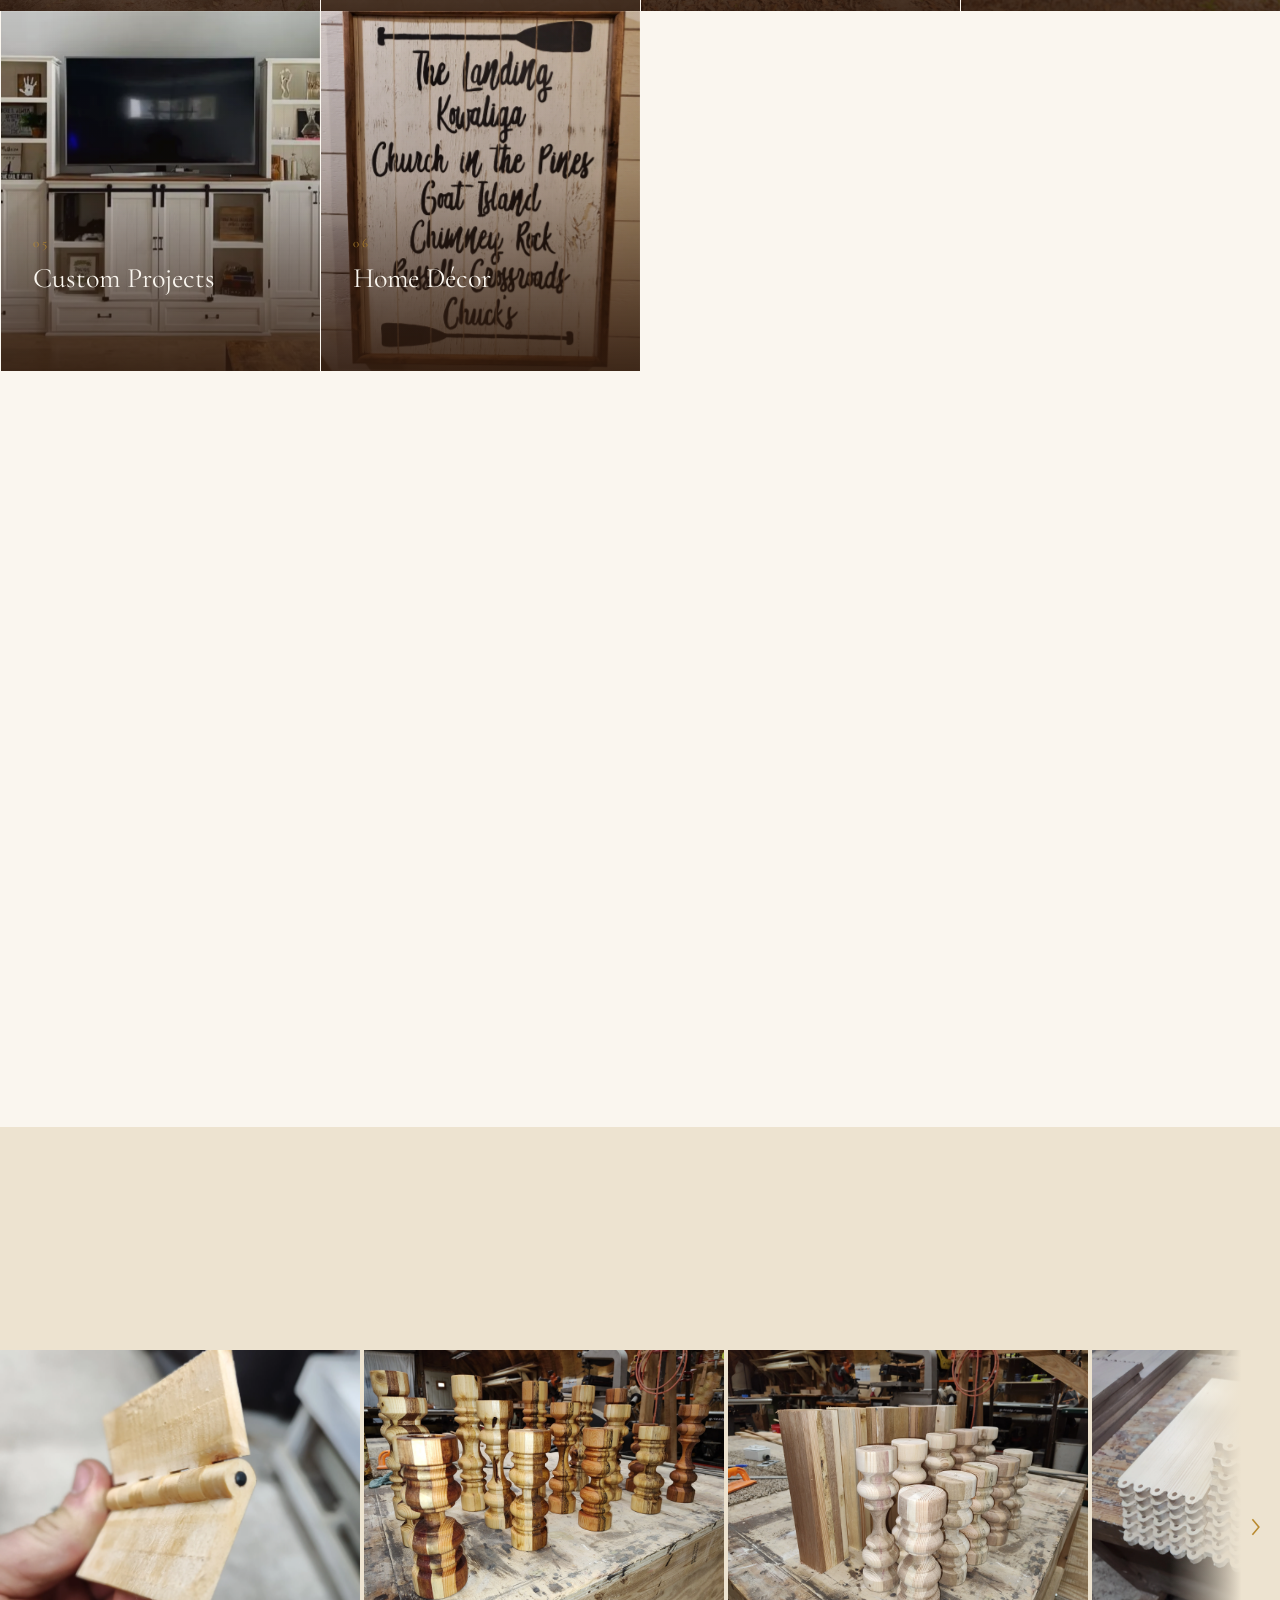
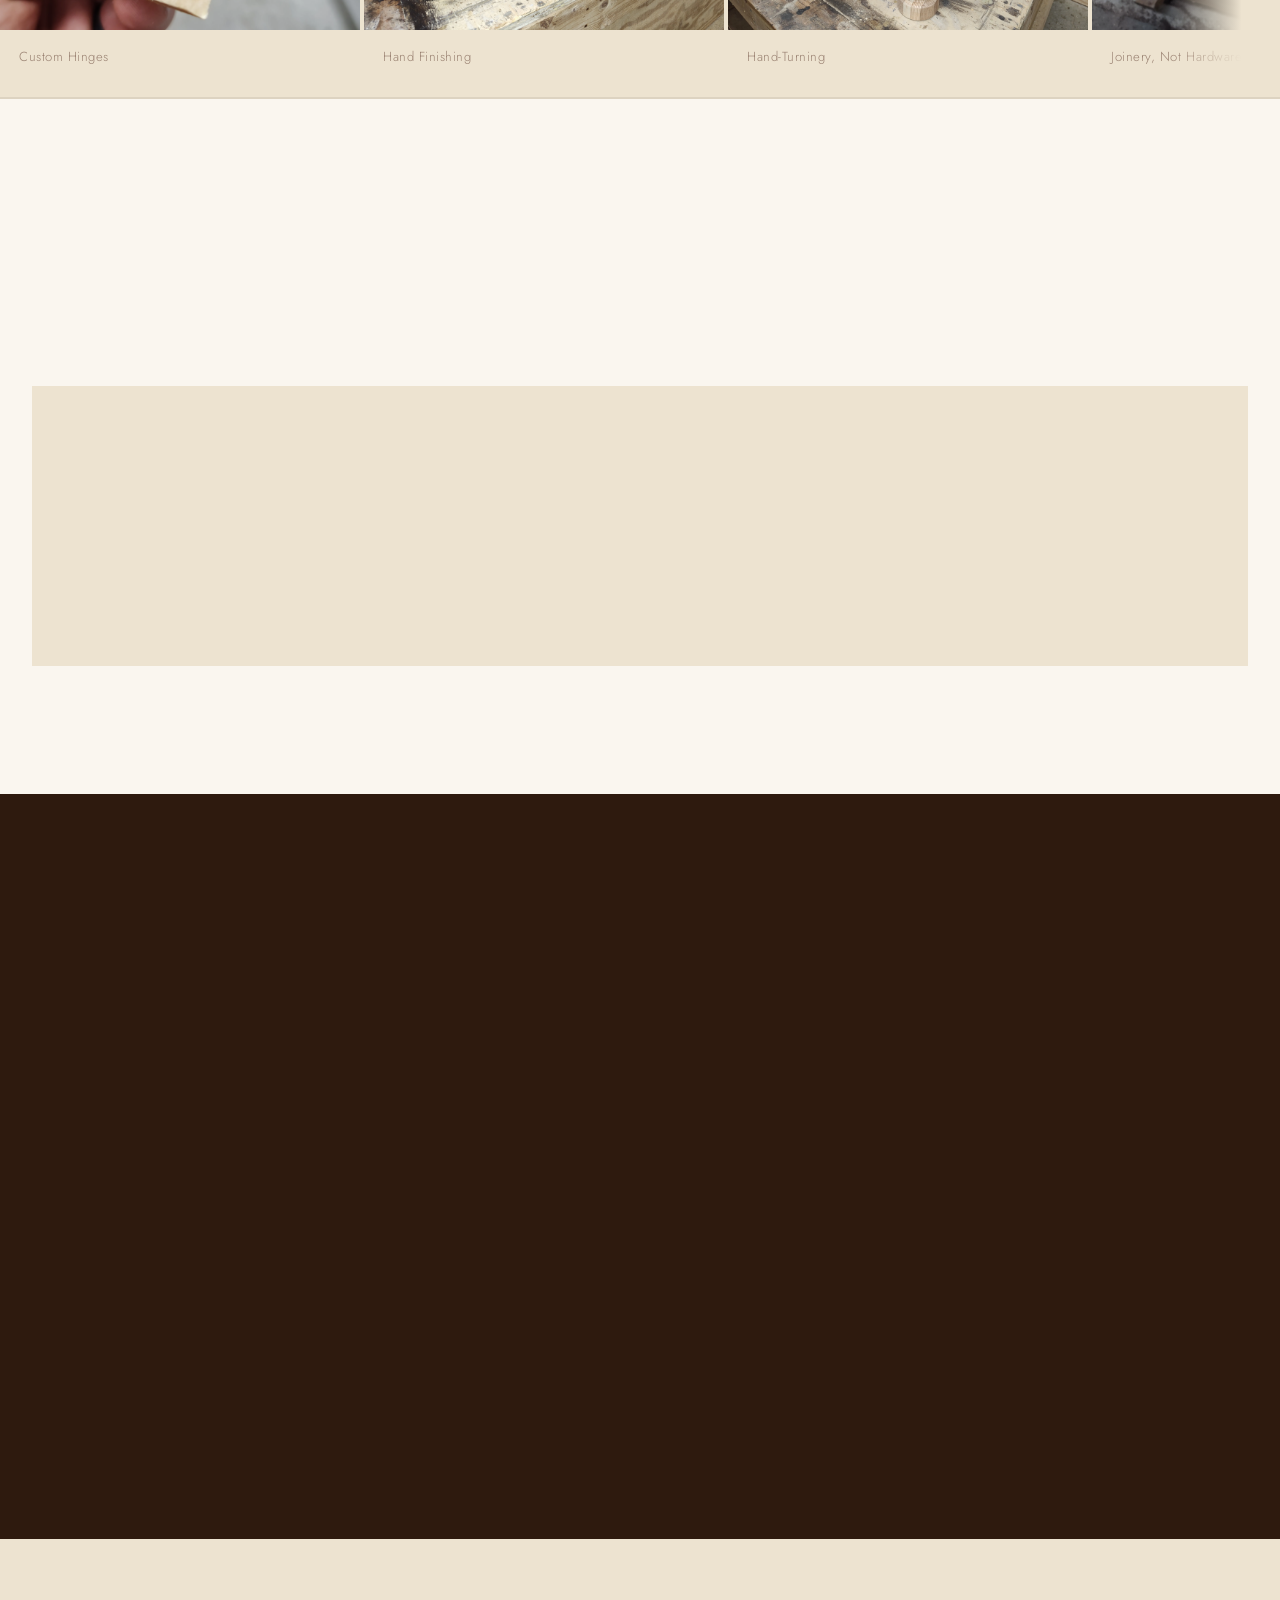
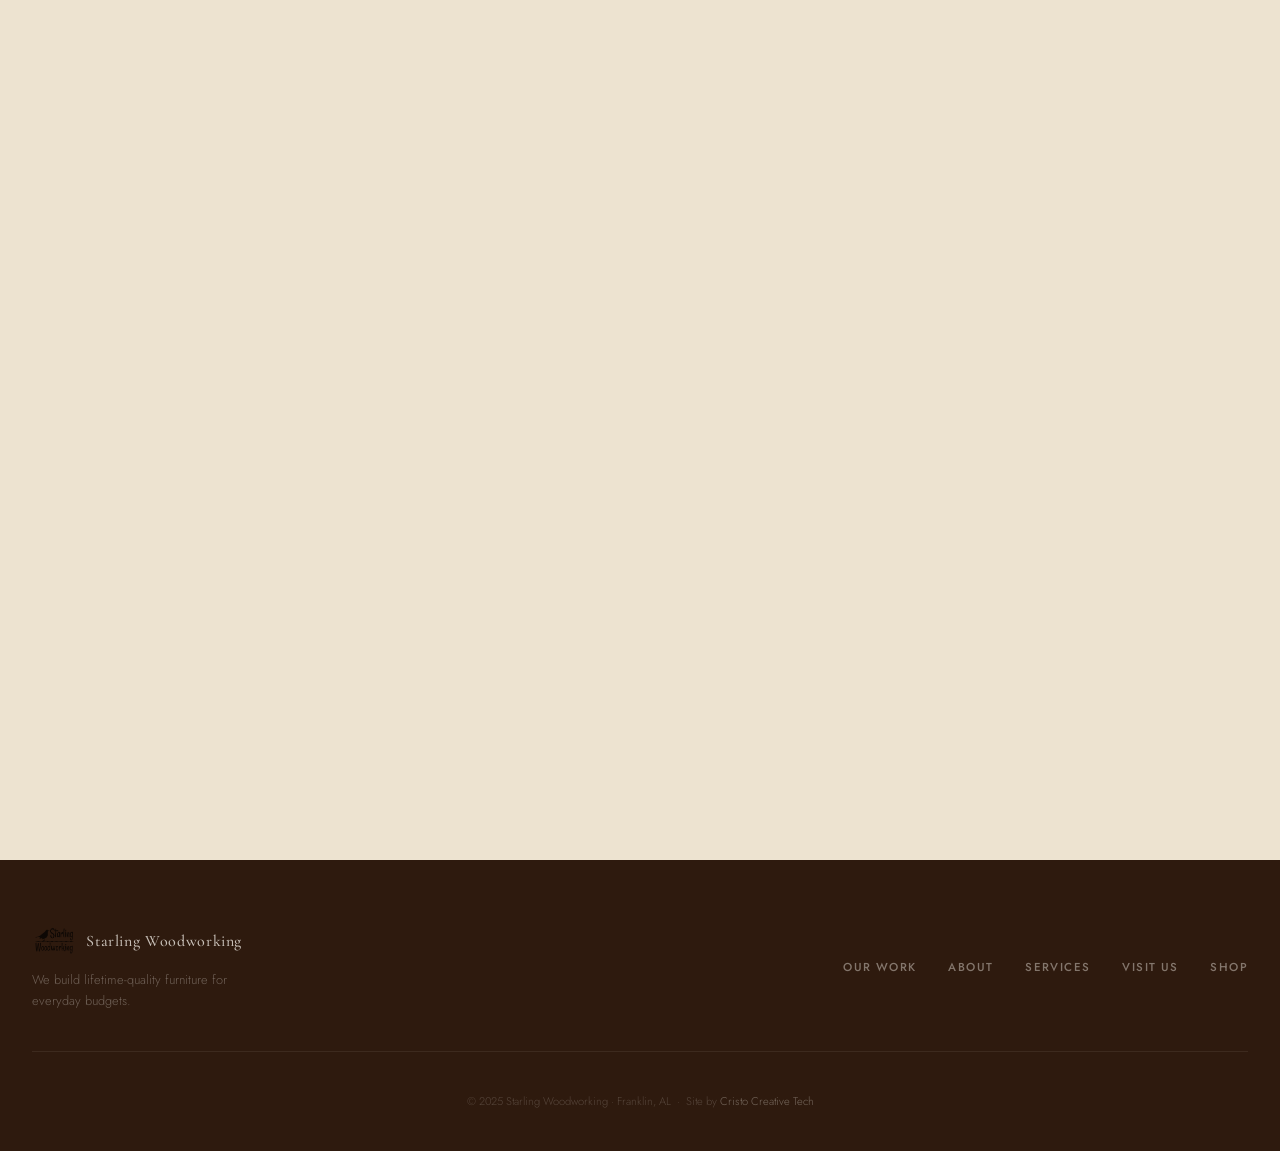
==== commit eedb0f8f: "added buttons for Shopify" ====
--- a/index.html
+++ b/index.html
@@ -39,8 +39,9 @@
         <li><a href="#about" class="nav__link">About</a></li>
         <li><a href="#services" class="nav__link">Services</a></li>
         <li><a href="#visit" class="nav__link">Visit Us</a></li>
+        <li><a href="https://shop.starlingwoodworking.com" class="nav__link nav__link--shop" target="_blank" rel="noopener noreferrer">Shop Now</a></li>
       </ul>
-      <a href="#visit" class="nav__cta">Get in Touch</a>
+      <a href="https://shop.starlingwoodworking.com" class="nav__cta" target="_blank" rel="noopener noreferrer">Shop Now</a>
       <button class="nav__burger" id="navBurger" aria-label="Open menu" aria-expanded="false">
         <span></span><span></span><span></span>
       </button>
@@ -56,7 +57,10 @@
       <p class="hero__eyebrow">Handcrafted in Alabama</p>
       <h1 class="hero__title">Built to<br>Last a Lifetime</h1>
       <p class="hero__tagline">Lifetime-quality furniture for everyday budgets.</p>
-      <a href="#work" class="btn btn--light">See Our Work</a>
+      <div class="hero__actions">
+        <a href="#work" class="btn btn--light">See Our Work</a>
+        <a href="https://shop.starlingwoodworking.com" class="btn btn--dark" target="_blank" rel="noopener noreferrer">Shop Now</a>
+      </div>
     </div>
     <div class="hero__scroll-hint">
       <span>Scroll</span>
@@ -387,6 +391,7 @@
         <a href="#about">About</a>
         <a href="#services">Services</a>
         <a href="#visit">Visit Us</a>
+        <a href="https://shop.starlingwoodworking.com" target="_blank" rel="noopener noreferrer">Shop</a>
       </nav>
       <p class="footer__copy">© 2025 Starling Woodworking · Franklin, AL &nbsp;·&nbsp; Site by <a href="https://cristocreativetech.com" target="_blank" rel="noopener noreferrer" class="footer__credit">Cristo Creative Tech</a></p>
     </div>
--- a/styles.css
+++ b/styles.css
@@ -177,6 +177,8 @@
 }
 .nav__cta:hover { background: var(--walnut); color: var(--cream); }
 
+.nav__link--shop { display: none; }
+
 .nav__burger {
   display: none;
   flex-direction: column;
@@ -287,6 +289,11 @@
   opacity: 0;
   transform: translateY(18px);
   animation: fadeUp 0.8s var(--ease) 0.7s forwards;
+}
+.hero__actions {
+  display: flex;
+  flex-wrap: wrap;
+  gap: 1rem;
 }
 .hero__content .btn {
   opacity: 0;
@@ -1042,6 +1049,16 @@
     align-items: center;
   }
   .nav__link::after { display: none; }
+
+  .nav__link--shop {
+    display: flex;
+    justify-content: center;
+    margin-top: 1rem;
+    border: none;
+    border-radius: 2px;
+    background: var(--walnut);
+    color: var(--cream);
+  }
 
   .hero__title { font-size: clamp(2.8rem, 13vw, 5rem); }
   .hero__scroll-hint { display: none; }
